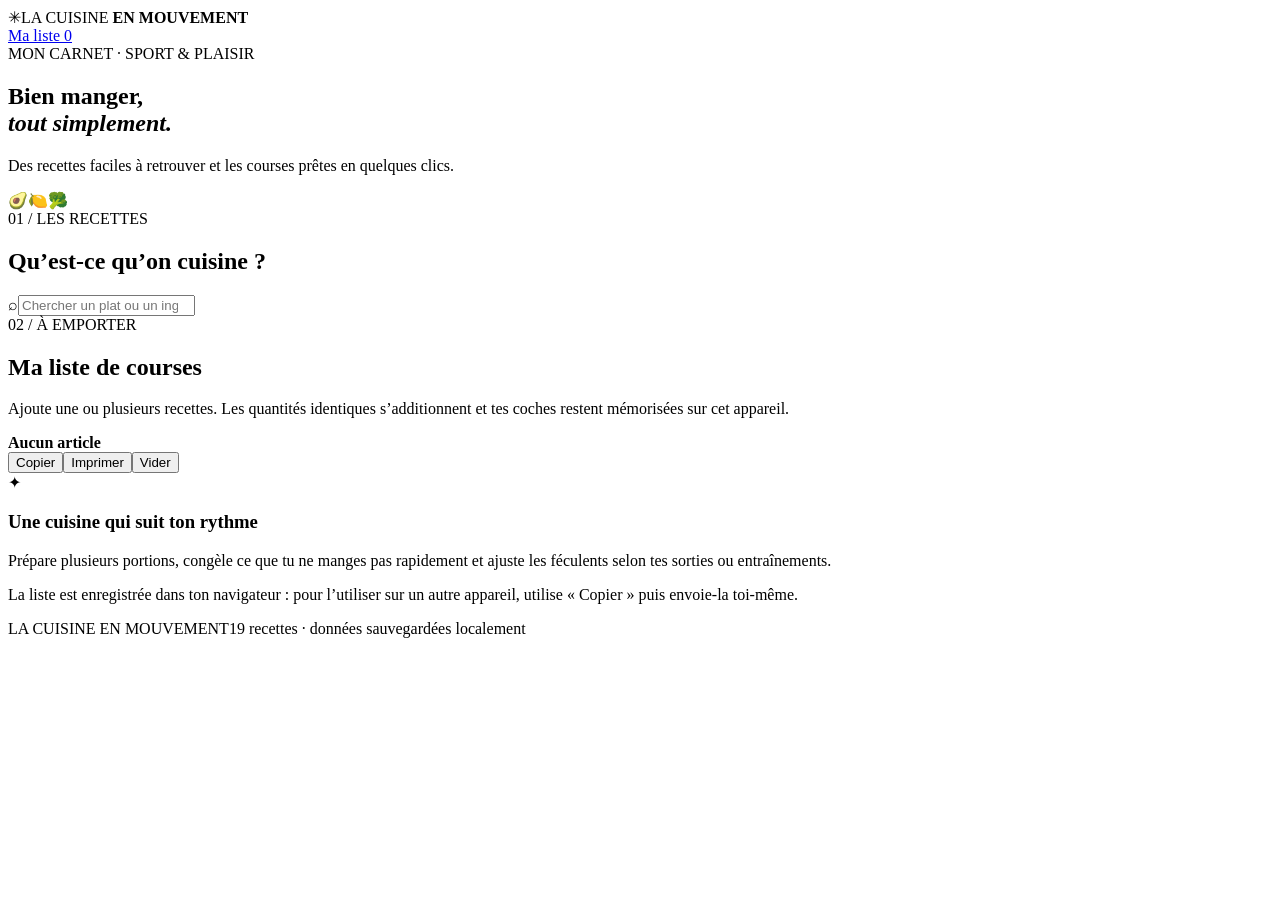
==== recettes/index.html @ ae348496 "Ajouter carnet de recettes sportives : recettes/index.html" ====
<!doctype html>
<html lang="fr">
<head>
  <meta charset="utf-8">
  <meta name="viewport" content="width=device-width, initial-scale=1">
  <meta name="theme-color" content="#f5f1e9">
  <meta name="description" content="Carnet de recettes sportives et liste de courses personnelle">
  <title>Mon carnet de recettes</title>
  <link rel="stylesheet" href="style.css">
  <script defer src="recipes.js"></script>
  <script defer src="script.js"></script>
</head>
<body>
  <header class="top"><div class="wrap top-inner"><div class="brand"><span class="brand-mark">✳</span><span>LA CUISINE <strong>EN MOUVEMENT</strong></span></div><a href="#courses" class="top-cart">Ma liste <span id="cart-count">0</span></a></div></header>
  <main class="wrap">
    <section class="hero"><div><span class="eyebrow">MON CARNET · SPORT & PLAISIR</span><h1>Bien manger,<br><em>tout simplement.</em></h1><p>Des recettes faciles à retrouver et les courses prêtes en quelques clics.</p></div><div class="hero-art" aria-hidden="true"><span>🥑</span><span>🍋</span><span>🥦</span></div></section>
    <section id="recettes" aria-label="Recettes"><div class="section-heading"><div><span class="eyebrow">01 / LES RECETTES</span><h2>Qu’est-ce qu’on cuisine ?</h2></div><span id="result-count" class="muted"></span></div><div class="controls"><label class="search"><span>⌕</span><input id="search" type="search" placeholder="Chercher un plat ou un ingrédient…" aria-label="Chercher une recette"></label><div id="filters" class="filters" role="group" aria-label="Filtrer par catégorie"></div></div><div id="cards" class="cards"></div></section>
    <section id="courses" class="shopping"><div class="section-heading"><div><span class="eyebrow">02 / À EMPORTER</span><h2>Ma liste de courses</h2></div></div><p class="muted shopping-intro">Ajoute une ou plusieurs recettes. Les quantités identiques s’additionnent et tes coches restent mémorisées sur cet appareil.</p><div class="shopping-layout"><div class="basket"><div class="basket-head"><strong id="shopping-status">Aucun article</strong><div class="basket-actions"><button id="copy" class="text-btn" type="button">Copier</button><button id="print" class="text-btn" type="button">Imprimer</button><button id="clear" class="text-btn danger" type="button">Vider</button></div></div><div id="shopping-list"></div></div><aside class="tip"><span class="tip-icon">✦</span><h3>Une cuisine qui suit ton rythme</h3><p>Prépare plusieurs portions, congèle ce que tu ne manges pas rapidement et ajuste les féculents selon tes sorties ou entraînements.</p><p>La liste est enregistrée dans ton navigateur : pour l’utiliser sur un autre appareil, utilise « Copier » puis envoie-la toi-même.</p></aside></div></section>
  </main>
  <footer class="wrap foot"><span>LA CUISINE EN MOUVEMENT</span><span>19 recettes · données sauvegardées localement</span></footer>
  <dialog id="recipe-dialog"><div class="dialog-shell"><button id="close-dialog" class="close" type="button" aria-label="Fermer">×</button><div id="recipe-content"></div></div></dialog>
  <div id="toast" class="toast" role="status" aria-live="polite"></div>
</body>
</html>
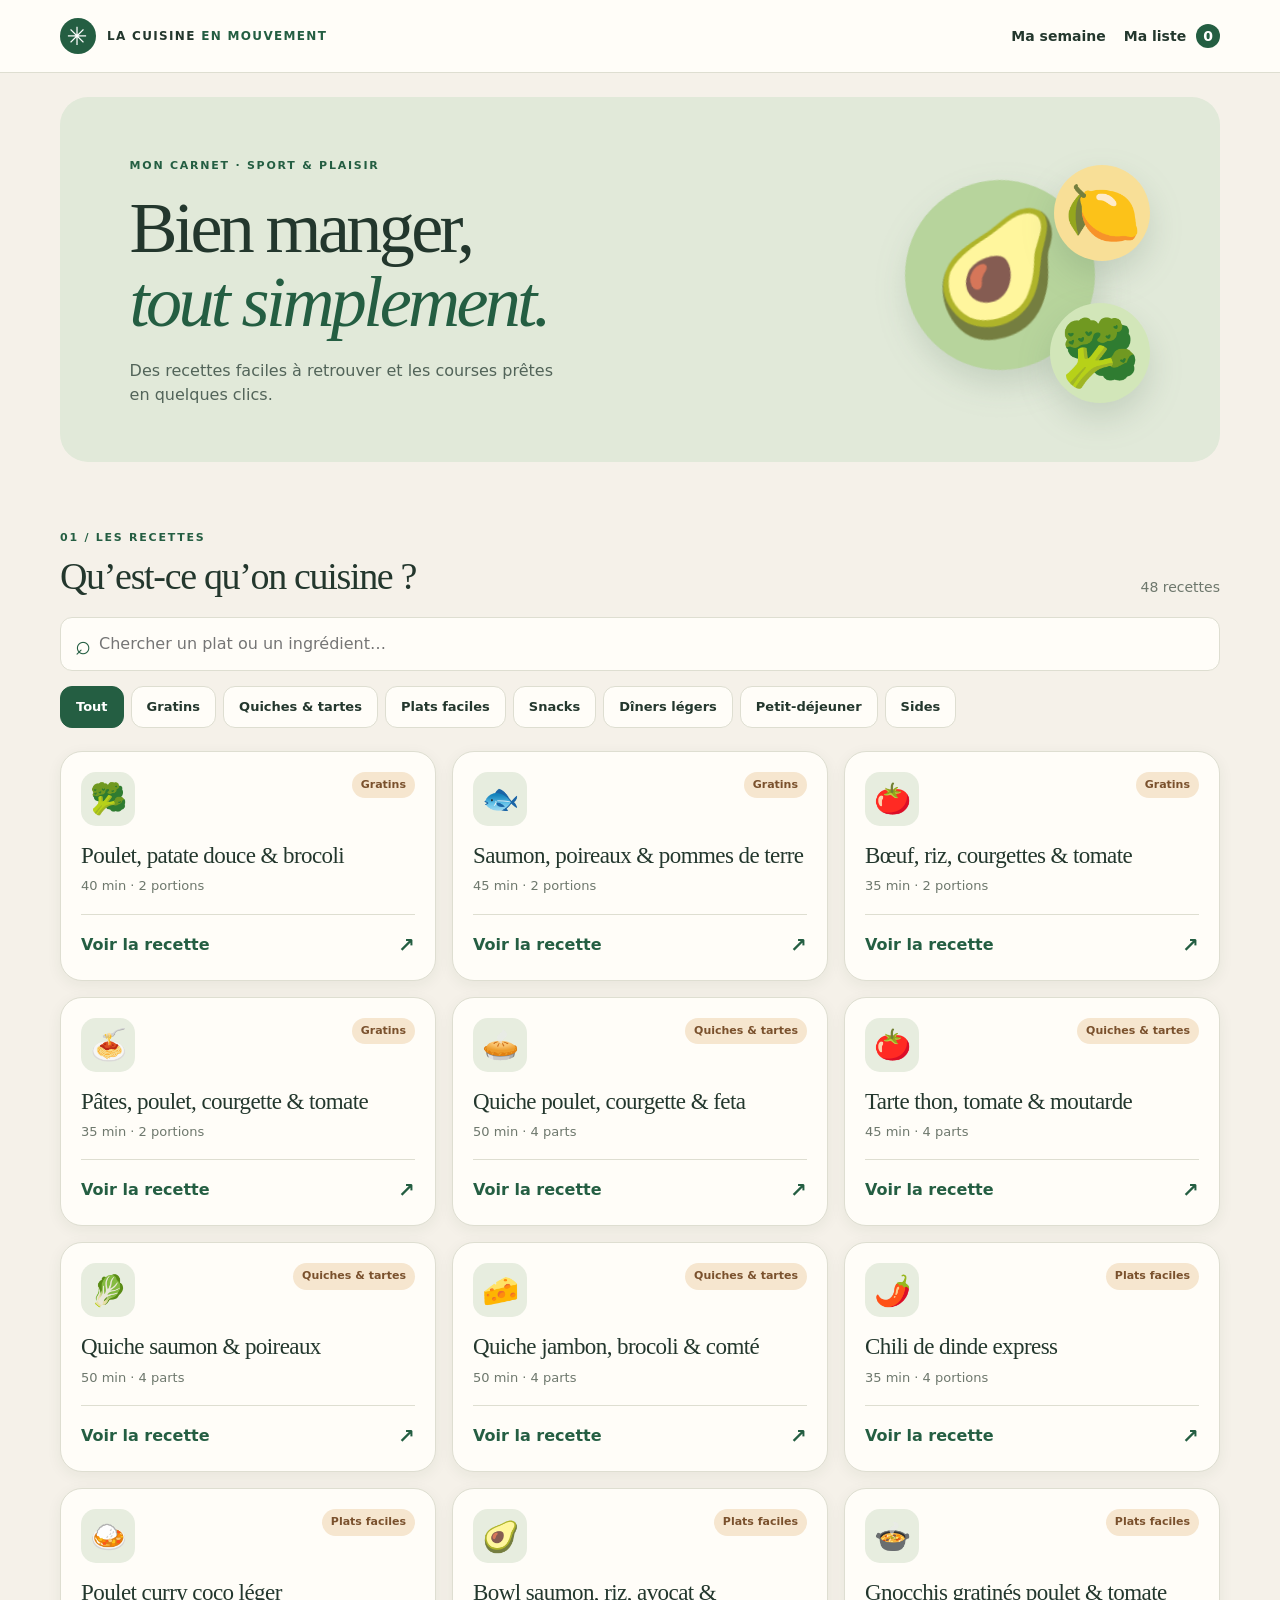
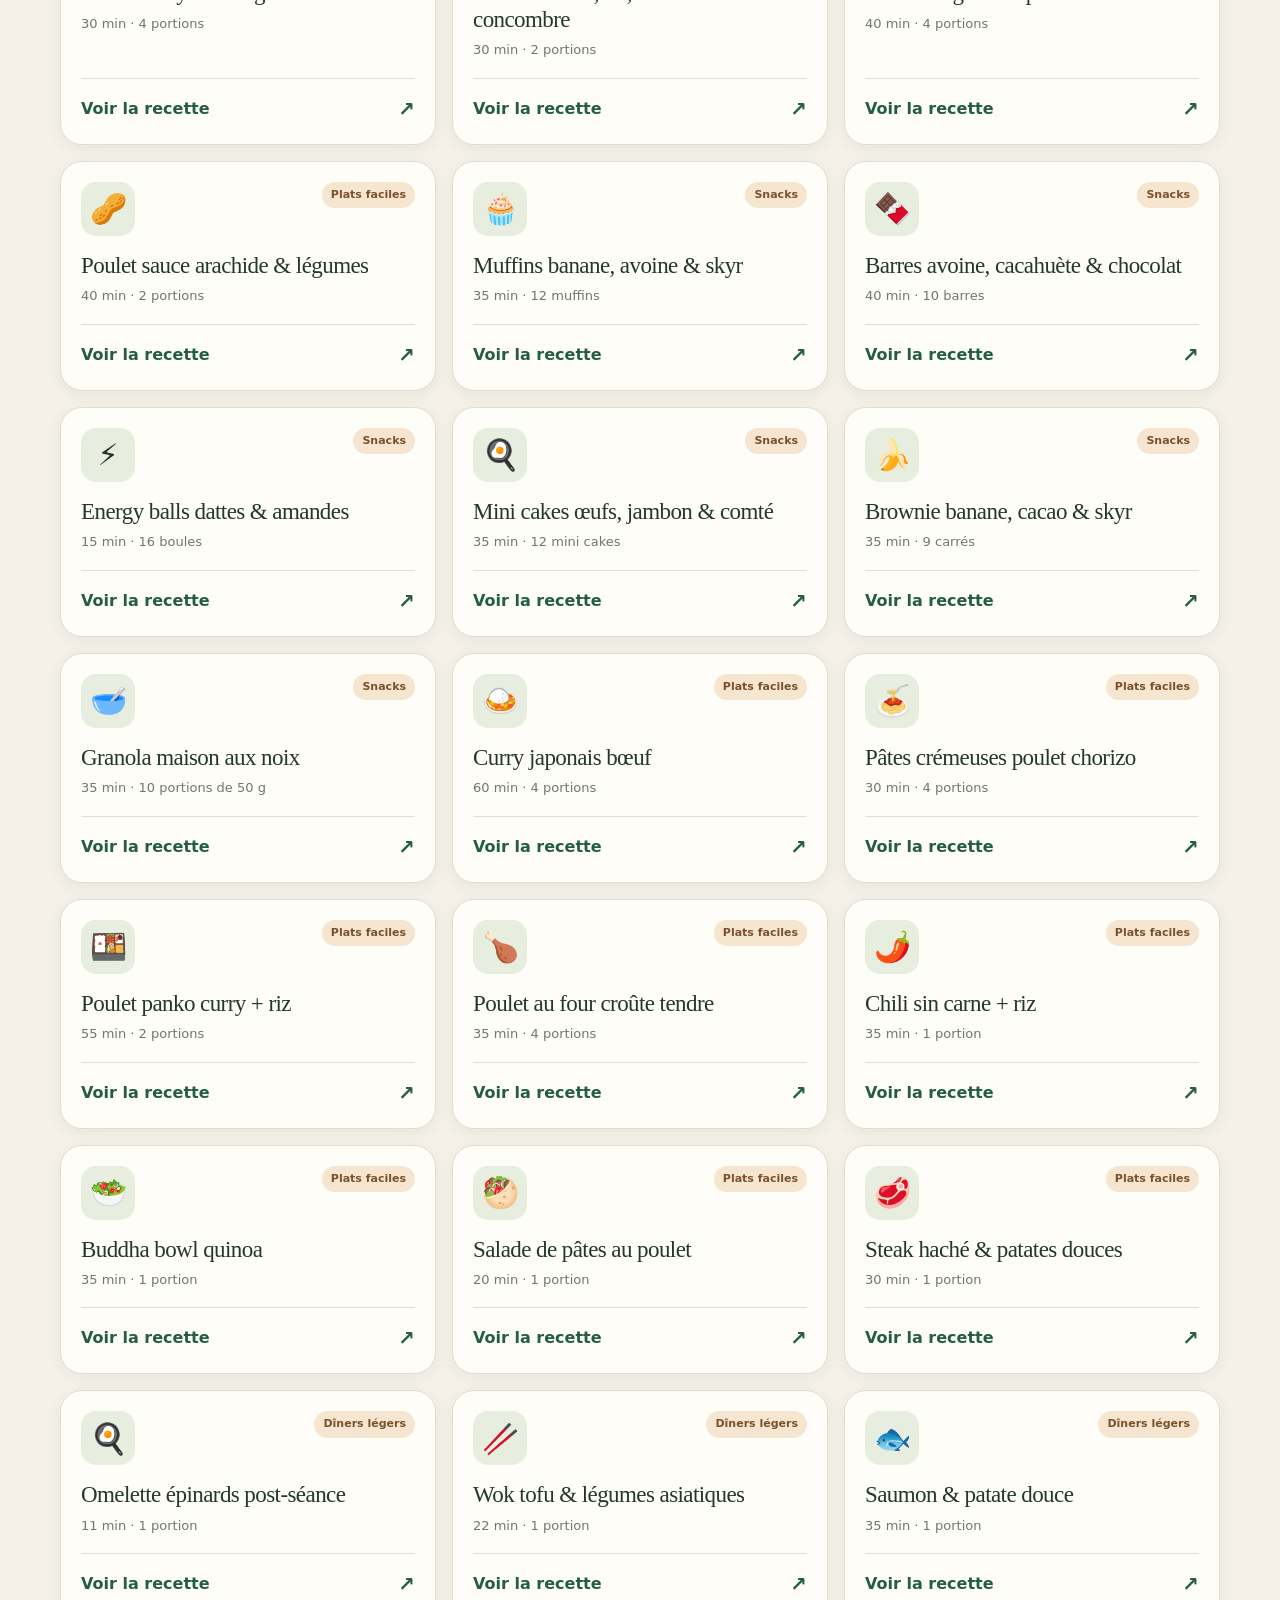
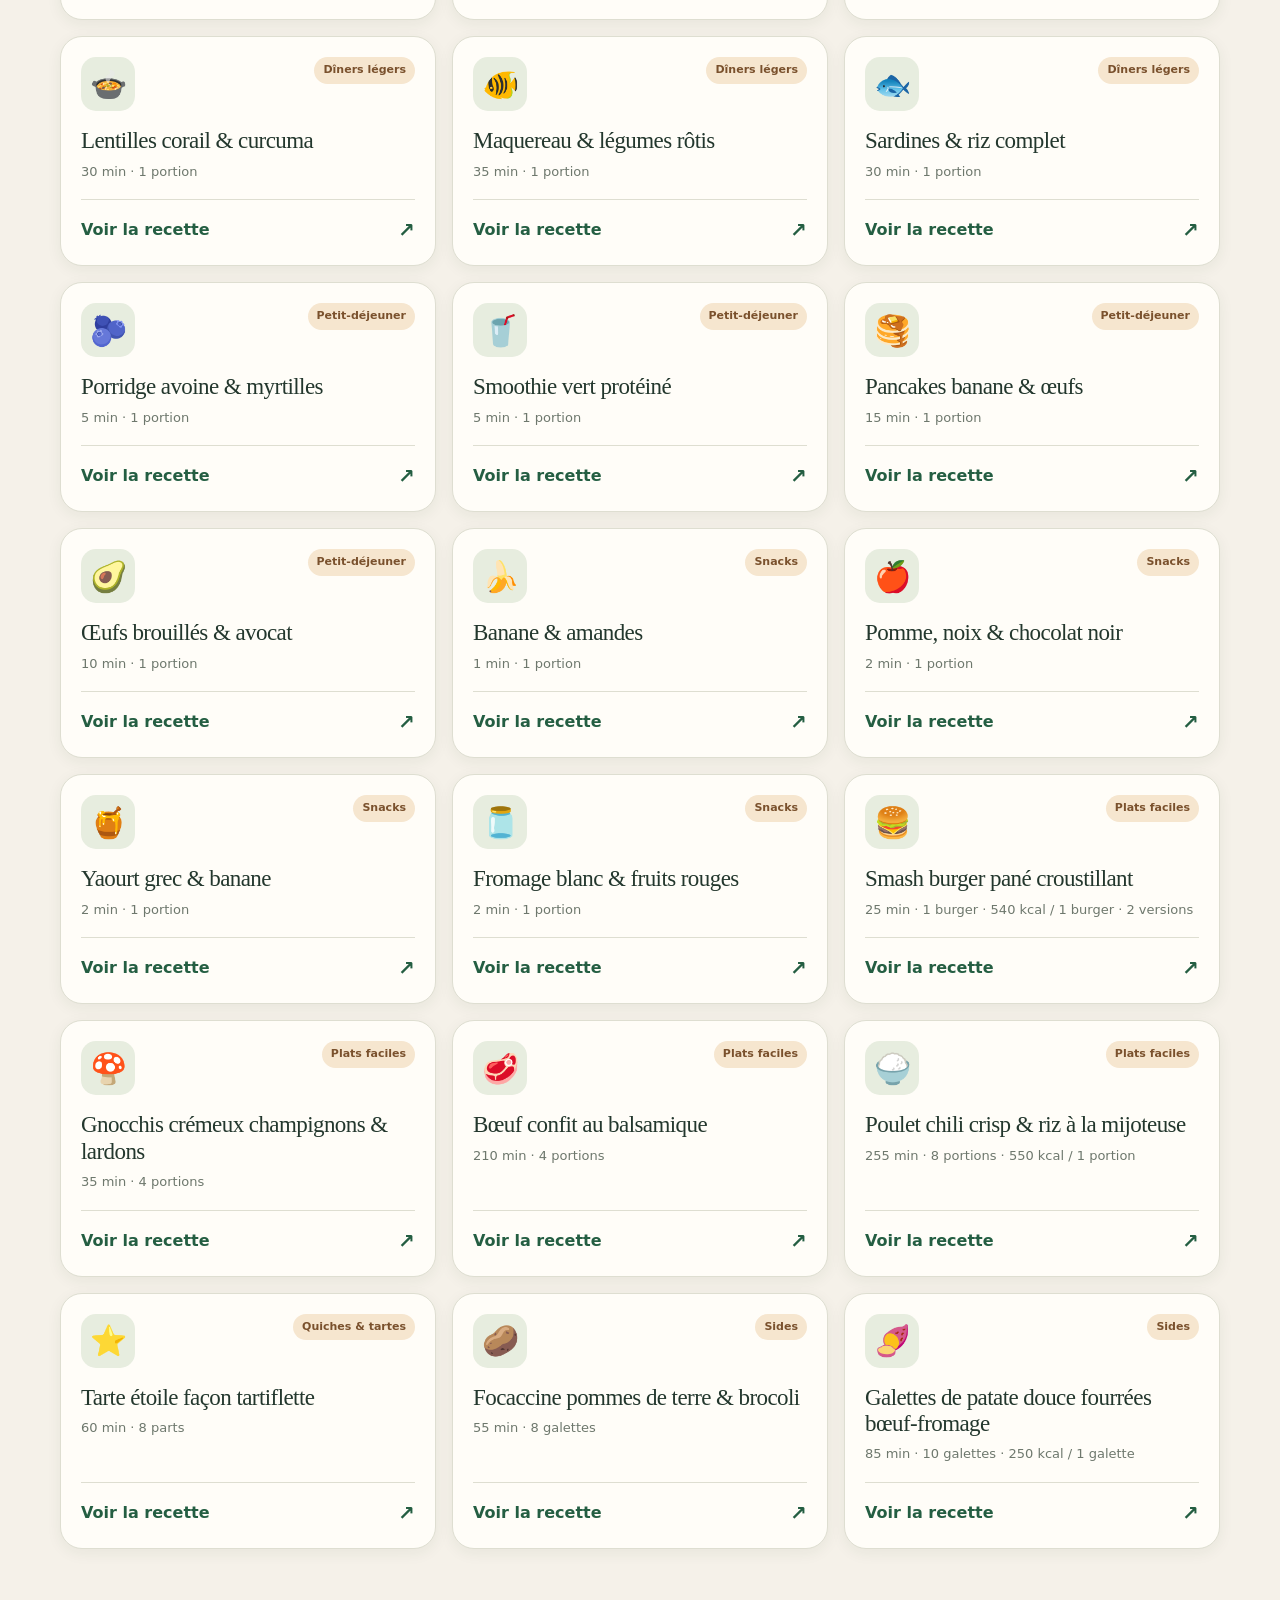
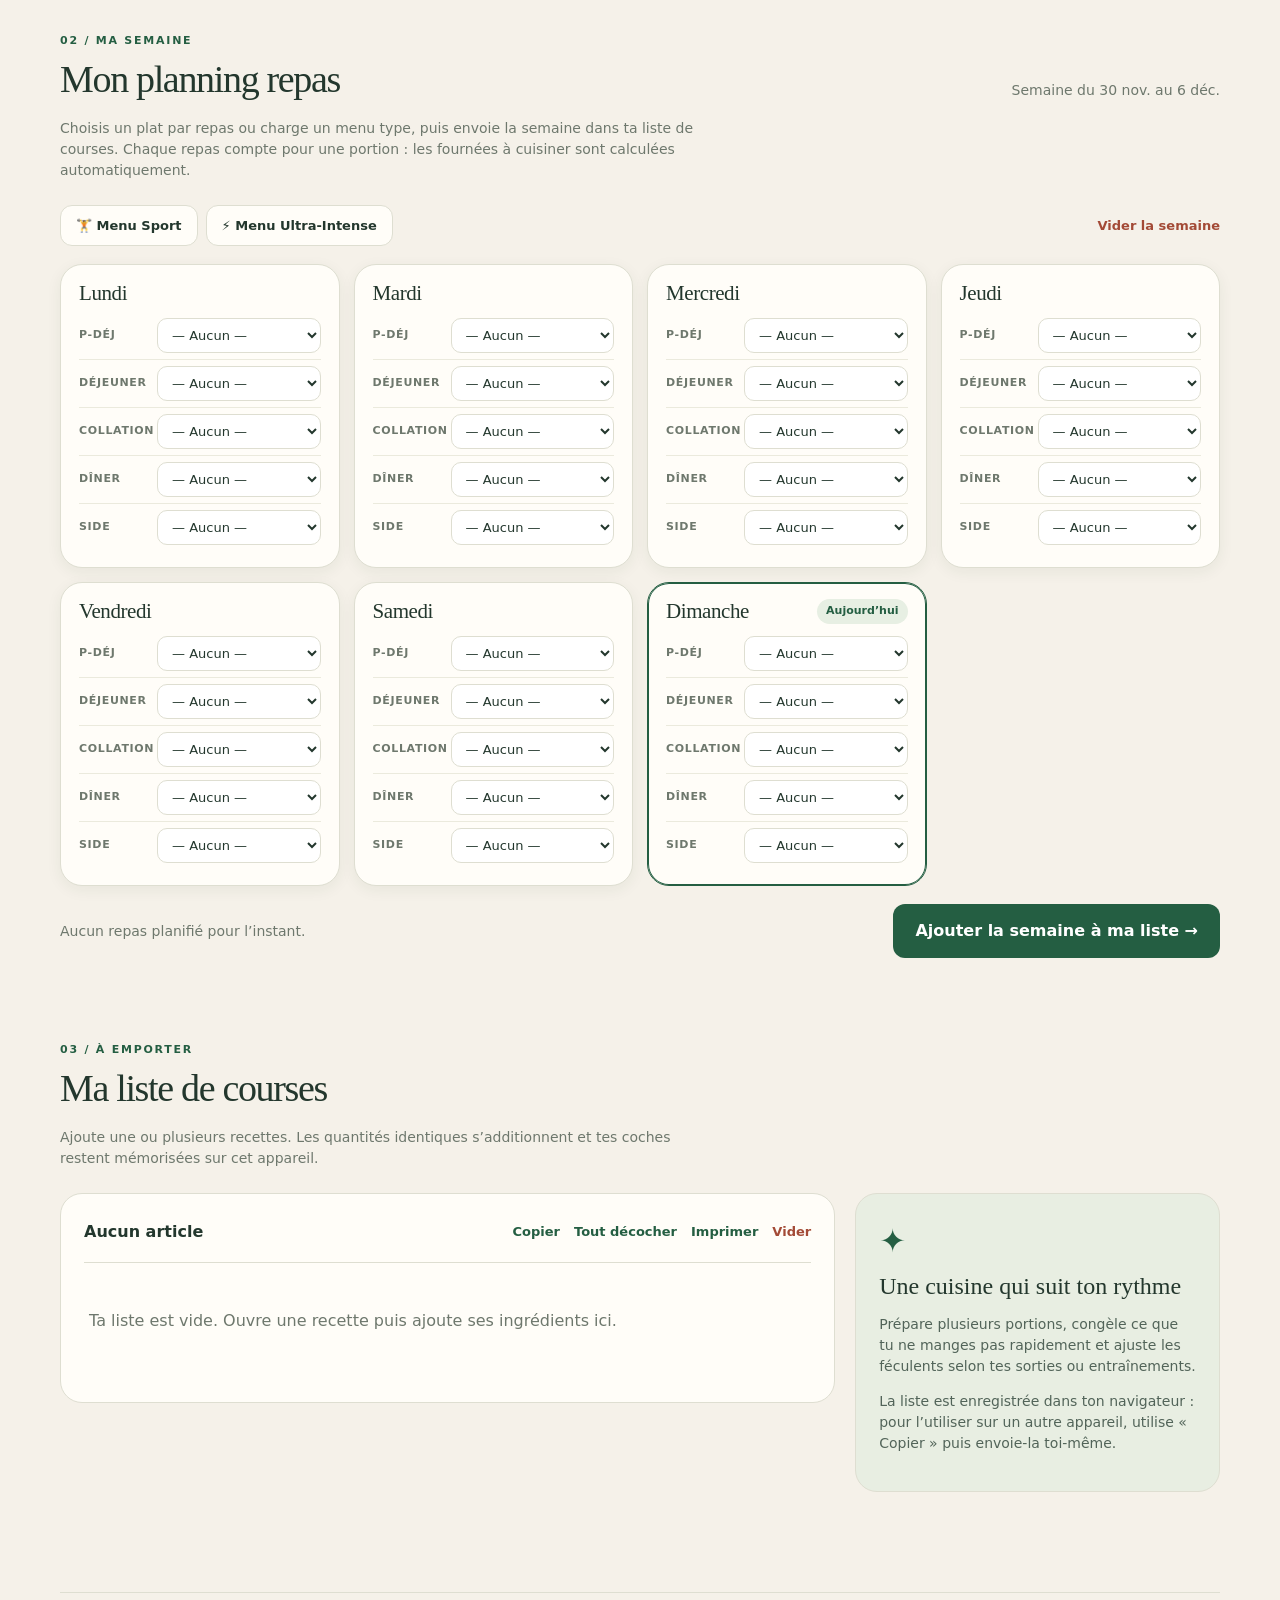
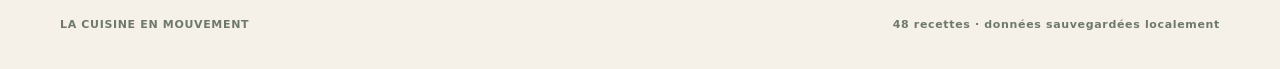
==== commit 6d608d08: "Fusionner l'ancienne version dans le carnet et ajouter 7 recettes - Reprise des 22 recettes de l'anc" ====
--- a/recettes/index.html
+++ b/recettes/index.html
@@ -11,13 +11,14 @@
   <script defer src="script.js"></script>
 </head>
 <body>
-  <header class="top"><div class="wrap top-inner"><div class="brand"><span class="brand-mark">✳</span><span>LA CUISINE <strong>EN MOUVEMENT</strong></span></div><a href="#courses" class="top-cart">Ma liste <span id="cart-count">0</span></a></div></header>
+  <header class="top"><div class="wrap top-inner"><div class="brand"><span class="brand-mark">✳</span><span>LA CUISINE <strong>EN MOUVEMENT</strong></span></div><nav class="top-links"><a href="#semaine" class="top-week">Ma semaine</a><a href="#courses" class="top-cart">Ma liste <span id="cart-count">0</span></a></nav></div></header>
   <main class="wrap">
     <section class="hero"><div><span class="eyebrow">MON CARNET · SPORT & PLAISIR</span><h1>Bien manger,<br><em>tout simplement.</em></h1><p>Des recettes faciles à retrouver et les courses prêtes en quelques clics.</p></div><div class="hero-art" aria-hidden="true"><span>🥑</span><span>🍋</span><span>🥦</span></div></section>
     <section id="recettes" aria-label="Recettes"><div class="section-heading"><div><span class="eyebrow">01 / LES RECETTES</span><h2>Qu’est-ce qu’on cuisine ?</h2></div><span id="result-count" class="muted"></span></div><div class="controls"><label class="search"><span>⌕</span><input id="search" type="search" placeholder="Chercher un plat ou un ingrédient…" aria-label="Chercher une recette"></label><div id="filters" class="filters" role="group" aria-label="Filtrer par catégorie"></div></div><div id="cards" class="cards"></div></section>
-    <section id="courses" class="shopping"><div class="section-heading"><div><span class="eyebrow">02 / À EMPORTER</span><h2>Ma liste de courses</h2></div></div><p class="muted shopping-intro">Ajoute une ou plusieurs recettes. Les quantités identiques s’additionnent et tes coches restent mémorisées sur cet appareil.</p><div class="shopping-layout"><div class="basket"><div class="basket-head"><strong id="shopping-status">Aucun article</strong><div class="basket-actions"><button id="copy" class="text-btn" type="button">Copier</button><button id="print" class="text-btn" type="button">Imprimer</button><button id="clear" class="text-btn danger" type="button">Vider</button></div></div><div id="shopping-list"></div></div><aside class="tip"><span class="tip-icon">✦</span><h3>Une cuisine qui suit ton rythme</h3><p>Prépare plusieurs portions, congèle ce que tu ne manges pas rapidement et ajuste les féculents selon tes sorties ou entraînements.</p><p>La liste est enregistrée dans ton navigateur : pour l’utiliser sur un autre appareil, utilise « Copier » puis envoie-la toi-même.</p></aside></div></section>
+    <section id="semaine" class="week-section" aria-label="Planning de la semaine"><div class="section-heading"><div><span class="eyebrow">02 / MA SEMAINE</span><h2>Mon planning repas</h2></div><span id="week-label" class="muted"></span></div><p class="muted shopping-intro">Choisis un plat par repas ou charge un menu type, puis envoie la semaine dans ta liste de courses. Chaque repas compte pour une portion : les fournées à cuisiner sont calculées automatiquement.</p><div class="week-tools"><button type="button" class="filter" data-tpl="sport">🏋️ Menu Sport</button><button type="button" class="filter" data-tpl="ultra">⚡ Menu Ultra-Intense</button><button id="clear-week" class="text-btn danger" type="button">Vider la semaine</button></div><div id="week" class="week"></div><div class="week-foot"><div id="week-summary" class="muted"></div><button id="week-to-list" class="add" type="button">Ajouter la semaine à ma liste →</button></div></section>
+    <section id="courses" class="shopping"><div class="section-heading"><div><span class="eyebrow">03 / À EMPORTER</span><h2>Ma liste de courses</h2></div></div><p class="muted shopping-intro">Ajoute une ou plusieurs recettes. Les quantités identiques s’additionnent et tes coches restent mémorisées sur cet appareil.</p><div class="shopping-layout"><div class="basket"><div class="basket-head"><strong id="shopping-status">Aucun article</strong><div class="basket-actions"><button id="copy" class="text-btn" type="button">Copier</button><button id="uncheck" class="text-btn" type="button">Tout décocher</button><button id="print" class="text-btn" type="button">Imprimer</button><button id="clear" class="text-btn danger" type="button">Vider</button></div></div><div id="shopping-list"></div></div><aside class="tip"><span class="tip-icon">✦</span><h3>Une cuisine qui suit ton rythme</h3><p>Prépare plusieurs portions, congèle ce que tu ne manges pas rapidement et ajuste les féculents selon tes sorties ou entraînements.</p><p>La liste est enregistrée dans ton navigateur : pour l’utiliser sur un autre appareil, utilise « Copier » puis envoie-la toi-même.</p></aside></div></section>
   </main>
-  <footer class="wrap foot"><span>LA CUISINE EN MOUVEMENT</span><span>19 recettes · données sauvegardées localement</span></footer>
+  <footer class="wrap foot"><span>LA CUISINE EN MOUVEMENT</span><span id="foot-count">19 recettes · données sauvegardées localement</span></footer>
   <dialog id="recipe-dialog"><div class="dialog-shell"><button id="close-dialog" class="close" type="button" aria-label="Fermer">×</button><div id="recipe-content"></div></div></dialog>
   <div id="toast" class="toast" role="status" aria-live="polite"></div>
 </body>
--- a/recettes/style.css
+++ b/recettes/style.css
@@ -0,0 +1,6 @@
+:root{--bg:#f5f1e9;--paper:#fffdf8;--ink:#23372d;--muted:#6e786d;--green:#245e42;--light:#e7efe3;--line:#deded1;--orange:#eead6b;--radius:22px}*{box-sizing:border-box}html{scroll-behavior:smooth}body{margin:0;background:var(--bg);color:var(--ink);font:16px/1.5 system-ui,-apple-system,'Segoe UI',sans-serif}button,input,select{font:inherit}button{cursor:pointer}button:focus-visible,input:focus-visible,select:focus-visible,a:focus-visible{outline:3px solid #d17d2e;outline-offset:3px}.wrap{width:min(1160px,calc(100% - 40px));margin:auto}.top{background:var(--paper);border-bottom:1px solid var(--line)}.top-inner{display:flex;align-items:center;justify-content:space-between;min-height:72px}.brand{display:flex;align-items:center;gap:11px;font-size:12px;letter-spacing:.11em;font-weight:750}.brand strong{color:var(--green)}.brand-mark{display:grid;place-items:center;width:36px;height:36px;border-radius:50%;background:var(--green);color:#fff;font-size:25px}.top-cart{color:var(--ink);text-decoration:none;font-weight:700;font-size:14px}.top-cart span{display:inline-grid;place-items:center;background:var(--green);color:white;border-radius:50%;height:24px;min-width:24px;margin-left:5px}.hero{margin:24px 0 62px;background:#e1e9d9;min-height:330px;border-radius:28px;padding:55px 6%;display:flex;justify-content:space-between;align-items:center;overflow:hidden;position:relative}.eyebrow{color:var(--green);font-size:11px;font-weight:800;letter-spacing:.16em}.hero h1{font:clamp(40px,6vw,72px)/1.03 Georgia,serif;letter-spacing:-.05em;margin:15px 0 20px}.hero h1 em{font-weight:400;color:var(--green)}.hero p{max-width:440px;margin:0;color:#526459}.hero-art{position:relative;min-width:270px;height:230px}.hero-art span{position:absolute;display:grid;place-items:center;border-radius:50%;filter:drop-shadow(0 15px 16px #56755c33)}.hero-art span:first-child{background:#b7d49c;width:190px;height:190px;font-size:112px;right:55px;top:15px;transform:rotate(-12deg)}.hero-art span:nth-child(2){background:#f8df97;width:96px;height:96px;font-size:62px;right:0;top:0}.hero-art span:nth-child(3){background:#d2e6b9;width:100px;height:100px;font-size:64px;right:0;bottom:-8px}.section-heading{display:flex;align-items:end;justify-content:space-between;gap:15px;margin-bottom:19px}.section-heading h2{font:clamp(27px,3vw,38px)/1.1 Georgia,serif;margin:8px 0 0;letter-spacing:-.035em}.muted{color:var(--muted);font-size:14px}.controls{display:flex;justify-content:space-between;gap:15px;flex-wrap:wrap;margin-bottom:23px}.search{flex:1;min-width:250px;display:flex;align-items:center;gap:8px;background:var(--paper);border:1px solid var(--line);border-radius:12px;padding:0 14px}.search span{font-size:27px;color:var(--green);line-height:1}.search input{border:0;background:transparent;width:100%;padding:14px 0;outline:none;color:var(--ink)}.filters{display:flex;gap:7px;flex-wrap:wrap}.filter{border:1px solid var(--line);background:var(--paper);border-radius:12px;padding:10px 15px;color:var(--ink);font-size:13px;font-weight:700}.filter.active{background:var(--green);color:white;border-color:var(--green)}.cards{display:grid;grid-template-columns:repeat(3,minmax(0,1fr));gap:16px}.card{background:var(--paper);border:1px solid var(--line);border-radius:var(--radius);padding:20px;display:flex;flex-direction:column;min-height:216px;box-shadow:0 4px 15px #1d3c2510}.card-top{display:flex;justify-content:space-between;align-items:start}.card-icon{width:54px;height:54px;display:grid;place-items:center;background:#e7eddf;border-radius:15px;font-size:30px}.tag{font-size:11px;font-weight:800;background:#f6e6cf;color:#7a512d;padding:5px 9px;border-radius:99px}.card h3{font:23px/1.15 Georgia,serif;letter-spacing:-.025em;margin:17px 0 7px}.meta{font-size:13px;color:var(--muted);margin:0 0 18px}.card-open{margin-top:auto;display:flex;justify-content:space-between;align-items:center;width:100%;border:0;background:none;border-top:1px solid var(--line);padding:15px 0 0;color:var(--green);font-weight:800;text-align:left}.card-open span:last-child{font-size:20px}.shopping{padding:78px 0 100px}.shopping-intro{margin:-2px 0 24px;max-width:650px}.shopping-layout{display:grid;grid-template-columns:minmax(0,1.7fr) minmax(220px,.8fr);gap:20px;align-items:start}.basket,.tip{background:var(--paper);border:1px solid var(--line);border-radius:var(--radius);padding:23px}.basket-head{display:flex;justify-content:space-between;align-items:center;gap:12px;flex-wrap:wrap;border-bottom:1px solid var(--line);padding-bottom:15px}.basket-actions{display:flex;gap:14px}.text-btn{background:none;border:0;padding:5px 0;color:var(--green);font-size:13px;font-weight:800}.danger{color:#a34a36}.item{display:flex;align-items:center;gap:12px;border-bottom:1px solid #ebeadd;padding:12px 0}.item:last-child{border:0}.item input{accent-color:var(--green);width:19px;height:19px;margin:0}.item label{flex:1;cursor:pointer}.item.done label{text-decoration:line-through;color:var(--muted)}.item-qty{color:var(--green);font-weight:800;white-space:nowrap;font-size:13px}.empty{padding:30px 5px;color:var(--muted)}.selected{border-top:1px solid var(--line);padding-top:15px;margin-top:8px}.selected h3{font-size:13px;margin:0 0 9px}.selected-row{display:flex;justify-content:space-between;gap:8px;padding:5px 0;font-size:13px}.selected-row button{border:0;background:none;color:#a34a36;text-decoration:underline}.tip{background:#e8eee2}.tip-icon{font-size:32px;color:var(--green)}.tip h3{font:24px Georgia,serif;margin:8px 0}.tip p{font-size:14px;color:#526459}.foot{display:flex;justify-content:space-between;gap:15px;border-top:1px solid var(--line);padding:24px 0 35px;color:var(--muted);font-size:11px;font-weight:750;letter-spacing:.06em}dialog{border:0;border-radius:24px;width:min(660px,calc(100% - 22px));max-height:min(92vh,950px);padding:0;background:var(--paper);color:var(--ink);box-shadow:0 25px 90px #102d1b55}dialog::backdrop{background:#102d1b99}.dialog-shell{padding:30px;position:relative}.close{position:absolute;right:16px;top:12px;border:0;background:#eef0e8;border-radius:50%;width:36px;height:36px;font-size:24px}.dialog-icon{font-size:40px}.dialog-shell h2{font:37px/1.07 Georgia,serif;margin:10px 30px 10px 0;letter-spacing:-.04em}.dialog-meta{color:var(--muted);font-size:13px}.dialog-shell h3{font:22px Georgia,serif;margin:27px 0 12px}.scale{display:flex;align-items:center;gap:12px;margin-top:20px;background:var(--light);padding:11px 14px;border-radius:12px;font-size:14px}.scale button{border:1px solid #c7d5c5;border-radius:8px;background:white;width:32px;height:32px;font-weight:800}.scale strong{min-width:25px;text-align:center}.ingredients{display:grid;grid-template-columns:1fr 1fr;gap:0 20px;list-style:none;padding:0;margin:0}.ingredients li{display:flex;justify-content:space-between;gap:10px;border-bottom:1px solid var(--line);padding:9px 0;font-size:14px}.ingredients strong{white-space:nowrap;color:var(--green)}.steps{padding-left:23px}.steps li{padding:0 0 12px 5px}.note{background:#faf0dc;padding:13px 15px;border-radius:10px;font-size:13px;margin-top:16px}.add{background:var(--green);color:#fff;border:0;border-radius:12px;width:100%;padding:15px;font-weight:800;margin-top:22px}.toast{position:fixed;bottom:25px;left:50%;transform:translate(-50%,15px);background:var(--ink);color:white;padding:10px 17px;border-radius:10px;opacity:0;pointer-events:none;transition:.2s;z-index:10}.toast.visible{opacity:1;transform:translate(-50%,0)}@media(max-width:860px){.cards{grid-template-columns:repeat(2,minmax(0,1fr))}.hero-art{min-width:180px}.shopping-layout{grid-template-columns:1fr}}@media(max-width:590px){.wrap{width:calc(100% - 28px)}.hero{min-height:auto;margin:14px 0 45px;padding:35px 24px 80px}.hero p{max-width:265px}.hero-art{position:absolute;right:-55px;bottom:-85px;transform:scale(.6);pointer-events:none}.cards{grid-template-columns:1fr;gap:10px}.card{min-height:175px}.controls{gap:12px}.filters{overflow:auto;flex-wrap:nowrap;width:100%;padding-bottom:4px}.filter{white-space:nowrap}.ingredients{grid-template-columns:1fr}.dialog-shell{padding:22px}.dialog-shell h2{font-size:31px}.foot{flex-direction:column}.shopping{padding:55px 0}}@media print{body{background:white}.top,.hero,#recettes,#semaine,.tip,.basket-actions,.foot,dialog,.selected,.shopping-intro{display:none!important}.shopping{padding:0}.shopping-layout{display:block}.basket{border:0;padding:0}.item{break-inside:avoid}}
+/* Planning de la semaine (repris de l'ancienne version) */
+.top-links{display:flex;align-items:center;gap:18px}.top-week{color:var(--ink);text-decoration:none;font-weight:700;font-size:14px}.week-section{padding:78px 0 0}.week-tools{display:flex;gap:8px;flex-wrap:wrap;align-items:center;margin-bottom:18px}.week-tools .text-btn{margin-left:auto}.week{display:grid;grid-template-columns:repeat(auto-fill,minmax(250px,1fr));gap:14px}.day{background:var(--paper);border:1px solid var(--line);border-radius:var(--radius);padding:16px 18px;box-shadow:0 4px 15px #1d3c2510}.day.today{border-color:var(--green);box-shadow:inset 0 0 0 1px var(--green)}.day-head{display:flex;justify-content:space-between;align-items:center;margin-bottom:6px}.day h3{font:21px Georgia,serif;letter-spacing:-.02em;margin:0}.today-badge{font-size:11px;font-weight:800;background:var(--light);color:var(--green);padding:4px 9px;border-radius:99px}.meal{display:grid;grid-template-columns:70px minmax(0,1fr);align-items:center;gap:8px;padding:6px 0;border-bottom:1px solid #ebeadd}.meal:last-child{border:0}.meal label{font-size:11px;font-weight:800;letter-spacing:.06em;text-transform:uppercase;color:var(--muted)}.meal select{width:100%;min-width:0;border:1px solid var(--line);background:#fff;border-radius:10px;padding:8px 10px;font-size:13px;color:var(--ink)}.week-foot{display:grid;grid-template-columns:minmax(0,1fr) auto;gap:16px;align-items:center;margin-top:18px}.week-foot .add{width:auto;margin:0;padding:15px 22px}.needs{display:flex;flex-wrap:wrap;gap:6px;margin-top:8px}.need{background:var(--paper);border:1px solid var(--line);border-radius:99px;padding:4px 11px;font-size:12px;color:var(--ink)}.need em{color:var(--muted);font-style:normal}.dialog-desc{color:#526459;font-style:italic;margin:0 0 6px}
+@media(max-width:590px){.week-section{padding:55px 0 0}.week-foot{grid-template-columns:1fr}.week-foot .add{width:100%}.top-links{gap:12px}}@media(max-width:420px){.brand>span:last-child{display:none}}
+/* Variantes, macros et sous-titres d'ingrédients */
+.variants{display:flex;gap:7px;flex-wrap:wrap;margin-top:18px}.macros{display:flex;flex-wrap:wrap;align-items:baseline;gap:6px 14px;margin-top:14px;padding:11px 14px;border:1px solid var(--line);border-radius:12px;font-size:13px;color:var(--muted)}.macros strong{color:var(--green);font-size:16px}.macros small{flex-basis:100%;font-size:12px}.ingredients .ing-head{grid-column:1/-1;display:block;border:0;padding:16px 0 2px;font-size:11px;font-weight:800;letter-spacing:.12em;text-transform:uppercase;color:var(--green)}
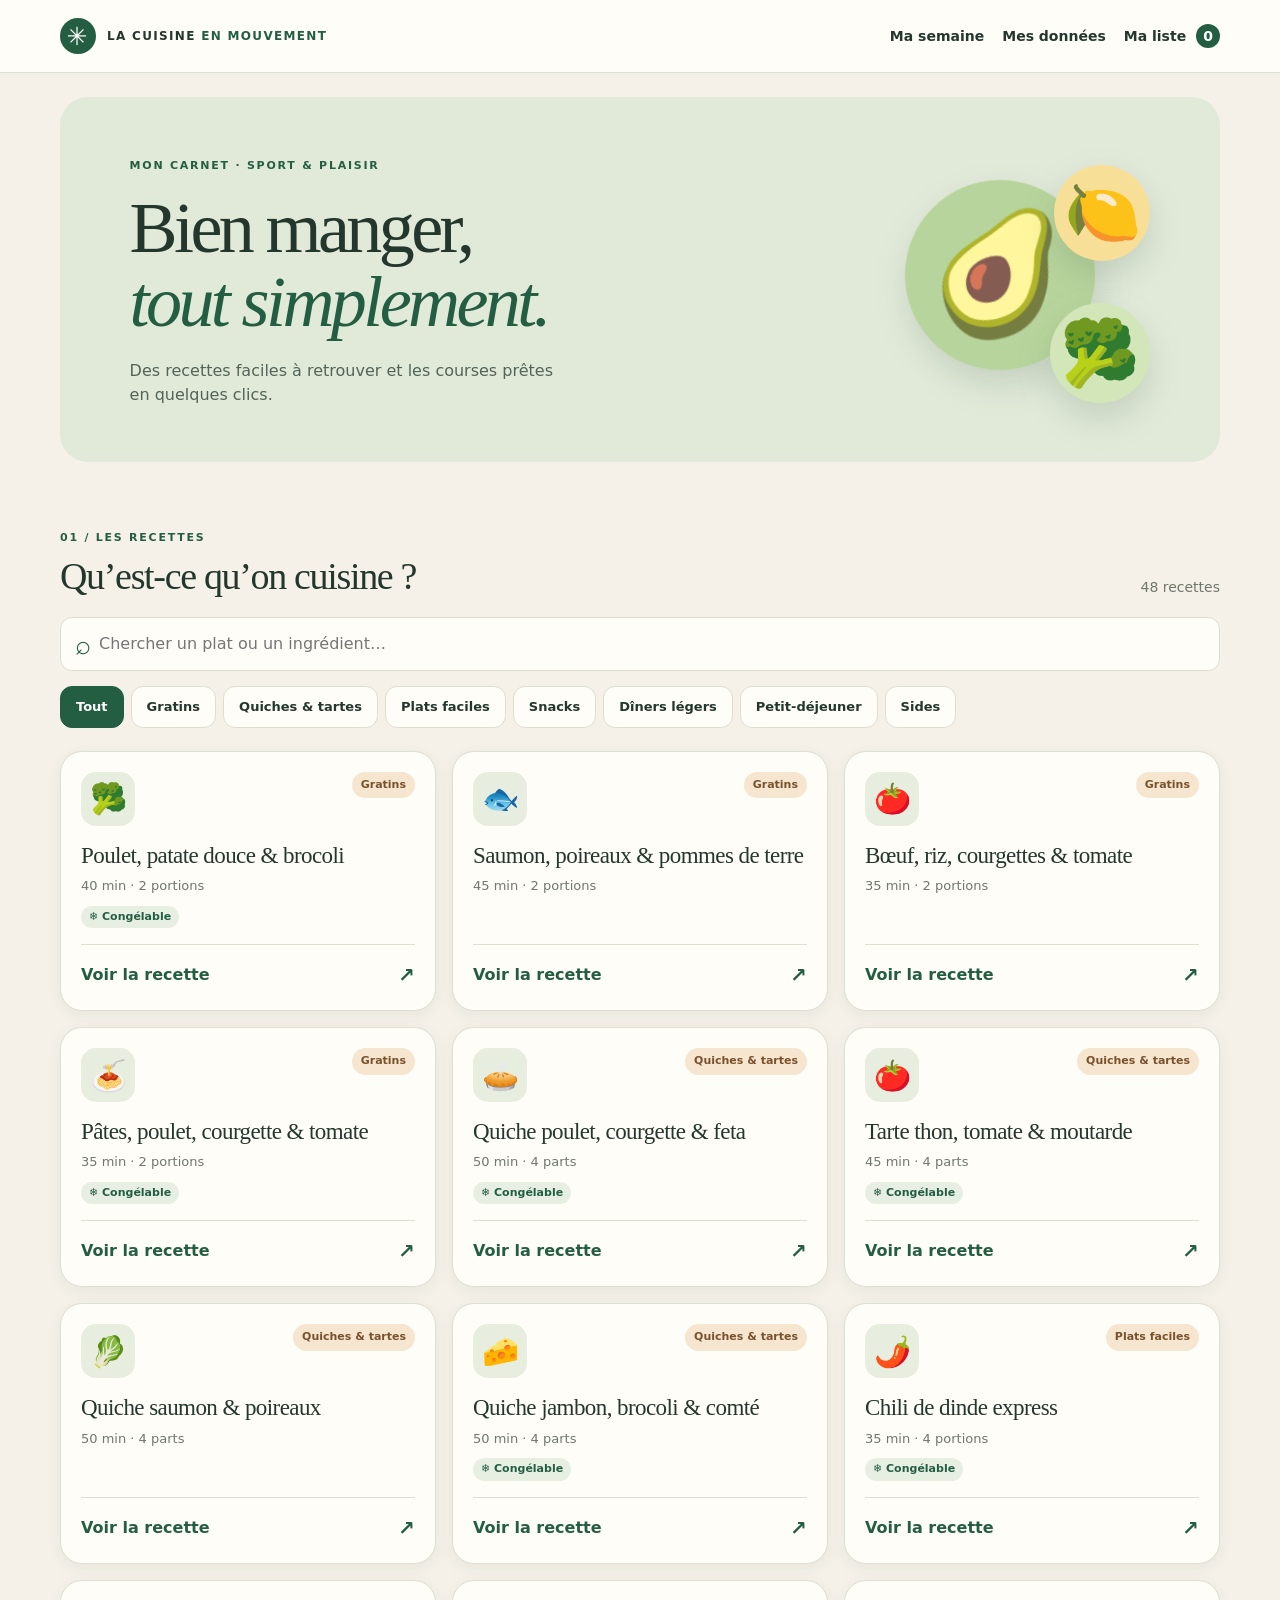
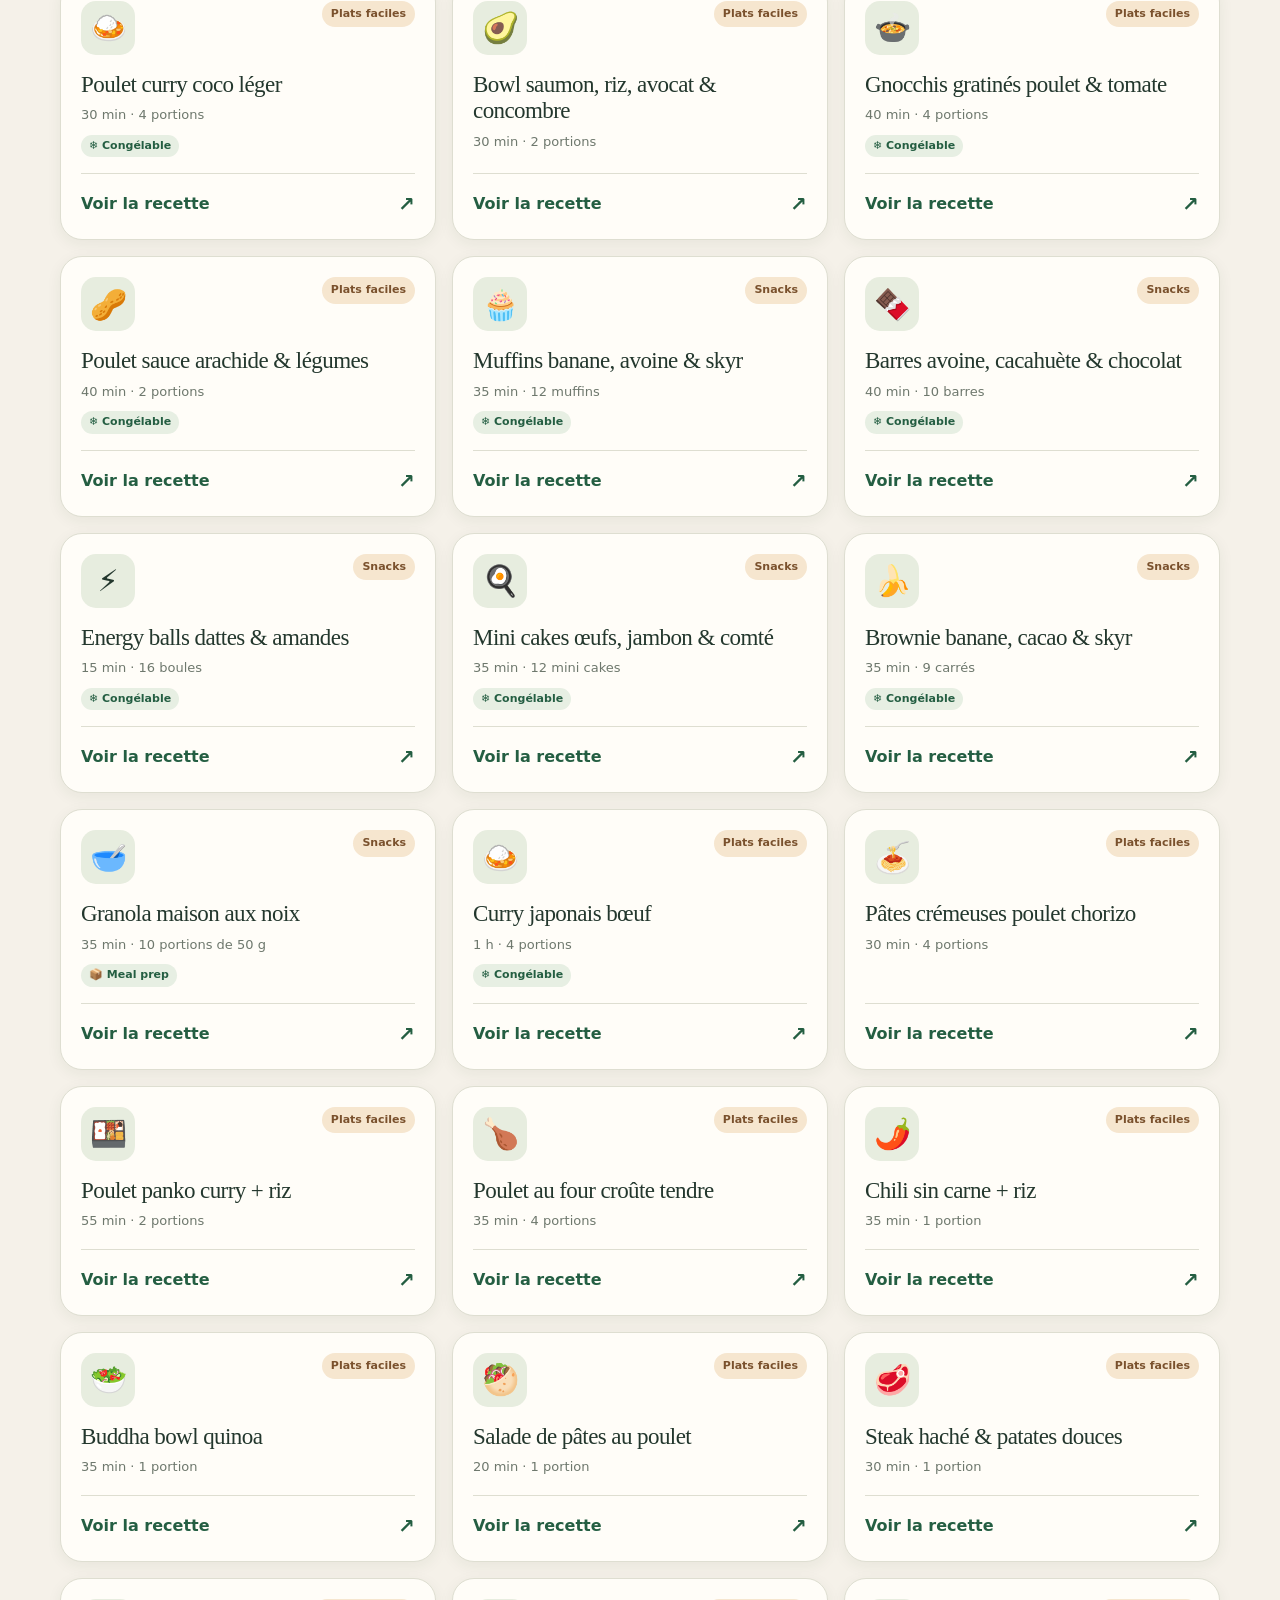
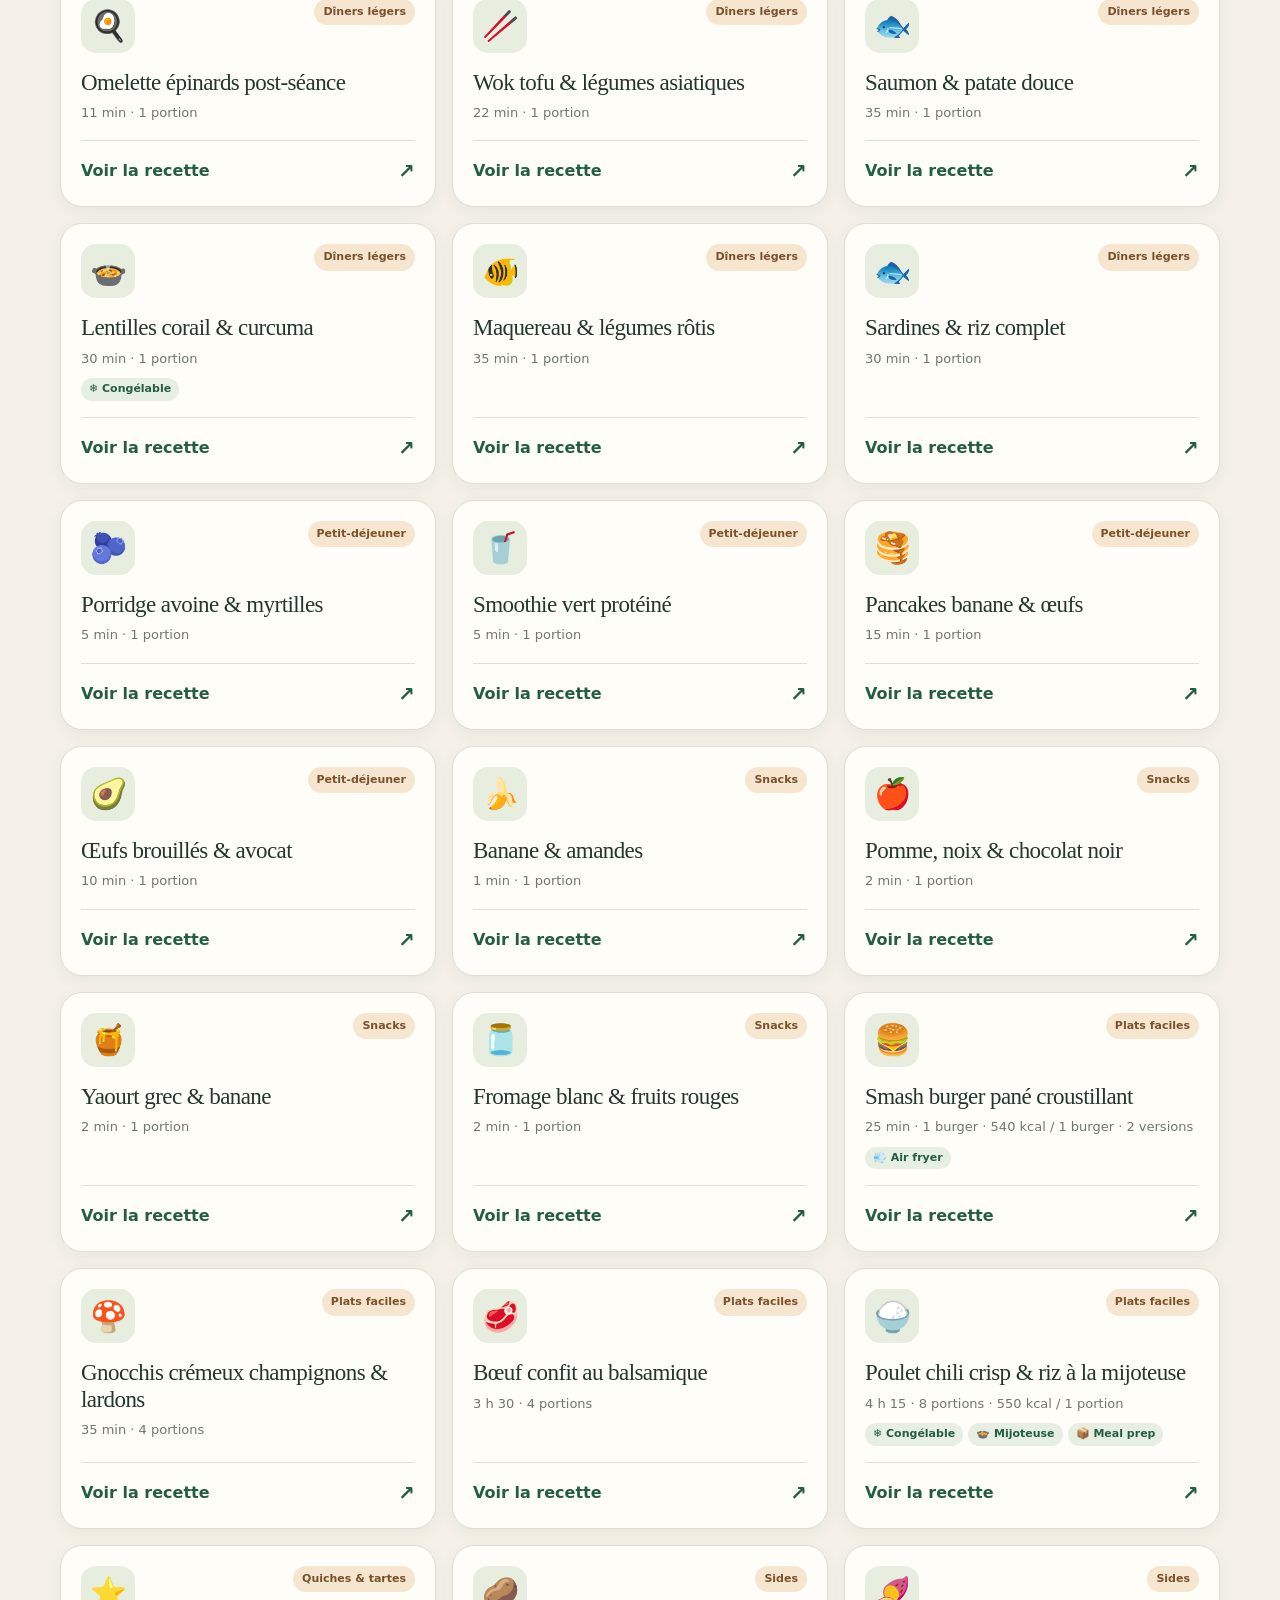
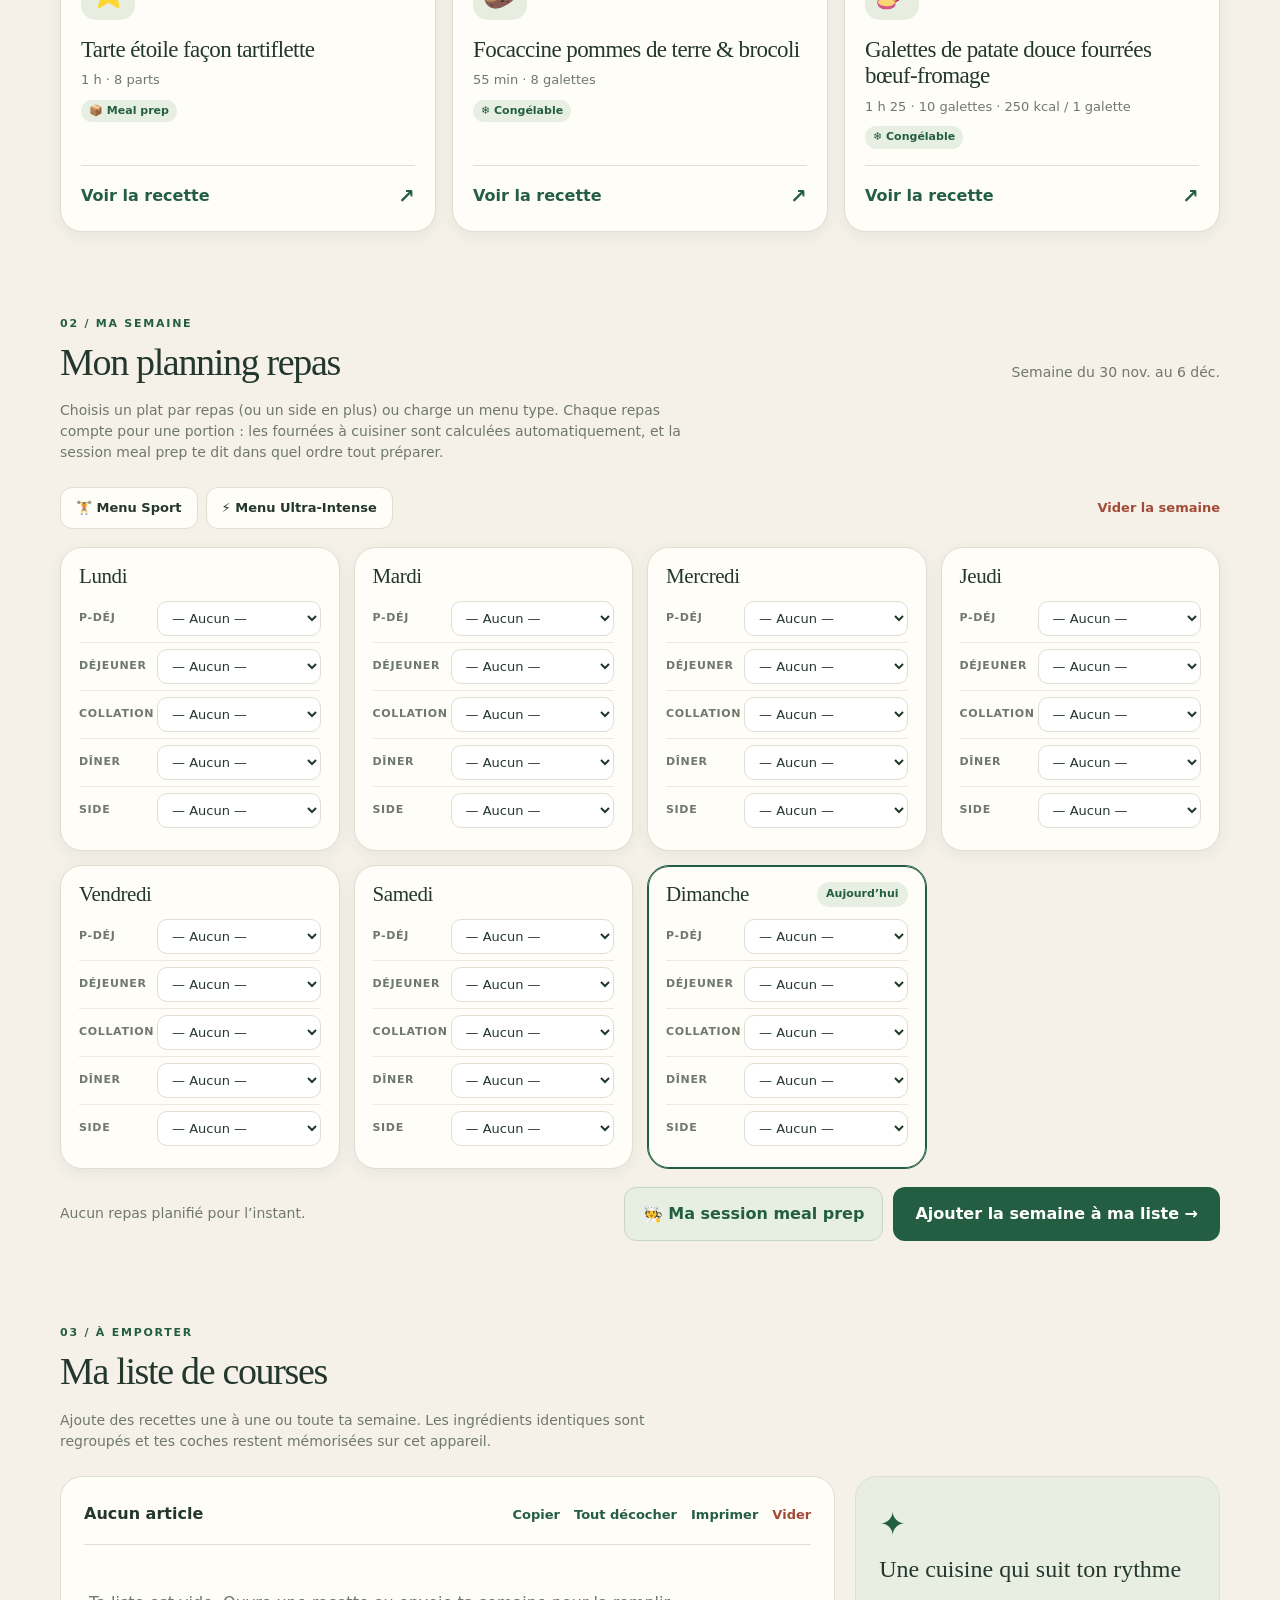
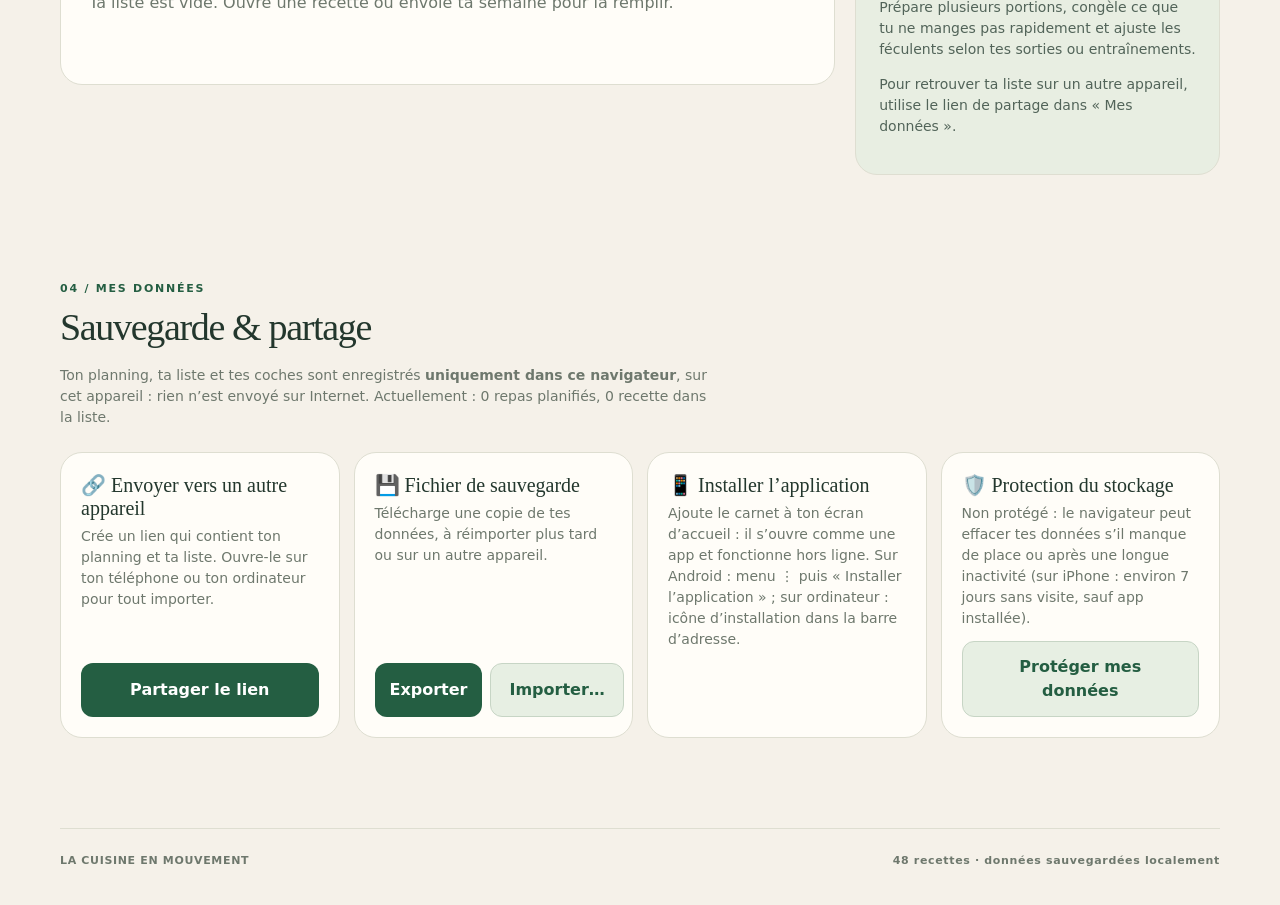
==== commit 718eaf59: "Mode cuisine, session meal prep, sauvegarde et app installable - Liste : la semaine remplace sa prop" ====
--- a/recettes/index.html
+++ b/recettes/index.html
@@ -2,24 +2,35 @@
 <html lang="fr">
 <head>
   <meta charset="utf-8">
-  <meta name="viewport" content="width=device-width, initial-scale=1">
+  <meta name="viewport" content="width=device-width, initial-scale=1, viewport-fit=cover">
   <meta name="theme-color" content="#f5f1e9">
   <meta name="description" content="Carnet de recettes sportives et liste de courses personnelle">
   <title>Mon carnet de recettes</title>
+  <link rel="manifest" href="manifest.webmanifest">
+  <link rel="icon" href="icons/icon-192.png" type="image/png">
+  <link rel="apple-touch-icon" href="icons/apple-touch-icon.png">
+  <meta name="apple-mobile-web-app-capable" content="yes">
+  <meta name="mobile-web-app-capable" content="yes">
+  <meta name="apple-mobile-web-app-title" content="Carnet">
   <link rel="stylesheet" href="style.css">
   <script defer src="recipes.js"></script>
   <script defer src="script.js"></script>
 </head>
 <body>
-  <header class="top"><div class="wrap top-inner"><div class="brand"><span class="brand-mark">✳</span><span>LA CUISINE <strong>EN MOUVEMENT</strong></span></div><nav class="top-links"><a href="#semaine" class="top-week">Ma semaine</a><a href="#courses" class="top-cart">Ma liste <span id="cart-count">0</span></a></nav></div></header>
+  <header class="top"><div class="wrap top-inner"><div class="brand"><span class="brand-mark">✳</span><span>LA CUISINE <strong>EN MOUVEMENT</strong></span></div><nav class="top-links"><a href="#semaine" class="top-week">Ma semaine</a><a href="#donnees" class="top-week">Mes données</a><a href="#courses" class="top-cart">Ma liste <span id="cart-count">0</span></a></nav></div></header>
   <main class="wrap">
     <section class="hero"><div><span class="eyebrow">MON CARNET · SPORT & PLAISIR</span><h1>Bien manger,<br><em>tout simplement.</em></h1><p>Des recettes faciles à retrouver et les courses prêtes en quelques clics.</p></div><div class="hero-art" aria-hidden="true"><span>🥑</span><span>🍋</span><span>🥦</span></div></section>
     <section id="recettes" aria-label="Recettes"><div class="section-heading"><div><span class="eyebrow">01 / LES RECETTES</span><h2>Qu’est-ce qu’on cuisine ?</h2></div><span id="result-count" class="muted"></span></div><div class="controls"><label class="search"><span>⌕</span><input id="search" type="search" placeholder="Chercher un plat ou un ingrédient…" aria-label="Chercher une recette"></label><div id="filters" class="filters" role="group" aria-label="Filtrer par catégorie"></div></div><div id="cards" class="cards"></div></section>
-    <section id="semaine" class="week-section" aria-label="Planning de la semaine"><div class="section-heading"><div><span class="eyebrow">02 / MA SEMAINE</span><h2>Mon planning repas</h2></div><span id="week-label" class="muted"></span></div><p class="muted shopping-intro">Choisis un plat par repas ou charge un menu type, puis envoie la semaine dans ta liste de courses. Chaque repas compte pour une portion : les fournées à cuisiner sont calculées automatiquement.</p><div class="week-tools"><button type="button" class="filter" data-tpl="sport">🏋️ Menu Sport</button><button type="button" class="filter" data-tpl="ultra">⚡ Menu Ultra-Intense</button><button id="clear-week" class="text-btn danger" type="button">Vider la semaine</button></div><div id="week" class="week"></div><div class="week-foot"><div id="week-summary" class="muted"></div><button id="week-to-list" class="add" type="button">Ajouter la semaine à ma liste →</button></div></section>
-    <section id="courses" class="shopping"><div class="section-heading"><div><span class="eyebrow">03 / À EMPORTER</span><h2>Ma liste de courses</h2></div></div><p class="muted shopping-intro">Ajoute une ou plusieurs recettes. Les quantités identiques s’additionnent et tes coches restent mémorisées sur cet appareil.</p><div class="shopping-layout"><div class="basket"><div class="basket-head"><strong id="shopping-status">Aucun article</strong><div class="basket-actions"><button id="copy" class="text-btn" type="button">Copier</button><button id="uncheck" class="text-btn" type="button">Tout décocher</button><button id="print" class="text-btn" type="button">Imprimer</button><button id="clear" class="text-btn danger" type="button">Vider</button></div></div><div id="shopping-list"></div></div><aside class="tip"><span class="tip-icon">✦</span><h3>Une cuisine qui suit ton rythme</h3><p>Prépare plusieurs portions, congèle ce que tu ne manges pas rapidement et ajuste les féculents selon tes sorties ou entraînements.</p><p>La liste est enregistrée dans ton navigateur : pour l’utiliser sur un autre appareil, utilise « Copier » puis envoie-la toi-même.</p></aside></div></section>
+    <section id="semaine" class="week-section" aria-label="Planning de la semaine"><div class="section-heading"><div><span class="eyebrow">02 / MA SEMAINE</span><h2>Mon planning repas</h2></div><span id="week-label" class="muted"></span></div><p class="muted shopping-intro">Choisis un plat par repas (ou un side en plus) ou charge un menu type. Chaque repas compte pour une portion : les fournées à cuisiner sont calculées automatiquement, et la session meal prep te dit dans quel ordre tout préparer.</p><div class="week-tools"><button type="button" class="filter" data-tpl="sport">🏋️ Menu Sport</button><button type="button" class="filter" data-tpl="ultra">⚡ Menu Ultra-Intense</button><button id="clear-week" class="text-btn danger" type="button">Vider la semaine</button></div><div id="week" class="week"></div><div class="week-foot"><div id="week-summary" class="muted"></div><div class="week-actions"><button id="open-prep" class="btn-secondary" type="button">🧑‍🍳 Ma session meal prep</button><button id="week-to-list" class="add" type="button">Ajouter la semaine à ma liste →</button></div></div></section>
+    <section id="courses" class="shopping"><div class="section-heading"><div><span class="eyebrow">03 / À EMPORTER</span><h2>Ma liste de courses</h2></div></div><p class="muted shopping-intro">Ajoute des recettes une à une ou toute ta semaine. Les ingrédients identiques sont regroupés et tes coches restent mémorisées sur cet appareil.</p><div class="shopping-layout"><div class="basket"><div class="basket-head"><strong id="shopping-status">Aucun article</strong><div class="basket-actions"><button id="copy" class="text-btn" type="button">Copier</button><button id="uncheck" class="text-btn" type="button">Tout décocher</button><button id="print" class="text-btn" type="button">Imprimer</button><button id="clear" class="text-btn danger" type="button">Vider</button></div></div><div id="shopping-list"></div></div><aside class="tip"><span class="tip-icon">✦</span><h3>Une cuisine qui suit ton rythme</h3><p>Prépare plusieurs portions, congèle ce que tu ne manges pas rapidement et ajuste les féculents selon tes sorties ou entraînements.</p><p>Pour retrouver ta liste sur un autre appareil, utilise le lien de partage dans « Mes données ».</p></aside></div></section>
+    <section id="donnees" class="data-section" aria-label="Mes données"><div class="section-heading"><div><span class="eyebrow">04 / MES DONNÉES</span><h2>Sauvegarde & partage</h2></div></div><p class="muted shopping-intro">Ton planning, ta liste et tes coches sont enregistrés <strong>uniquement dans ce navigateur</strong>, sur cet appareil : rien n’est envoyé sur Internet. <span id="data-status"></span></p><div class="data-grid"><article class="data-card"><h3>🔗 Envoyer vers un autre appareil</h3><p>Crée un lien qui contient ton planning et ta liste. Ouvre-le sur ton téléphone ou ton ordinateur pour tout importer.</p><button id="share" class="add" type="button">Partager le lien</button></article><article class="data-card"><h3>💾 Fichier de sauvegarde</h3><p>Télécharge une copie de tes données, à réimporter plus tard ou sur un autre appareil.</p><div class="data-actions"><button id="export" class="add" type="button">Exporter</button><button id="import" class="btn-secondary" type="button">Importer…</button></div><input id="import-file" type="file" accept="application/json,.json" hidden></article><article class="data-card"><h3>📱 Installer l’application</h3><p id="install-help">Ajoute le carnet à ton écran d’accueil : il s’ouvre comme une app et fonctionne hors ligne, même au magasin.</p><button id="install" class="add" type="button" hidden>Installer</button></article><article class="data-card"><h3>🛡️ Protection du stockage</h3><p id="storage-status">Vérification…</p><button id="persist" class="btn-secondary" type="button" hidden>Protéger mes données</button></article></div></section>
   </main>
   <footer class="wrap foot"><span>LA CUISINE EN MOUVEMENT</span><span id="foot-count">19 recettes · données sauvegardées localement</span></footer>
+  <nav class="tabbar" aria-label="Navigation"><a href="#recettes" data-tab="recettes"><span class="ti" aria-hidden="true">📖</span>Recettes</a><a href="#semaine" data-tab="semaine"><span class="ti" aria-hidden="true">📅</span>Semaine</a><a href="#courses" data-tab="courses"><span class="ti" aria-hidden="true">🛒</span>Liste<span id="tab-count" class="tab-badge" hidden>0</span></a><a href="#donnees" data-tab="donnees"><span class="ti" aria-hidden="true">💾</span>Données</a></nav>
+  <div id="timers" class="timers-slot floating-timers" aria-live="polite"></div>
   <dialog id="recipe-dialog"><div class="dialog-shell"><button id="close-dialog" class="close" type="button" aria-label="Fermer">×</button><div id="recipe-content"></div></div></dialog>
-  <div id="toast" class="toast" role="status" aria-live="polite"></div>
+  <dialog id="cook-dialog" class="cook-dialog" aria-label="Mode cuisine"><div id="cook-content" class="cook"></div></dialog>
+  <dialog id="prep-dialog" aria-label="Session meal prep"><div class="dialog-shell"><button class="close" type="button" data-close-prep aria-label="Fermer">×</button><div id="prep-content"></div></div></dialog>
+  <div id="toast" class="toast" role="status" aria-live="polite" popover="manual"></div>
 </body>
 </html>
--- a/recettes/style.css
+++ b/recettes/style.css
@@ -1,6 +1,70 @@
-:root{--bg:#f5f1e9;--paper:#fffdf8;--ink:#23372d;--muted:#6e786d;--green:#245e42;--light:#e7efe3;--line:#deded1;--orange:#eead6b;--radius:22px}*{box-sizing:border-box}html{scroll-behavior:smooth}body{margin:0;background:var(--bg);color:var(--ink);font:16px/1.5 system-ui,-apple-system,'Segoe UI',sans-serif}button,input,select{font:inherit}button{cursor:pointer}button:focus-visible,input:focus-visible,select:focus-visible,a:focus-visible{outline:3px solid #d17d2e;outline-offset:3px}.wrap{width:min(1160px,calc(100% - 40px));margin:auto}.top{background:var(--paper);border-bottom:1px solid var(--line)}.top-inner{display:flex;align-items:center;justify-content:space-between;min-height:72px}.brand{display:flex;align-items:center;gap:11px;font-size:12px;letter-spacing:.11em;font-weight:750}.brand strong{color:var(--green)}.brand-mark{display:grid;place-items:center;width:36px;height:36px;border-radius:50%;background:var(--green);color:#fff;font-size:25px}.top-cart{color:var(--ink);text-decoration:none;font-weight:700;font-size:14px}.top-cart span{display:inline-grid;place-items:center;background:var(--green);color:white;border-radius:50%;height:24px;min-width:24px;margin-left:5px}.hero{margin:24px 0 62px;background:#e1e9d9;min-height:330px;border-radius:28px;padding:55px 6%;display:flex;justify-content:space-between;align-items:center;overflow:hidden;position:relative}.eyebrow{color:var(--green);font-size:11px;font-weight:800;letter-spacing:.16em}.hero h1{font:clamp(40px,6vw,72px)/1.03 Georgia,serif;letter-spacing:-.05em;margin:15px 0 20px}.hero h1 em{font-weight:400;color:var(--green)}.hero p{max-width:440px;margin:0;color:#526459}.hero-art{position:relative;min-width:270px;height:230px}.hero-art span{position:absolute;display:grid;place-items:center;border-radius:50%;filter:drop-shadow(0 15px 16px #56755c33)}.hero-art span:first-child{background:#b7d49c;width:190px;height:190px;font-size:112px;right:55px;top:15px;transform:rotate(-12deg)}.hero-art span:nth-child(2){background:#f8df97;width:96px;height:96px;font-size:62px;right:0;top:0}.hero-art span:nth-child(3){background:#d2e6b9;width:100px;height:100px;font-size:64px;right:0;bottom:-8px}.section-heading{display:flex;align-items:end;justify-content:space-between;gap:15px;margin-bottom:19px}.section-heading h2{font:clamp(27px,3vw,38px)/1.1 Georgia,serif;margin:8px 0 0;letter-spacing:-.035em}.muted{color:var(--muted);font-size:14px}.controls{display:flex;justify-content:space-between;gap:15px;flex-wrap:wrap;margin-bottom:23px}.search{flex:1;min-width:250px;display:flex;align-items:center;gap:8px;background:var(--paper);border:1px solid var(--line);border-radius:12px;padding:0 14px}.search span{font-size:27px;color:var(--green);line-height:1}.search input{border:0;background:transparent;width:100%;padding:14px 0;outline:none;color:var(--ink)}.filters{display:flex;gap:7px;flex-wrap:wrap}.filter{border:1px solid var(--line);background:var(--paper);border-radius:12px;padding:10px 15px;color:var(--ink);font-size:13px;font-weight:700}.filter.active{background:var(--green);color:white;border-color:var(--green)}.cards{display:grid;grid-template-columns:repeat(3,minmax(0,1fr));gap:16px}.card{background:var(--paper);border:1px solid var(--line);border-radius:var(--radius);padding:20px;display:flex;flex-direction:column;min-height:216px;box-shadow:0 4px 15px #1d3c2510}.card-top{display:flex;justify-content:space-between;align-items:start}.card-icon{width:54px;height:54px;display:grid;place-items:center;background:#e7eddf;border-radius:15px;font-size:30px}.tag{font-size:11px;font-weight:800;background:#f6e6cf;color:#7a512d;padding:5px 9px;border-radius:99px}.card h3{font:23px/1.15 Georgia,serif;letter-spacing:-.025em;margin:17px 0 7px}.meta{font-size:13px;color:var(--muted);margin:0 0 18px}.card-open{margin-top:auto;display:flex;justify-content:space-between;align-items:center;width:100%;border:0;background:none;border-top:1px solid var(--line);padding:15px 0 0;color:var(--green);font-weight:800;text-align:left}.card-open span:last-child{font-size:20px}.shopping{padding:78px 0 100px}.shopping-intro{margin:-2px 0 24px;max-width:650px}.shopping-layout{display:grid;grid-template-columns:minmax(0,1.7fr) minmax(220px,.8fr);gap:20px;align-items:start}.basket,.tip{background:var(--paper);border:1px solid var(--line);border-radius:var(--radius);padding:23px}.basket-head{display:flex;justify-content:space-between;align-items:center;gap:12px;flex-wrap:wrap;border-bottom:1px solid var(--line);padding-bottom:15px}.basket-actions{display:flex;gap:14px}.text-btn{background:none;border:0;padding:5px 0;color:var(--green);font-size:13px;font-weight:800}.danger{color:#a34a36}.item{display:flex;align-items:center;gap:12px;border-bottom:1px solid #ebeadd;padding:12px 0}.item:last-child{border:0}.item input{accent-color:var(--green);width:19px;height:19px;margin:0}.item label{flex:1;cursor:pointer}.item.done label{text-decoration:line-through;color:var(--muted)}.item-qty{color:var(--green);font-weight:800;white-space:nowrap;font-size:13px}.empty{padding:30px 5px;color:var(--muted)}.selected{border-top:1px solid var(--line);padding-top:15px;margin-top:8px}.selected h3{font-size:13px;margin:0 0 9px}.selected-row{display:flex;justify-content:space-between;gap:8px;padding:5px 0;font-size:13px}.selected-row button{border:0;background:none;color:#a34a36;text-decoration:underline}.tip{background:#e8eee2}.tip-icon{font-size:32px;color:var(--green)}.tip h3{font:24px Georgia,serif;margin:8px 0}.tip p{font-size:14px;color:#526459}.foot{display:flex;justify-content:space-between;gap:15px;border-top:1px solid var(--line);padding:24px 0 35px;color:var(--muted);font-size:11px;font-weight:750;letter-spacing:.06em}dialog{border:0;border-radius:24px;width:min(660px,calc(100% - 22px));max-height:min(92vh,950px);padding:0;background:var(--paper);color:var(--ink);box-shadow:0 25px 90px #102d1b55}dialog::backdrop{background:#102d1b99}.dialog-shell{padding:30px;position:relative}.close{position:absolute;right:16px;top:12px;border:0;background:#eef0e8;border-radius:50%;width:36px;height:36px;font-size:24px}.dialog-icon{font-size:40px}.dialog-shell h2{font:37px/1.07 Georgia,serif;margin:10px 30px 10px 0;letter-spacing:-.04em}.dialog-meta{color:var(--muted);font-size:13px}.dialog-shell h3{font:22px Georgia,serif;margin:27px 0 12px}.scale{display:flex;align-items:center;gap:12px;margin-top:20px;background:var(--light);padding:11px 14px;border-radius:12px;font-size:14px}.scale button{border:1px solid #c7d5c5;border-radius:8px;background:white;width:32px;height:32px;font-weight:800}.scale strong{min-width:25px;text-align:center}.ingredients{display:grid;grid-template-columns:1fr 1fr;gap:0 20px;list-style:none;padding:0;margin:0}.ingredients li{display:flex;justify-content:space-between;gap:10px;border-bottom:1px solid var(--line);padding:9px 0;font-size:14px}.ingredients strong{white-space:nowrap;color:var(--green)}.steps{padding-left:23px}.steps li{padding:0 0 12px 5px}.note{background:#faf0dc;padding:13px 15px;border-radius:10px;font-size:13px;margin-top:16px}.add{background:var(--green);color:#fff;border:0;border-radius:12px;width:100%;padding:15px;font-weight:800;margin-top:22px}.toast{position:fixed;bottom:25px;left:50%;transform:translate(-50%,15px);background:var(--ink);color:white;padding:10px 17px;border-radius:10px;opacity:0;pointer-events:none;transition:.2s;z-index:10}.toast.visible{opacity:1;transform:translate(-50%,0)}@media(max-width:860px){.cards{grid-template-columns:repeat(2,minmax(0,1fr))}.hero-art{min-width:180px}.shopping-layout{grid-template-columns:1fr}}@media(max-width:590px){.wrap{width:calc(100% - 28px)}.hero{min-height:auto;margin:14px 0 45px;padding:35px 24px 80px}.hero p{max-width:265px}.hero-art{position:absolute;right:-55px;bottom:-85px;transform:scale(.6);pointer-events:none}.cards{grid-template-columns:1fr;gap:10px}.card{min-height:175px}.controls{gap:12px}.filters{overflow:auto;flex-wrap:nowrap;width:100%;padding-bottom:4px}.filter{white-space:nowrap}.ingredients{grid-template-columns:1fr}.dialog-shell{padding:22px}.dialog-shell h2{font-size:31px}.foot{flex-direction:column}.shopping{padding:55px 0}}@media print{body{background:white}.top,.hero,#recettes,#semaine,.tip,.basket-actions,.foot,dialog,.selected,.shopping-intro{display:none!important}.shopping{padding:0}.shopping-layout{display:block}.basket{border:0;padding:0}.item{break-inside:avoid}}
+:root{--bg:#f5f1e9;--paper:#fffdf8;--ink:#23372d;--muted:#6e786d;--green:#245e42;--light:#e7efe3;--line:#deded1;--orange:#eead6b;--radius:22px}*{box-sizing:border-box}html{scroll-behavior:smooth}body{margin:0;background:var(--bg);color:var(--ink);font:16px/1.5 system-ui,-apple-system,'Segoe UI',sans-serif}button,input,select{font:inherit}button{cursor:pointer}button:focus-visible,input:focus-visible,select:focus-visible,a:focus-visible{outline:3px solid #d17d2e;outline-offset:3px}.wrap{width:min(1160px,calc(100% - 40px));margin:auto}.top{background:var(--paper);border-bottom:1px solid var(--line)}.top-inner{display:flex;align-items:center;justify-content:space-between;min-height:72px}.brand{display:flex;align-items:center;gap:11px;font-size:12px;letter-spacing:.11em;font-weight:750}.brand strong{color:var(--green)}.brand-mark{display:grid;place-items:center;width:36px;height:36px;border-radius:50%;background:var(--green);color:#fff;font-size:25px}.top-cart{color:var(--ink);text-decoration:none;font-weight:700;font-size:14px}.top-cart span{display:inline-grid;place-items:center;background:var(--green);color:white;border-radius:50%;height:24px;min-width:24px;margin-left:5px}.hero{margin:24px 0 62px;background:#e1e9d9;min-height:330px;border-radius:28px;padding:55px 6%;display:flex;justify-content:space-between;align-items:center;overflow:hidden;position:relative}.eyebrow{color:var(--green);font-size:11px;font-weight:800;letter-spacing:.16em}.hero h1{font:clamp(40px,6vw,72px)/1.03 Georgia,serif;letter-spacing:-.05em;margin:15px 0 20px}.hero h1 em{font-weight:400;color:var(--green)}.hero p{max-width:440px;margin:0;color:#526459}.hero-art{position:relative;min-width:270px;height:230px}.hero-art span{position:absolute;display:grid;place-items:center;border-radius:50%;filter:drop-shadow(0 15px 16px #56755c33)}.hero-art span:first-child{background:#b7d49c;width:190px;height:190px;font-size:112px;right:55px;top:15px;transform:rotate(-12deg)}.hero-art span:nth-child(2){background:#f8df97;width:96px;height:96px;font-size:62px;right:0;top:0}.hero-art span:nth-child(3){background:#d2e6b9;width:100px;height:100px;font-size:64px;right:0;bottom:-8px}.section-heading{display:flex;align-items:end;justify-content:space-between;gap:15px;margin-bottom:19px}.section-heading h2{font:clamp(27px,3vw,38px)/1.1 Georgia,serif;margin:8px 0 0;letter-spacing:-.035em}.muted{color:var(--muted);font-size:14px}.controls{display:flex;justify-content:space-between;gap:15px;flex-wrap:wrap;margin-bottom:23px}.search{flex:1;min-width:250px;display:flex;align-items:center;gap:8px;background:var(--paper);border:1px solid var(--line);border-radius:12px;padding:0 14px}.search span{font-size:27px;color:var(--green);line-height:1}.search input{border:0;background:transparent;width:100%;padding:14px 0;outline:none;color:var(--ink)}.filters{display:flex;gap:7px;flex-wrap:wrap}.filter{border:1px solid var(--line);background:var(--paper);border-radius:12px;padding:10px 15px;color:var(--ink);font-size:13px;font-weight:700}.filter.active{background:var(--green);color:white;border-color:var(--green)}.cards{display:grid;grid-template-columns:repeat(3,minmax(0,1fr));gap:16px}.card{background:var(--paper);border:1px solid var(--line);border-radius:var(--radius);padding:20px;display:flex;flex-direction:column;min-height:216px;box-shadow:0 4px 15px #1d3c2510}.card-top{display:flex;justify-content:space-between;align-items:start}.card-icon{width:54px;height:54px;display:grid;place-items:center;background:#e7eddf;border-radius:15px;font-size:30px}.tag{font-size:11px;font-weight:800;background:#f6e6cf;color:#7a512d;padding:5px 9px;border-radius:99px}.card h3{font:23px/1.15 Georgia,serif;letter-spacing:-.025em;margin:17px 0 7px}.meta{font-size:13px;color:var(--muted);margin:0 0 18px}.card-open{margin-top:auto;display:flex;justify-content:space-between;align-items:center;width:100%;border:0;background:none;border-top:1px solid var(--line);padding:15px 0 0;color:var(--green);font-weight:800;text-align:left}.card-open span:last-child{font-size:20px}.shopping{padding:78px 0 100px}.shopping-intro{margin:-2px 0 24px;max-width:650px}.shopping-layout{display:grid;grid-template-columns:minmax(0,1.7fr) minmax(220px,.8fr);gap:20px;align-items:start}.basket,.tip{background:var(--paper);border:1px solid var(--line);border-radius:var(--radius);padding:23px}.basket-head{display:flex;justify-content:space-between;align-items:center;gap:12px;flex-wrap:wrap;border-bottom:1px solid var(--line);padding-bottom:15px}.basket-actions{display:flex;gap:14px}.text-btn{background:none;border:0;padding:5px 0;color:var(--green);font-size:13px;font-weight:800}.danger{color:#a34a36}.item{display:flex;align-items:center;gap:12px;border-bottom:1px solid #ebeadd;padding:12px 0}.item:last-child{border:0}.item input{accent-color:var(--green);width:19px;height:19px;margin:0}.item label{flex:1;cursor:pointer}.item.done label{text-decoration:line-through;color:var(--muted)}.item-qty{color:var(--green);font-weight:800;white-space:nowrap;font-size:13px}.empty{padding:30px 5px;color:var(--muted)}.selected{border-top:1px solid var(--line);padding-top:15px;margin-top:8px}.selected h3{font-size:13px;margin:0 0 9px}.selected-row{display:flex;justify-content:space-between;gap:8px;padding:5px 0;font-size:13px}.selected-row button{border:0;background:none;color:#a34a36;text-decoration:underline}.tip{background:#e8eee2}.tip-icon{font-size:32px;color:var(--green)}.tip h3{font:24px Georgia,serif;margin:8px 0}.tip p{font-size:14px;color:#526459}.foot{display:flex;justify-content:space-between;gap:15px;border-top:1px solid var(--line);padding:24px 0 35px;color:var(--muted);font-size:11px;font-weight:750;letter-spacing:.06em}dialog{border:0;border-radius:24px;width:min(660px,calc(100% - 22px));max-height:min(92vh,950px);padding:0;background:var(--paper);color:var(--ink);box-shadow:0 25px 90px #102d1b55}dialog::backdrop{background:#102d1b99}.dialog-shell{padding:30px;position:relative}.close{position:absolute;right:16px;top:12px;border:0;background:#eef0e8;border-radius:50%;width:36px;height:36px;font-size:24px}.dialog-icon{font-size:40px}.dialog-shell h2{font:37px/1.07 Georgia,serif;margin:10px 30px 10px 0;letter-spacing:-.04em}.dialog-meta{color:var(--muted);font-size:13px}.dialog-shell h3{font:22px Georgia,serif;margin:27px 0 12px}.scale{display:flex;align-items:center;gap:12px;margin-top:20px;background:var(--light);padding:11px 14px;border-radius:12px;font-size:14px}.scale button{border:1px solid #c7d5c5;border-radius:8px;background:white;width:32px;height:32px;font-weight:800}.scale strong{min-width:25px;text-align:center}.ingredients{display:grid;grid-template-columns:1fr 1fr;gap:0 20px;list-style:none;padding:0;margin:0}.ingredients li{display:flex;justify-content:space-between;gap:10px;border-bottom:1px solid var(--line);padding:9px 0;font-size:14px}.ingredients strong{white-space:nowrap;color:var(--green)}.steps{padding-left:23px}.steps li{padding:0 0 12px 5px}.note{background:#faf0dc;padding:13px 15px;border-radius:10px;font-size:13px;margin-top:16px}.add{background:var(--green);color:#fff;border:0;border-radius:12px;width:100%;padding:15px;font-weight:800;margin-top:22px}.toast{position:fixed;bottom:25px;left:50%;transform:translate(-50%,15px);background:var(--ink);color:white;padding:10px 17px;border-radius:10px;opacity:0;pointer-events:none;transition:.2s;z-index:10}.toast.visible{opacity:1;transform:translate(-50%,0)}@media(max-width:860px){.cards{grid-template-columns:repeat(2,minmax(0,1fr))}.hero-art{min-width:180px}.shopping-layout{grid-template-columns:1fr}}@media(max-width:590px){.wrap{width:calc(100% - 28px)}.hero{min-height:auto;margin:14px 0 45px;padding:35px 24px 80px}.hero p{max-width:265px}.hero-art{position:absolute;right:-55px;bottom:-85px;transform:scale(.6);pointer-events:none}.cards{grid-template-columns:1fr;gap:10px}.card{min-height:175px}.controls{gap:12px}.filters{overflow:auto;flex-wrap:nowrap;width:100%;padding-bottom:4px}.filter{white-space:nowrap}.ingredients{grid-template-columns:1fr}.dialog-shell{padding:22px}.dialog-shell h2{font-size:31px}.foot{flex-direction:column}.shopping{padding:55px 0}}@media print{body{background:white}.top,.hero,#recettes,#semaine,#donnees,.tabbar,.floating-timers,.tip,.basket-actions,.foot,dialog,.selected,.shopping-intro{display:none!important}.shopping{padding:0}.shopping-layout{display:block}.basket{border:0;padding:0}.item{break-inside:avoid}}
 /* Planning de la semaine (repris de l'ancienne version) */
 .top-links{display:flex;align-items:center;gap:18px}.top-week{color:var(--ink);text-decoration:none;font-weight:700;font-size:14px}.week-section{padding:78px 0 0}.week-tools{display:flex;gap:8px;flex-wrap:wrap;align-items:center;margin-bottom:18px}.week-tools .text-btn{margin-left:auto}.week{display:grid;grid-template-columns:repeat(auto-fill,minmax(250px,1fr));gap:14px}.day{background:var(--paper);border:1px solid var(--line);border-radius:var(--radius);padding:16px 18px;box-shadow:0 4px 15px #1d3c2510}.day.today{border-color:var(--green);box-shadow:inset 0 0 0 1px var(--green)}.day-head{display:flex;justify-content:space-between;align-items:center;margin-bottom:6px}.day h3{font:21px Georgia,serif;letter-spacing:-.02em;margin:0}.today-badge{font-size:11px;font-weight:800;background:var(--light);color:var(--green);padding:4px 9px;border-radius:99px}.meal{display:grid;grid-template-columns:70px minmax(0,1fr);align-items:center;gap:8px;padding:6px 0;border-bottom:1px solid #ebeadd}.meal:last-child{border:0}.meal label{font-size:11px;font-weight:800;letter-spacing:.06em;text-transform:uppercase;color:var(--muted)}.meal select{width:100%;min-width:0;border:1px solid var(--line);background:#fff;border-radius:10px;padding:8px 10px;font-size:13px;color:var(--ink)}.week-foot{display:grid;grid-template-columns:minmax(0,1fr) auto;gap:16px;align-items:center;margin-top:18px}.week-foot .add{width:auto;margin:0;padding:15px 22px}.needs{display:flex;flex-wrap:wrap;gap:6px;margin-top:8px}.need{background:var(--paper);border:1px solid var(--line);border-radius:99px;padding:4px 11px;font-size:12px;color:var(--ink)}.need em{color:var(--muted);font-style:normal}.dialog-desc{color:#526459;font-style:italic;margin:0 0 6px}
 @media(max-width:590px){.week-section{padding:55px 0 0}.week-foot{grid-template-columns:1fr}.week-foot .add{width:100%}.top-links{gap:12px}}@media(max-width:420px){.brand>span:last-child{display:none}}
 /* Variantes, macros et sous-titres d'ingrédients */
 .variants{display:flex;gap:7px;flex-wrap:wrap;margin-top:18px}.macros{display:flex;flex-wrap:wrap;align-items:baseline;gap:6px 14px;margin-top:14px;padding:11px 14px;border:1px solid var(--line);border-radius:12px;font-size:13px;color:var(--muted)}.macros strong{color:var(--green);font-size:16px}.macros small{flex-basis:100%;font-size:12px}.ingredients .ing-head{grid-column:1/-1;display:block;border:0;padding:16px 0 2px;font-size:11px;font-weight:800;letter-spacing:.12em;text-transform:uppercase;color:var(--green)}
+/* ── Améliorations UX : boutons, badges, liste, dialogues ── */
+section[id]{scroll-margin-top:14px}
+.btn-secondary{background:var(--light);color:var(--green);border:1px solid #c7d5c5;border-radius:12px;padding:13px 18px;font-weight:800}
+.btn-secondary:disabled{opacity:.4;cursor:default}
+.badges{display:flex;flex-wrap:wrap;gap:5px;margin:-8px 0 16px}.badges span{font-size:11px;font-weight:700;background:var(--light);color:var(--green);padding:3px 8px;border-radius:99px}
+.week-actions{display:flex;gap:10px;flex-wrap:wrap;justify-content:flex-end}.week-actions .add{width:auto;margin:0;padding:15px 22px}
+.stale{color:#a34a36;font-weight:700;margin:8px 0 0}
+.selected h3{display:flex;justify-content:space-between;align-items:center;gap:8px;margin-top:10px}.selected h3 button{border:0;background:none;color:#a34a36;text-decoration:underline;font-size:13px;font-weight:400}
+.scale-hint{background:var(--light);border-radius:10px;padding:9px 12px;font-size:13px;color:#526459;margin:0 0 10px}
+.cook-start{display:flex;flex-direction:column;align-items:flex-start;gap:2px;width:100%;margin-top:18px;border:0;border-radius:14px;background:var(--green);color:#fff;padding:14px 18px;font-weight:800;font-size:16px;text-align:left}.cook-start small{font-weight:500;opacity:.85;font-size:12px}
+.plan-add{display:flex;flex-wrap:wrap;align-items:center;gap:8px;margin-top:14px;font-size:13px;color:var(--muted)}.plan-add select{border:1px solid var(--line);background:#fff;border-radius:10px;padding:9px 10px;font-size:13px;color:var(--ink)}.plan-add .btn-secondary{padding:9px 14px}
+/* Mode cuisine */
+.cook-dialog{width:min(760px,calc(100% - 22px));height:min(92vh,900px)}
+.cook{display:flex;flex-direction:column;height:100%;padding:18px 22px calc(18px + env(safe-area-inset-bottom))}
+.cook-head{display:flex;justify-content:space-between;align-items:center;gap:12px}.cook-head .close{position:static;flex-shrink:0}.cook-head strong{font-size:15px}
+.cook-progress{display:flex;gap:4px;margin:14px 0 6px}.cook-progress span{flex:1;height:5px;border-radius:3px;background:var(--line)}.cook-progress span.on{background:var(--green)}
+.cook-body{flex:1;overflow:auto;padding:18px 2px}
+.cook-title{font:clamp(28px,5vw,38px)/1.1 Georgia,serif;margin:8px 0 14px;letter-spacing:-.03em}
+.cook-step{font:clamp(23px,4.6vw,32px)/1.4 Georgia,serif;margin:14px 0 18px;letter-spacing:-.01em}
+.cook-ings{list-style:none;padding:0;margin:0 0 12px;display:grid;gap:6px}.cook-ings .ing-head{font-size:11px;font-weight:800;letter-spacing:.12em;text-transform:uppercase;color:var(--green);padding:10px 0 0}
+.cook-ings button{display:flex;align-items:center;gap:12px;width:100%;text-align:left;border:1px solid var(--line);background:#fff;border-radius:12px;padding:12px 14px;font-size:16px;color:var(--ink)}.cook-ings button span:nth-child(2){flex:1}.cook-ings button strong{color:var(--green);white-space:nowrap}
+.cook-ings .tick{display:grid;place-items:center;width:26px;height:26px;border-radius:50%;border:2px solid var(--line);color:#fff;font-weight:800;flex-shrink:0}.cook-ings .got{background:var(--light)}.cook-ings .got .tick{background:var(--green);border-color:var(--green)}.cook-ings .got span:nth-child(2){text-decoration:line-through;color:var(--muted)}
+.timer-btns{display:flex;flex-wrap:wrap;gap:8px}.timer-btn{border:1px solid var(--green);background:var(--light);color:var(--green);border-radius:99px;padding:10px 16px;font-weight:800;font-size:15px}
+.cook-foot{display:grid;grid-template-columns:1fr 2fr;gap:10px;padding-top:10px}.cook-foot .add,.cook-foot .btn-secondary{margin:0;padding:16px;font-size:16px}
+/* Minuteurs */
+.timers-slot{display:flex;flex-direction:column;gap:6px}.timers-slot:empty{display:none}
+.floating-timers{position:fixed;right:14px;bottom:20px;z-index:15;max-width:calc(100% - 28px)}
+.cook-timers{margin:4px 0}
+.timer{display:flex;align-items:center;gap:10px;background:var(--ink);color:#fff;border-radius:14px;padding:8px 8px 8px 14px;box-shadow:0 8px 24px #102d1b33}.timer strong{font-variant-numeric:tabular-nums;font-size:17px}.timer small{flex:1;opacity:.8;font-size:12px;min-width:0;overflow:hidden;text-overflow:ellipsis;white-space:nowrap}.timer button{border:0;background:#ffffff26;color:#fff;border-radius:50%;width:30px;height:30px;font-size:18px;flex-shrink:0}
+.timer.done{background:#c0632a;animation:ring 1s ease-in-out infinite}@keyframes ring{50%{transform:scale(1.03)}}
+@media(prefers-reduced-motion:reduce){.timer.done{animation:none}}
+/* Session meal prep */
+.prep-block{border-top:1px solid var(--line);padding:14px 0 4px}.prep-block h3{font:21px Georgia,serif;margin:0 0 8px}.prep-block h4{font-size:13px;margin:12px 0 4px;color:var(--green)}.prep-block ul{list-style:none;padding:0;margin:0}.prep-block p{margin:0 0 6px;font-size:13px}
+.prep-item{display:flex;align-items:flex-start;gap:10px;padding:8px 0;border-bottom:1px solid #ebeadd;font-size:14px}.prep-item:last-child{border:0}.prep-item input{accent-color:var(--green);width:19px;height:19px;margin:2px 0 0;flex-shrink:0}.prep-item label{flex:1;cursor:pointer}.prep-item label span{display:block;color:var(--muted);font-size:13px}.prep-item em{color:var(--muted);font-style:normal}.prep-item input:checked+label{text-decoration:line-through;color:var(--muted)}
+.prep-links{display:flex;flex-direction:column;align-items:flex-end;gap:0}.prep-links .text-btn{padding:2px 0;white-space:nowrap}
+/* Mes données */
+.data-section{padding:0 0 90px}.data-grid{display:grid;grid-template-columns:repeat(auto-fit,minmax(240px,1fr));gap:14px}.data-card{background:var(--paper);border:1px solid var(--line);border-radius:var(--radius);padding:20px;display:flex;flex-direction:column}.data-card h3{font:20px Georgia,serif;margin:0 0 6px}.data-card p{font-size:14px;color:var(--muted);margin:0 0 12px;flex:1}.data-card .add,.data-card .btn-secondary{margin:0}.data-actions{display:grid;grid-template-columns:1fr 1fr;gap:8px}
+/* Toast affiché au-dessus des fenêtres (popover) */
+.toast[popover]{inset:auto auto 25px 50%;margin:0;border:0;overflow:visible}
+/* Barre d'onglets mobile */
+.tabbar{display:none}
+@media(max-width:760px){
+  .tabbar{display:flex;position:fixed;left:0;right:0;bottom:0;z-index:20;background:var(--paper);border-top:1px solid var(--line);padding:6px 4px calc(6px + env(safe-area-inset-bottom));box-shadow:0 -4px 16px #1d3c2512}
+  .tabbar a{flex:1;display:flex;flex-direction:column;align-items:center;gap:1px;font-size:11px;font-weight:750;color:var(--muted);text-decoration:none;padding:3px 0;position:relative;border-radius:10px}
+  .tabbar a.active{color:var(--green);background:var(--light)}.tabbar .ti{font-size:20px;line-height:1.2}
+  .tab-badge{position:absolute;top:0;left:calc(50% + 7px);background:var(--green);color:#fff;font-size:10px;min-width:17px;height:17px;border-radius:9px;display:grid;place-items:center;padding:0 4px}
+  .top-links{display:none}
+  body{padding-bottom:calc(68px + env(safe-area-inset-bottom))}
+  .toast,.toast[popover]{bottom:calc(84px + env(safe-area-inset-bottom))}
+  .floating-timers{bottom:calc(80px + env(safe-area-inset-bottom))}
+  .data-section{padding-bottom:30px}
+}
+/* Accueil compact sur téléphone */
+@media(max-width:590px){
+  .hero{min-height:auto;padding:24px 22px;margin:12px 0 30px;border-radius:22px}
+  .hero h1{font-size:34px;margin:8px 0}
+  .hero p{max-width:none;font-size:14px}
+  .hero-art{display:none}
+  .week-actions{justify-content:stretch}.week-actions>*{flex:1 1 100%}.week-actions .add{width:100%}
+  .cook-dialog{width:100%;max-width:100%;height:100%;max-height:100%;border-radius:0;margin:0}
+  .cook{padding:14px 16px calc(14px + env(safe-area-inset-bottom))}
+  .prep-item{flex-wrap:wrap}.prep-links{flex-direction:row;gap:14px;width:100%;padding-left:29px}
+  .data-actions{grid-template-columns:1fr}
+}
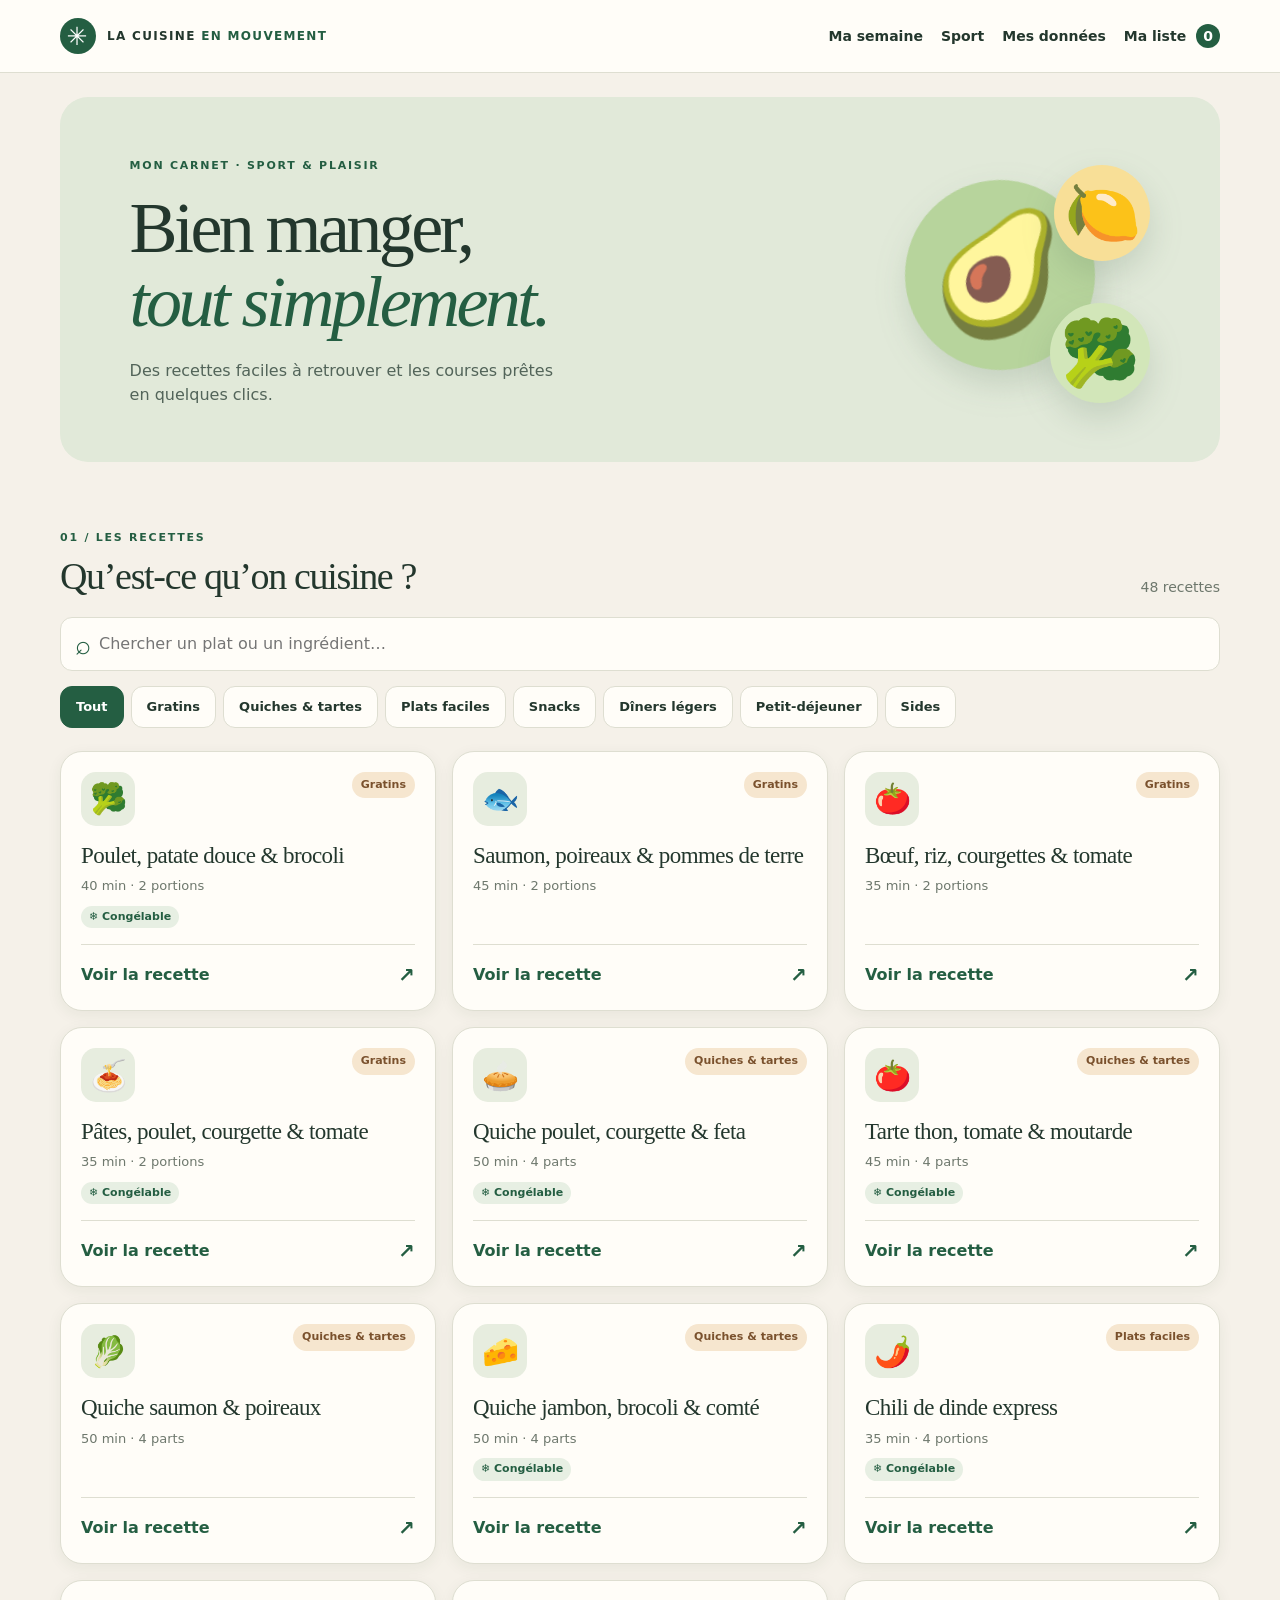
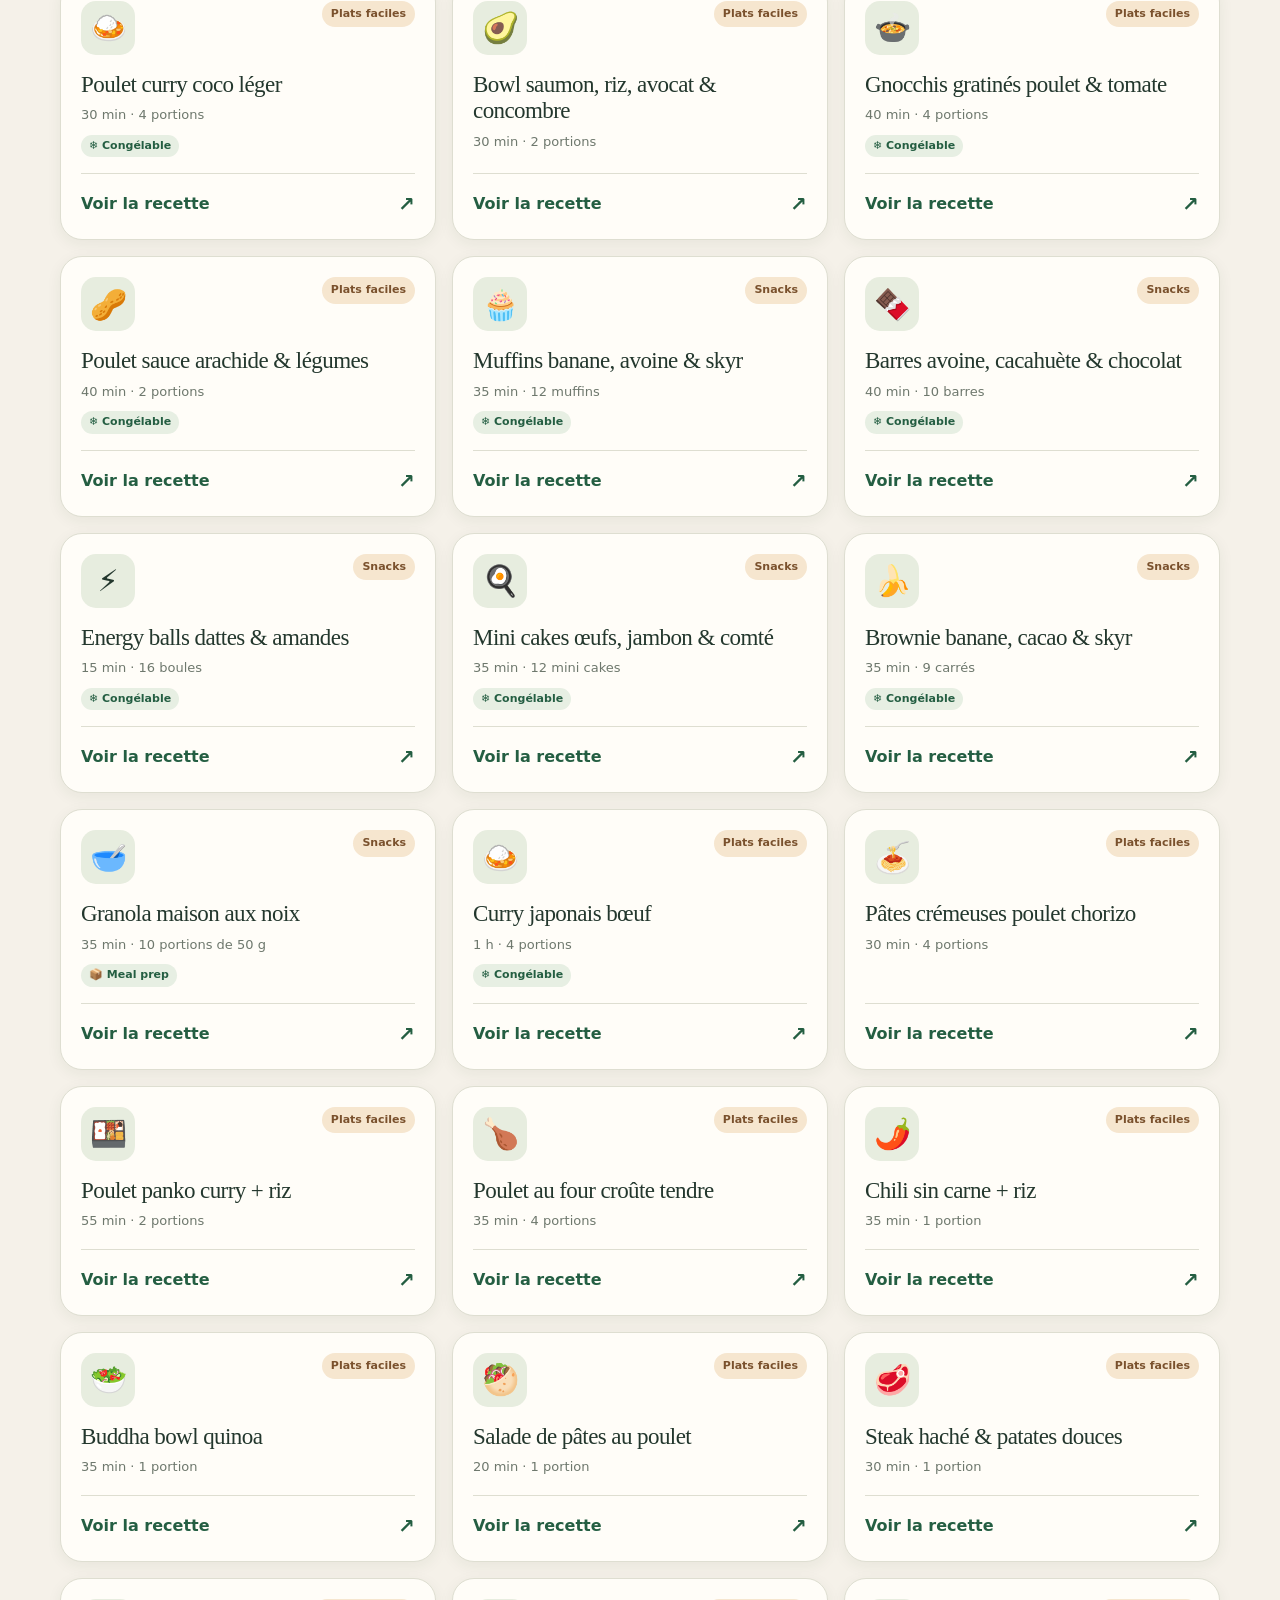
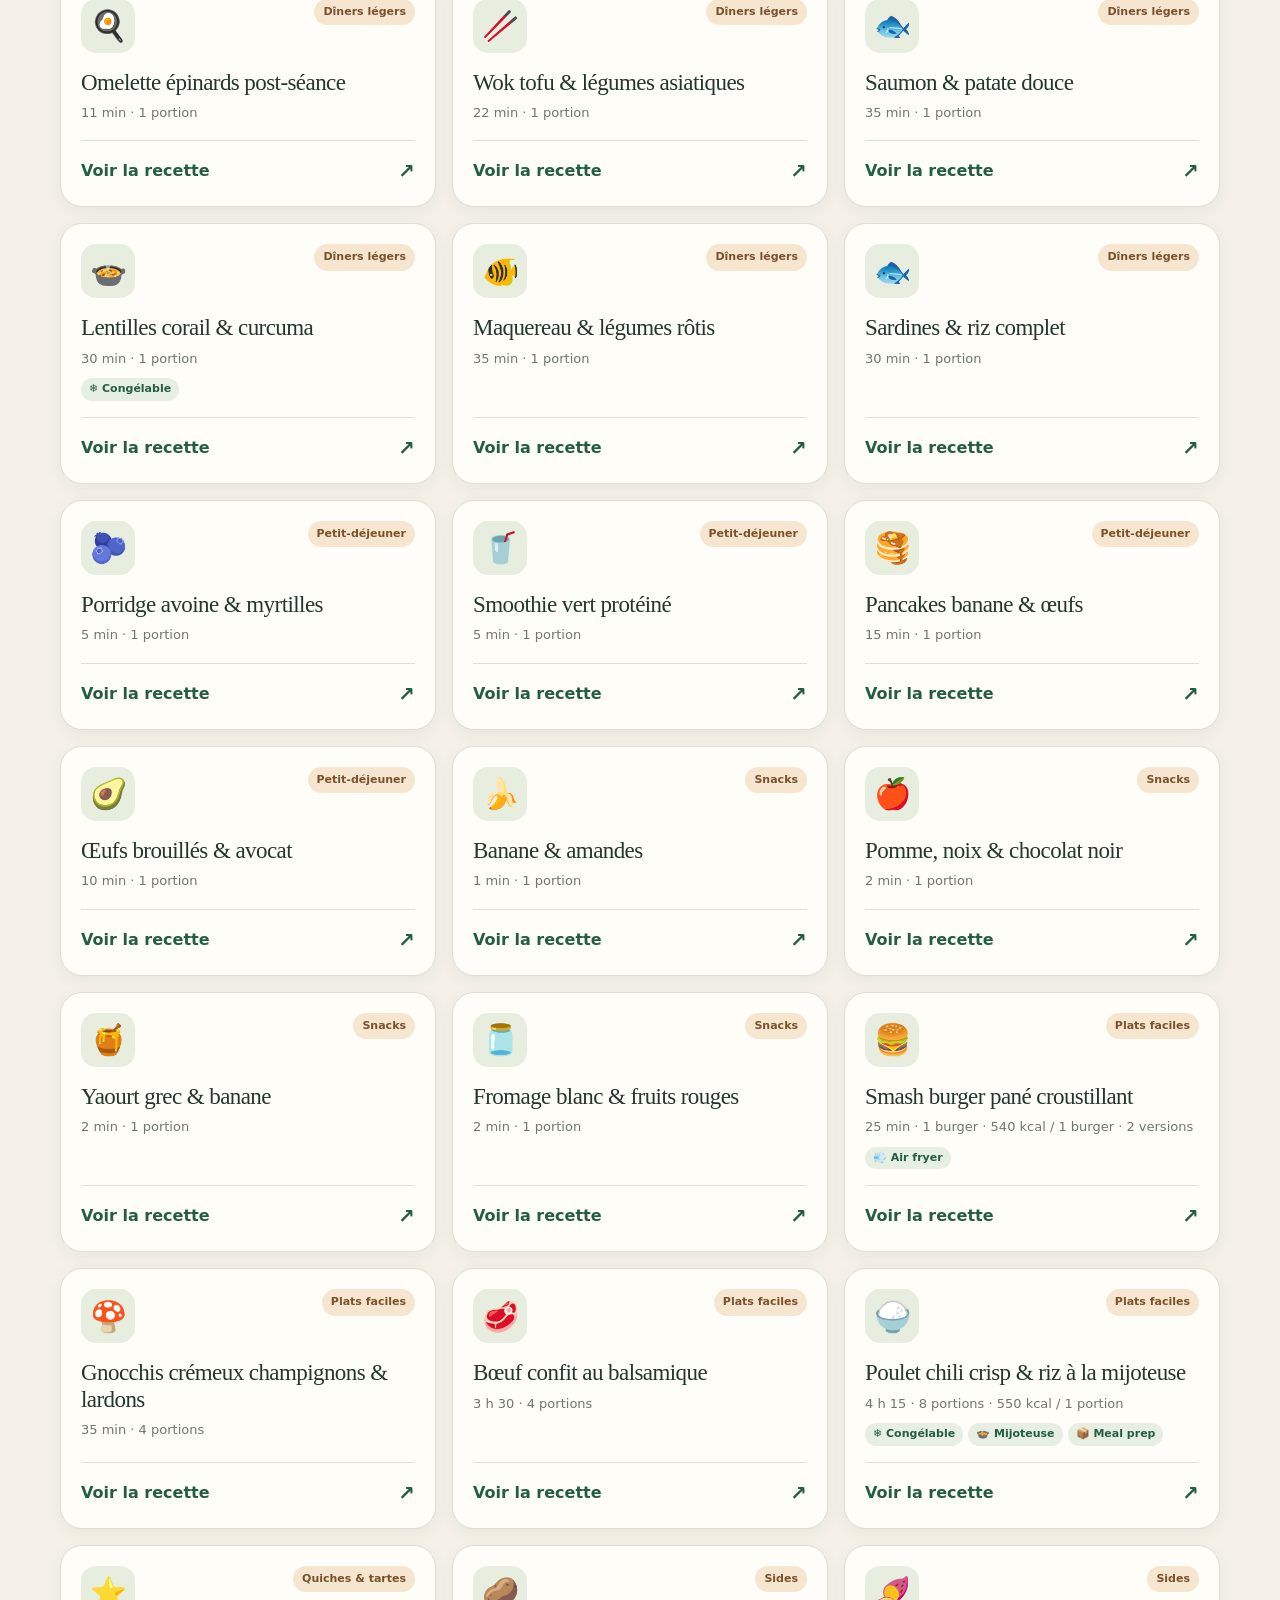
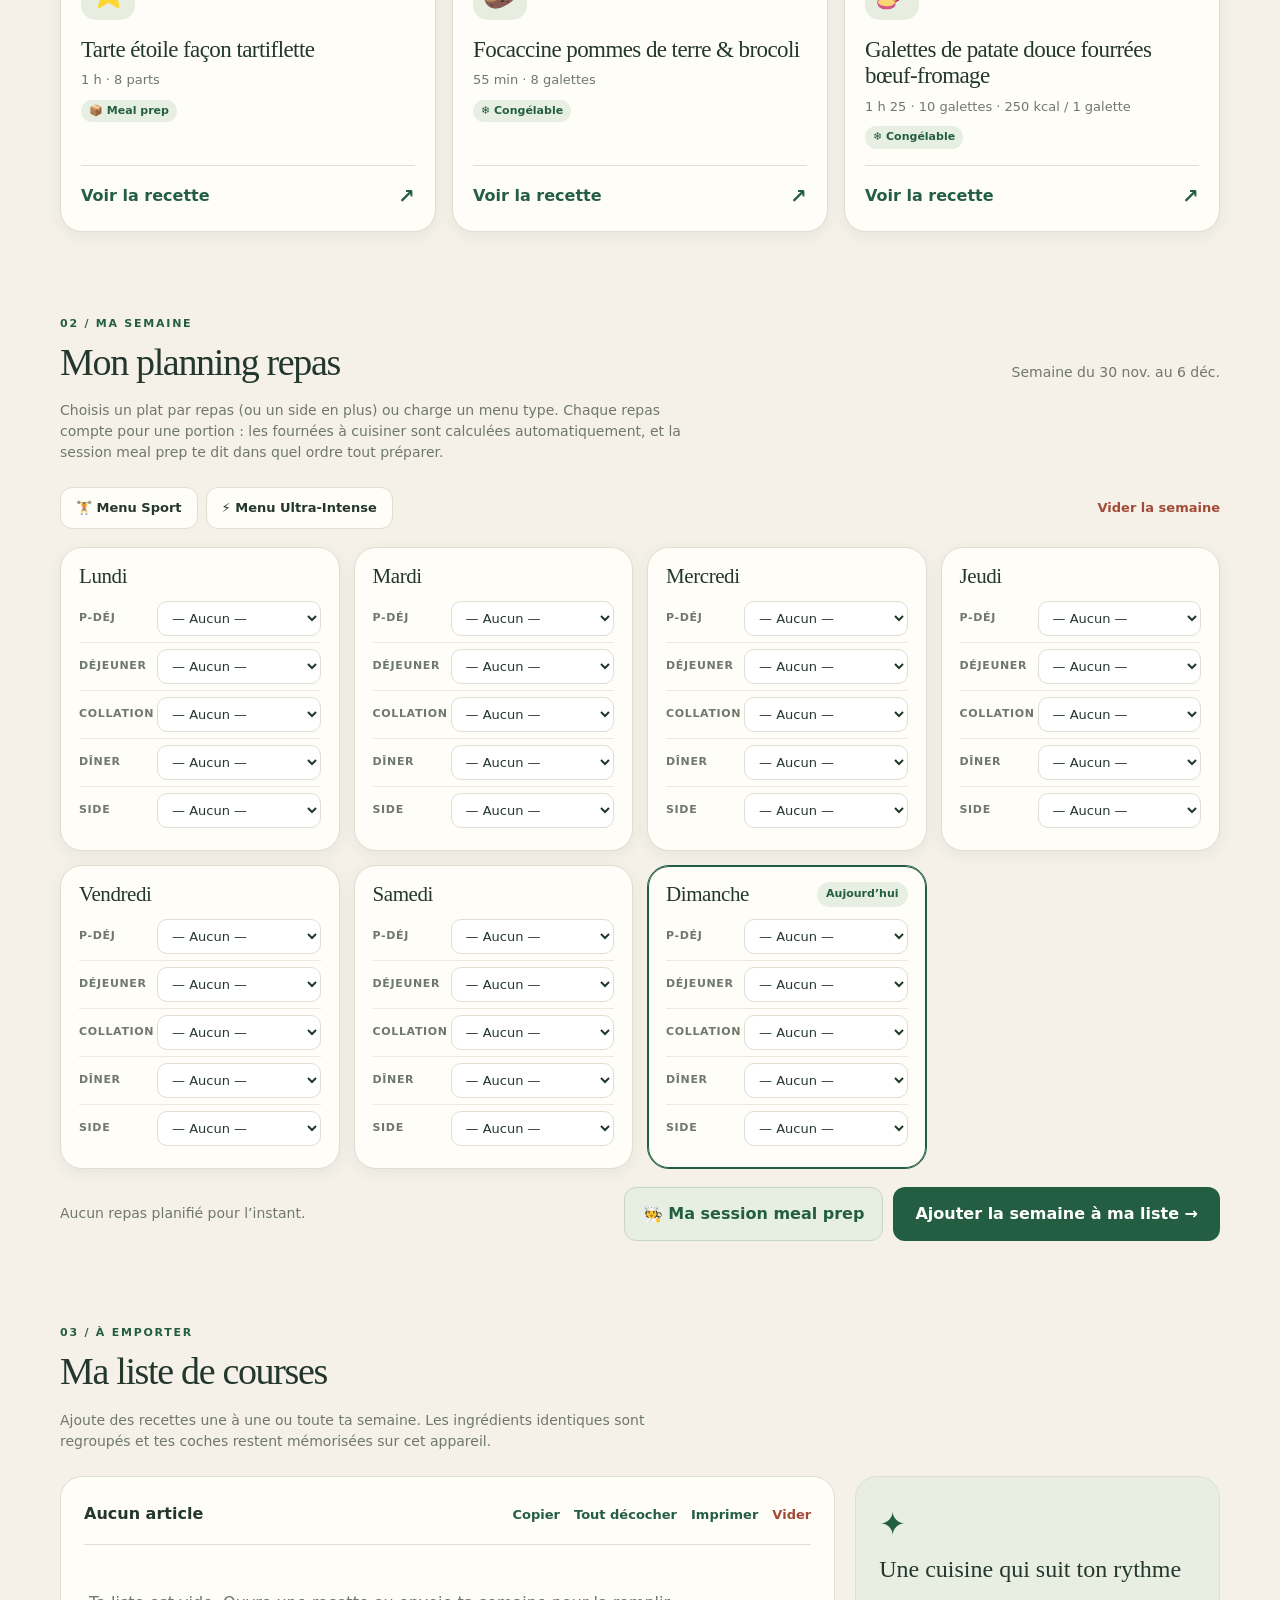
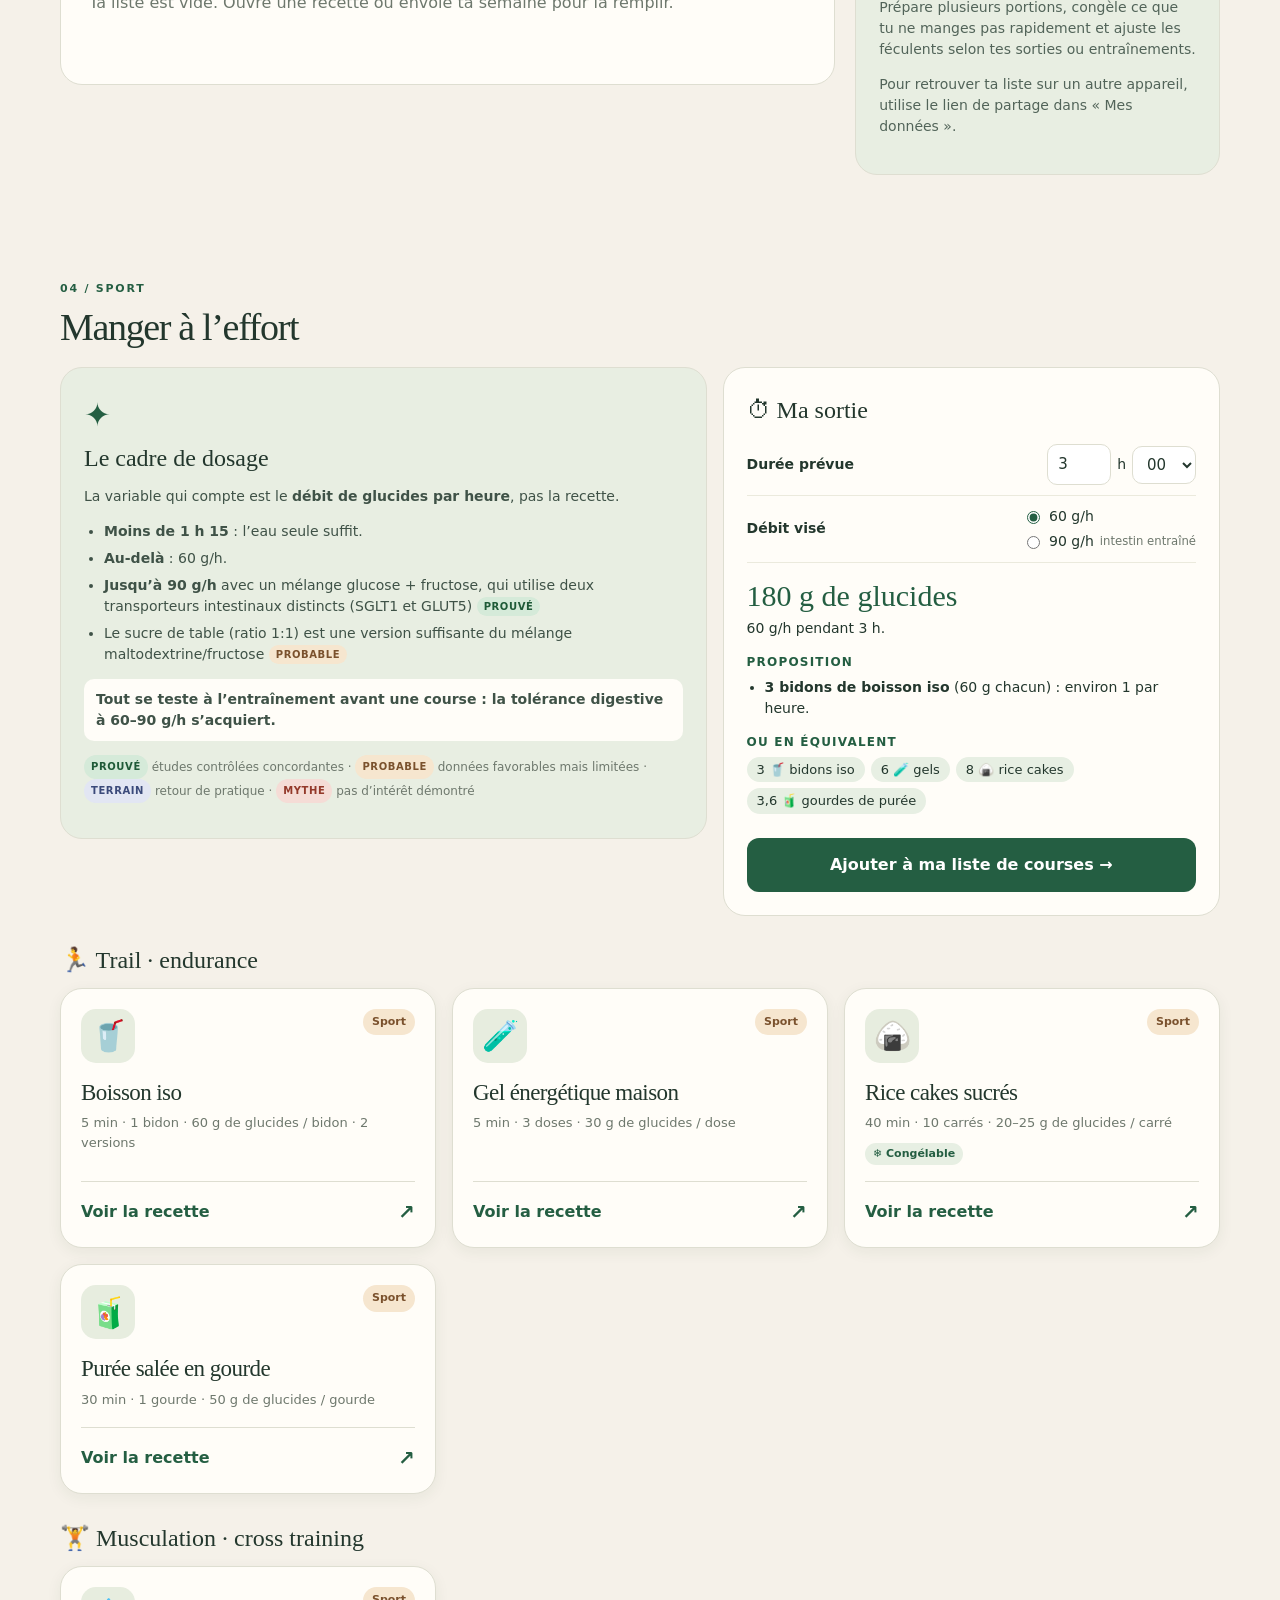
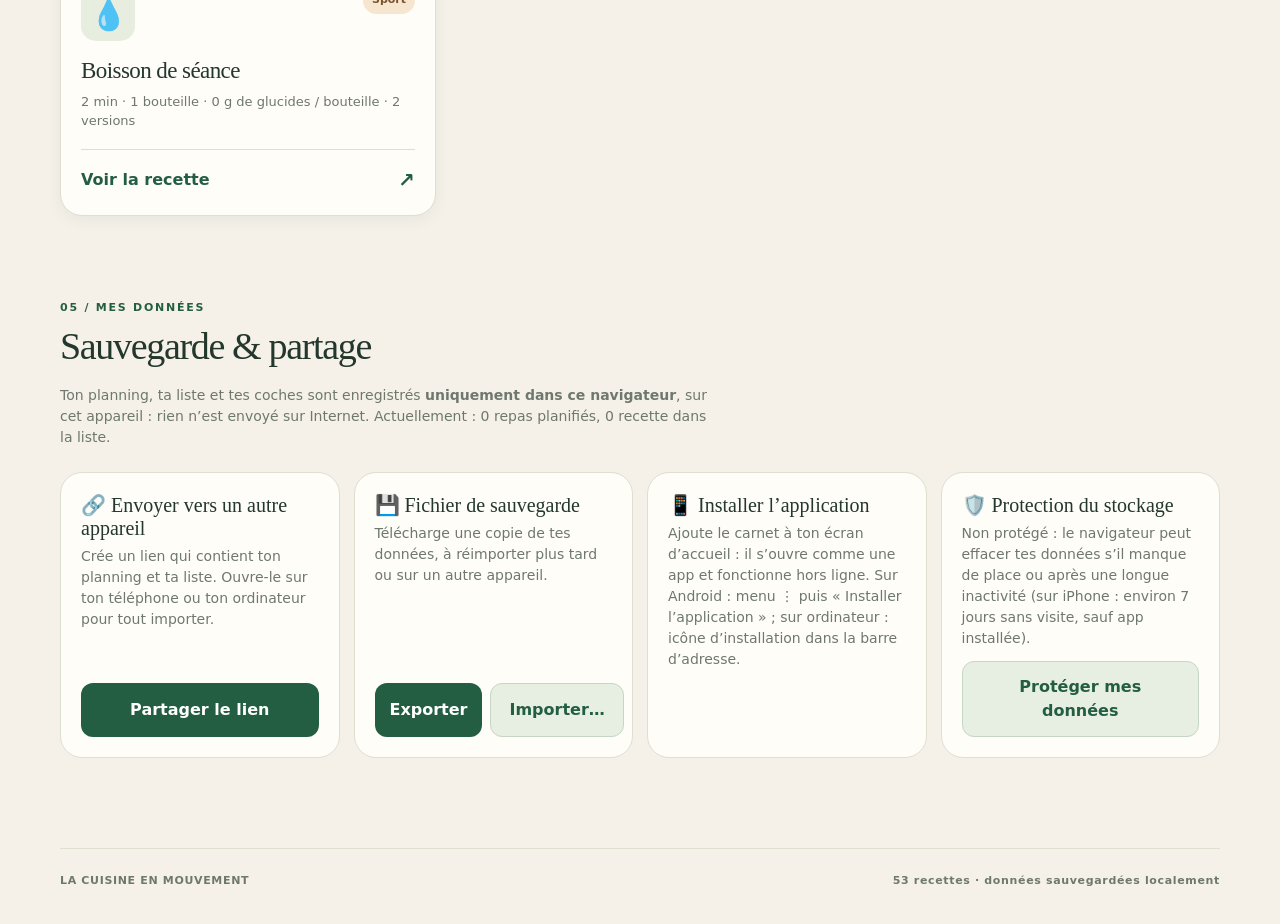
==== commit 1d911f76: "Onglet Sport : cadre de dosage, calculateur de glucides et 5 recettes d'effort - Boisson iso (malto " ====
--- a/recettes/index.html
+++ b/recettes/index.html
@@ -17,16 +17,20 @@
   <script defer src="script.js"></script>
 </head>
 <body>
-  <header class="top"><div class="wrap top-inner"><div class="brand"><span class="brand-mark">✳</span><span>LA CUISINE <strong>EN MOUVEMENT</strong></span></div><nav class="top-links"><a href="#semaine" class="top-week">Ma semaine</a><a href="#donnees" class="top-week">Mes données</a><a href="#courses" class="top-cart">Ma liste <span id="cart-count">0</span></a></nav></div></header>
+  <header class="top"><div class="wrap top-inner"><div class="brand"><span class="brand-mark">✳</span><span>LA CUISINE <strong>EN MOUVEMENT</strong></span></div><nav class="top-links"><a href="#semaine" class="top-week">Ma semaine</a><a href="#sport" class="top-week">Sport</a><a href="#donnees" class="top-week">Mes données</a><a href="#courses" class="top-cart">Ma liste <span id="cart-count">0</span></a></nav></div></header>
   <main class="wrap">
     <section class="hero"><div><span class="eyebrow">MON CARNET · SPORT & PLAISIR</span><h1>Bien manger,<br><em>tout simplement.</em></h1><p>Des recettes faciles à retrouver et les courses prêtes en quelques clics.</p></div><div class="hero-art" aria-hidden="true"><span>🥑</span><span>🍋</span><span>🥦</span></div></section>
     <section id="recettes" aria-label="Recettes"><div class="section-heading"><div><span class="eyebrow">01 / LES RECETTES</span><h2>Qu’est-ce qu’on cuisine ?</h2></div><span id="result-count" class="muted"></span></div><div class="controls"><label class="search"><span>⌕</span><input id="search" type="search" placeholder="Chercher un plat ou un ingrédient…" aria-label="Chercher une recette"></label><div id="filters" class="filters" role="group" aria-label="Filtrer par catégorie"></div></div><div id="cards" class="cards"></div></section>
     <section id="semaine" class="week-section" aria-label="Planning de la semaine"><div class="section-heading"><div><span class="eyebrow">02 / MA SEMAINE</span><h2>Mon planning repas</h2></div><span id="week-label" class="muted"></span></div><p class="muted shopping-intro">Choisis un plat par repas (ou un side en plus) ou charge un menu type. Chaque repas compte pour une portion : les fournées à cuisiner sont calculées automatiquement, et la session meal prep te dit dans quel ordre tout préparer.</p><div class="week-tools"><button type="button" class="filter" data-tpl="sport">🏋️ Menu Sport</button><button type="button" class="filter" data-tpl="ultra">⚡ Menu Ultra-Intense</button><button id="clear-week" class="text-btn danger" type="button">Vider la semaine</button></div><div id="week" class="week"></div><div class="week-foot"><div id="week-summary" class="muted"></div><div class="week-actions"><button id="open-prep" class="btn-secondary" type="button">🧑‍🍳 Ma session meal prep</button><button id="week-to-list" class="add" type="button">Ajouter la semaine à ma liste →</button></div></div></section>
     <section id="courses" class="shopping"><div class="section-heading"><div><span class="eyebrow">03 / À EMPORTER</span><h2>Ma liste de courses</h2></div></div><p class="muted shopping-intro">Ajoute des recettes une à une ou toute ta semaine. Les ingrédients identiques sont regroupés et tes coches restent mémorisées sur cet appareil.</p><div class="shopping-layout"><div class="basket"><div class="basket-head"><strong id="shopping-status">Aucun article</strong><div class="basket-actions"><button id="copy" class="text-btn" type="button">Copier</button><button id="uncheck" class="text-btn" type="button">Tout décocher</button><button id="print" class="text-btn" type="button">Imprimer</button><button id="clear" class="text-btn danger" type="button">Vider</button></div></div><div id="shopping-list"></div></div><aside class="tip"><span class="tip-icon">✦</span><h3>Une cuisine qui suit ton rythme</h3><p>Prépare plusieurs portions, congèle ce que tu ne manges pas rapidement et ajuste les féculents selon tes sorties ou entraînements.</p><p>Pour retrouver ta liste sur un autre appareil, utilise le lien de partage dans « Mes données ».</p></aside></div></section>
-    <section id="donnees" class="data-section" aria-label="Mes données"><div class="section-heading"><div><span class="eyebrow">04 / MES DONNÉES</span><h2>Sauvegarde & partage</h2></div></div><p class="muted shopping-intro">Ton planning, ta liste et tes coches sont enregistrés <strong>uniquement dans ce navigateur</strong>, sur cet appareil : rien n’est envoyé sur Internet. <span id="data-status"></span></p><div class="data-grid"><article class="data-card"><h3>🔗 Envoyer vers un autre appareil</h3><p>Crée un lien qui contient ton planning et ta liste. Ouvre-le sur ton téléphone ou ton ordinateur pour tout importer.</p><button id="share" class="add" type="button">Partager le lien</button></article><article class="data-card"><h3>💾 Fichier de sauvegarde</h3><p>Télécharge une copie de tes données, à réimporter plus tard ou sur un autre appareil.</p><div class="data-actions"><button id="export" class="add" type="button">Exporter</button><button id="import" class="btn-secondary" type="button">Importer…</button></div><input id="import-file" type="file" accept="application/json,.json" hidden></article><article class="data-card"><h3>📱 Installer l’application</h3><p id="install-help">Ajoute le carnet à ton écran d’accueil : il s’ouvre comme une app et fonctionne hors ligne, même au magasin.</p><button id="install" class="add" type="button" hidden>Installer</button></article><article class="data-card"><h3>🛡️ Protection du stockage</h3><p id="storage-status">Vérification…</p><button id="persist" class="btn-secondary" type="button" hidden>Protéger mes données</button></article></div></section>
+    <section id="sport" class="sport-section" aria-label="Nutrition sportive"><div class="section-heading"><div><span class="eyebrow">04 / SPORT</span><h2>Manger à l’effort</h2></div></div>
+      <div class="sport-top"><article class="dose-card"><span class="tip-icon">✦</span><h3>Le cadre de dosage</h3><p>La variable qui compte est le <strong>débit de glucides par heure</strong>, pas la recette.</p><ul><li><strong>Moins de 1 h 15</strong> : l’eau seule suffit.</li><li><strong>Au-delà</strong> : 60 g/h.</li><li><strong>Jusqu’à 90 g/h</strong> avec un mélange glucose + fructose, qui utilise deux transporteurs intestinaux distincts (SGLT1 et GLUT5) <span class="ev ev-prouve">PROUVÉ</span></li><li>Le sucre de table (ratio 1:1) est une version suffisante du mélange maltodextrine/fructose <span class="ev ev-probable">PROBABLE</span></li></ul><p class="dose-warn">Tout se teste à l’entraînement avant une course : la tolérance digestive à 60–90 g/h s’acquiert.</p><p class="ev-legend"><span class="ev ev-prouve">PROUVÉ</span> études contrôlées concordantes · <span class="ev ev-probable">PROBABLE</span> données favorables mais limitées · <span class="ev ev-terrain">TERRAIN</span> retour de pratique · <span class="ev ev-mythe">MYTHE</span> pas d’intérêt démontré</p></article>
+      <form id="sport-calc" class="calc" onsubmit="return false"><h3>⏱ Ma sortie</h3><div class="calc-row"><label>Durée prévue</label><span class="calc-dur"><input id="sp-h" type="number" min="0" max="30" value="3" inputmode="numeric" aria-label="Heures"> h <select id="sp-m" aria-label="Minutes"><option value="0">00</option><option value="15">15</option><option value="30">30</option><option value="45">45</option></select></span></div><div class="calc-row"><label>Débit visé</label><span class="calc-rate"><label><input type="radio" name="sp-rate" value="60" checked> 60 g/h</label><label><input type="radio" name="sp-rate" value="90"> 90 g/h <small>intestin entraîné</small></label></span></div><div id="sp-result" class="calc-result" aria-live="polite"></div><button id="sp-add" class="add" type="button">Ajouter à ma liste de courses →</button></form></div>
+      <div id="sport-cards"></div></section>
+    <section id="donnees" class="data-section" aria-label="Mes données"><div class="section-heading"><div><span class="eyebrow">05 / MES DONNÉES</span><h2>Sauvegarde & partage</h2></div></div><p class="muted shopping-intro">Ton planning, ta liste et tes coches sont enregistrés <strong>uniquement dans ce navigateur</strong>, sur cet appareil : rien n’est envoyé sur Internet. <span id="data-status"></span></p><div class="data-grid"><article class="data-card"><h3>🔗 Envoyer vers un autre appareil</h3><p>Crée un lien qui contient ton planning et ta liste. Ouvre-le sur ton téléphone ou ton ordinateur pour tout importer.</p><button id="share" class="add" type="button">Partager le lien</button></article><article class="data-card"><h3>💾 Fichier de sauvegarde</h3><p>Télécharge une copie de tes données, à réimporter plus tard ou sur un autre appareil.</p><div class="data-actions"><button id="export" class="add" type="button">Exporter</button><button id="import" class="btn-secondary" type="button">Importer…</button></div><input id="import-file" type="file" accept="application/json,.json" hidden></article><article class="data-card"><h3>📱 Installer l’application</h3><p id="install-help">Ajoute le carnet à ton écran d’accueil : il s’ouvre comme une app et fonctionne hors ligne, même au magasin.</p><button id="install" class="add" type="button" hidden>Installer</button></article><article class="data-card"><h3>🛡️ Protection du stockage</h3><p id="storage-status">Vérification…</p><button id="persist" class="btn-secondary" type="button" hidden>Protéger mes données</button></article></div></section>
   </main>
   <footer class="wrap foot"><span>LA CUISINE EN MOUVEMENT</span><span id="foot-count">19 recettes · données sauvegardées localement</span></footer>
-  <nav class="tabbar" aria-label="Navigation"><a href="#recettes" data-tab="recettes"><span class="ti" aria-hidden="true">📖</span>Recettes</a><a href="#semaine" data-tab="semaine"><span class="ti" aria-hidden="true">📅</span>Semaine</a><a href="#courses" data-tab="courses"><span class="ti" aria-hidden="true">🛒</span>Liste<span id="tab-count" class="tab-badge" hidden>0</span></a><a href="#donnees" data-tab="donnees"><span class="ti" aria-hidden="true">💾</span>Données</a></nav>
+  <nav class="tabbar" aria-label="Navigation"><a href="#recettes" data-tab="recettes"><span class="ti" aria-hidden="true">📖</span>Recettes</a><a href="#semaine" data-tab="semaine"><span class="ti" aria-hidden="true">📅</span>Semaine</a><a href="#courses" data-tab="courses"><span class="ti" aria-hidden="true">🛒</span>Liste<span id="tab-count" class="tab-badge" hidden>0</span></a><a href="#sport" data-tab="sport"><span class="ti" aria-hidden="true">🏃</span>Sport</a><a href="#donnees" data-tab="donnees"><span class="ti" aria-hidden="true">💾</span>Données</a></nav>
   <div id="timers" class="timers-slot floating-timers" aria-live="polite"></div>
   <dialog id="recipe-dialog"><div class="dialog-shell"><button id="close-dialog" class="close" type="button" aria-label="Fermer">×</button><div id="recipe-content"></div></div></dialog>
   <dialog id="cook-dialog" class="cook-dialog" aria-label="Mode cuisine"><div id="cook-content" class="cook"></div></dialog>
--- a/recettes/style.css
+++ b/recettes/style.css
@@ -68,3 +68,18 @@
   .prep-item{flex-wrap:wrap}.prep-links{flex-direction:row;gap:14px;width:100%;padding-left:29px}
   .data-actions{grid-template-columns:1fr}
 }
+/* Onglet Sport */
+.sport-section{padding:0 0 78px}.sport-top{display:grid;grid-template-columns:minmax(0,1.3fr) minmax(0,1fr);gap:16px;align-items:start;margin-bottom:10px}
+.dose-card,.calc{background:var(--paper);border:1px solid var(--line);border-radius:var(--radius);padding:23px}.dose-card{background:#e8eee2}.dose-card h3,.calc h3{font:24px Georgia,serif;margin:6px 0 10px}.dose-card p,.dose-card li{font-size:14px;color:#3f5247}.dose-card ul{padding-left:20px;margin:8px 0 12px}.dose-card li{margin-bottom:6px}
+.dose-warn{background:var(--paper);border-radius:10px;padding:10px 12px;font-weight:700}.ev-legend{font-size:12px!important;line-height:2;color:var(--muted)!important}
+.ev{display:inline-block;font-size:10px;font-weight:800;letter-spacing:.06em;padding:2px 7px;border-radius:99px;vertical-align:1px;white-space:nowrap}.ev-prouve{background:#d5ead9;color:#1e5a37}.ev-probable{background:#f6e6cf;color:#7a512d}.ev-terrain{background:#e2e6f3;color:#3b4a7a}.ev-mythe{background:#f5dcd6;color:#93392a}
+.calc-row{display:flex;justify-content:space-between;align-items:center;gap:10px;flex-wrap:wrap;padding:10px 0;border-bottom:1px solid #ebeadd;font-size:14px}.calc-row>label{font-weight:750}
+.calc-dur{display:flex;align-items:center;gap:6px}.calc-dur input,.calc-dur select{width:64px;border:1px solid var(--line);background:#fff;border-radius:10px;padding:8px 10px;font-size:15px;color:var(--ink)}
+.calc-rate{display:flex;flex-direction:column;gap:4px}.calc-rate label{display:flex;align-items:center;gap:6px;cursor:pointer}.calc-rate input{accent-color:var(--green)}.calc-rate small{color:var(--muted)}
+.calc-result{padding:12px 0 4px;font-size:14px}.calc-result p{margin:0 0 6px}.calc-result h4{font-size:12px;letter-spacing:.1em;text-transform:uppercase;color:var(--green);margin:14px 0 6px}.calc-result ul{padding-left:18px;margin:0}.calc-result li{margin-bottom:5px}
+.sp-big{font:30px/1.1 Georgia,serif!important;color:var(--green);margin:4px 0 6px!important}.sp-eq{display:flex;flex-wrap:wrap;gap:6px}.sp-eq span{background:var(--light);border-radius:99px;padding:3px 10px;font-size:13px}
+.calc .add{margin-top:14px}.sport-group{font:24px Georgia,serif;margin:30px 0 14px}
+.tips{padding-left:20px;margin:0}.tips li{padding:0 0 9px 4px;font-size:14px}
+@media(max-width:860px){.sport-top{grid-template-columns:1fr}}
+@media(max-width:590px){.sport-section{padding-bottom:50px}.dose-card,.calc{padding:19px}}
+@media print{#sport{display:none!important}}
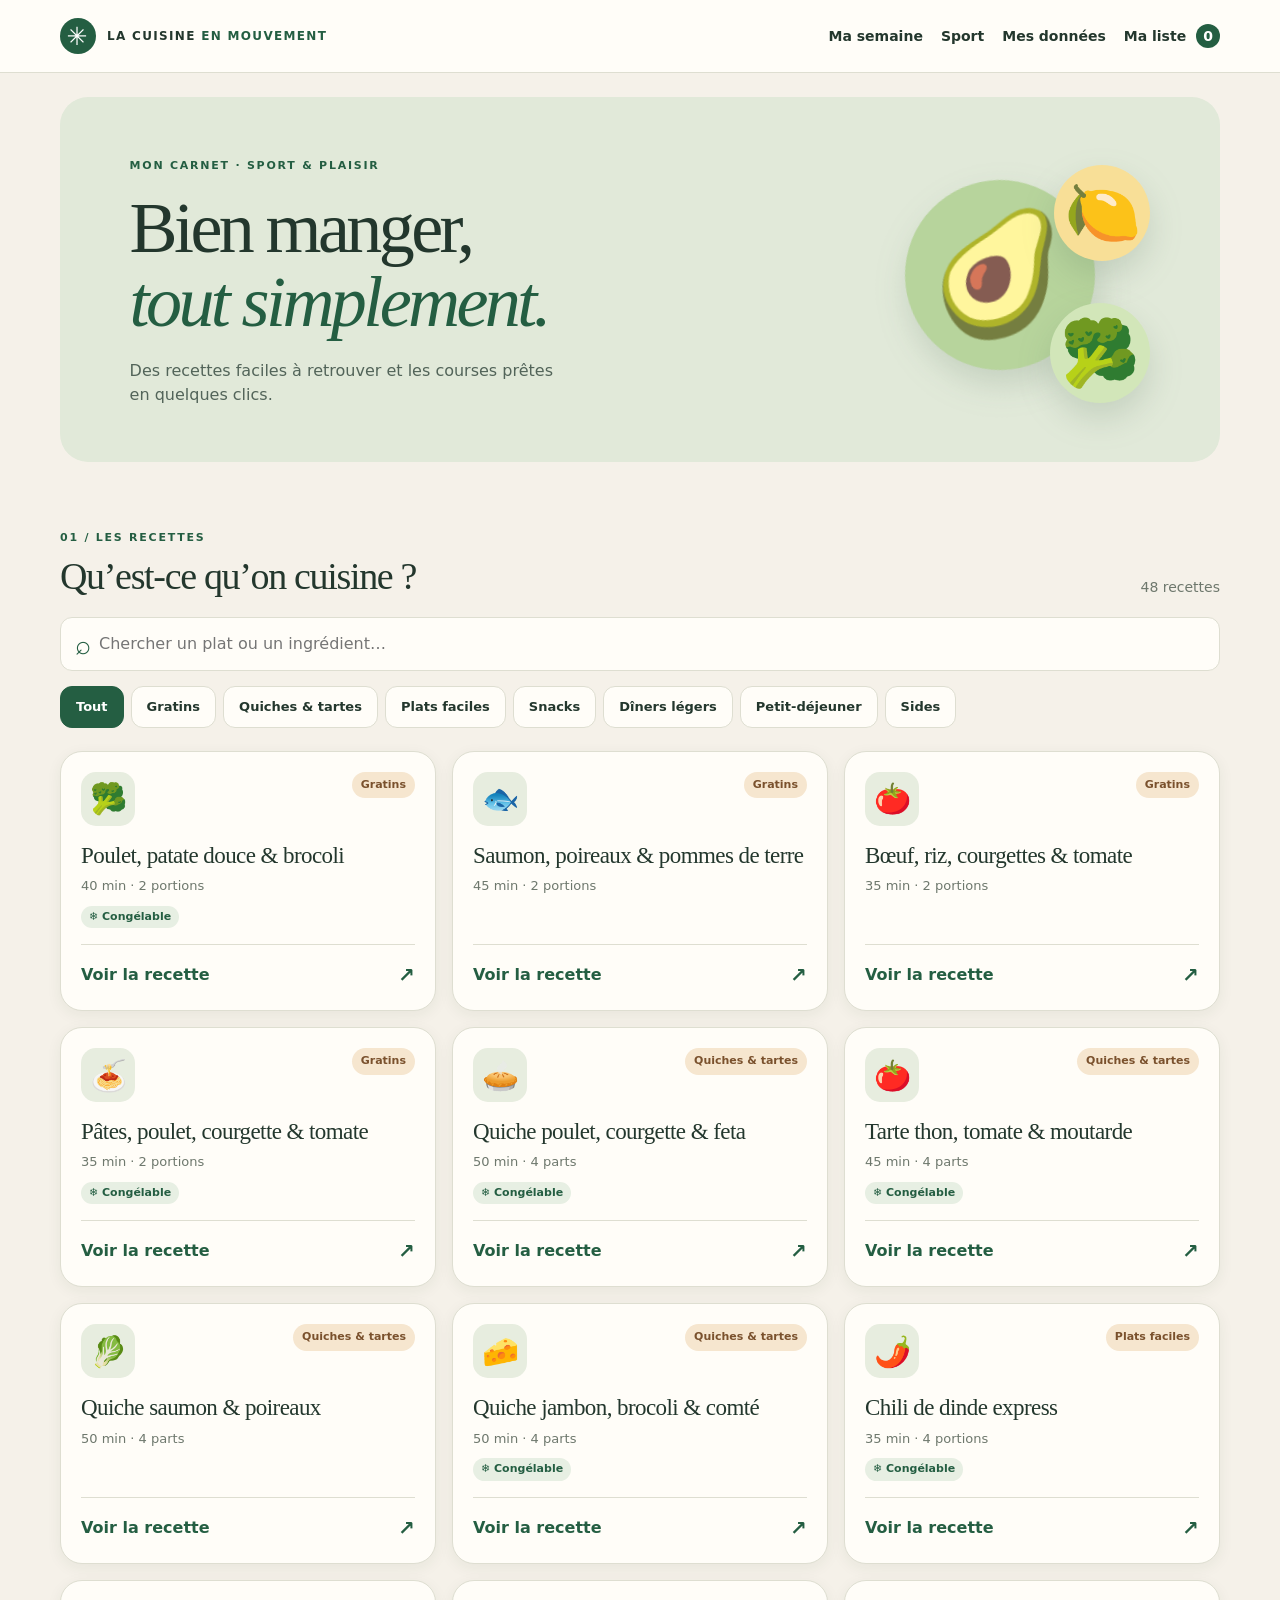
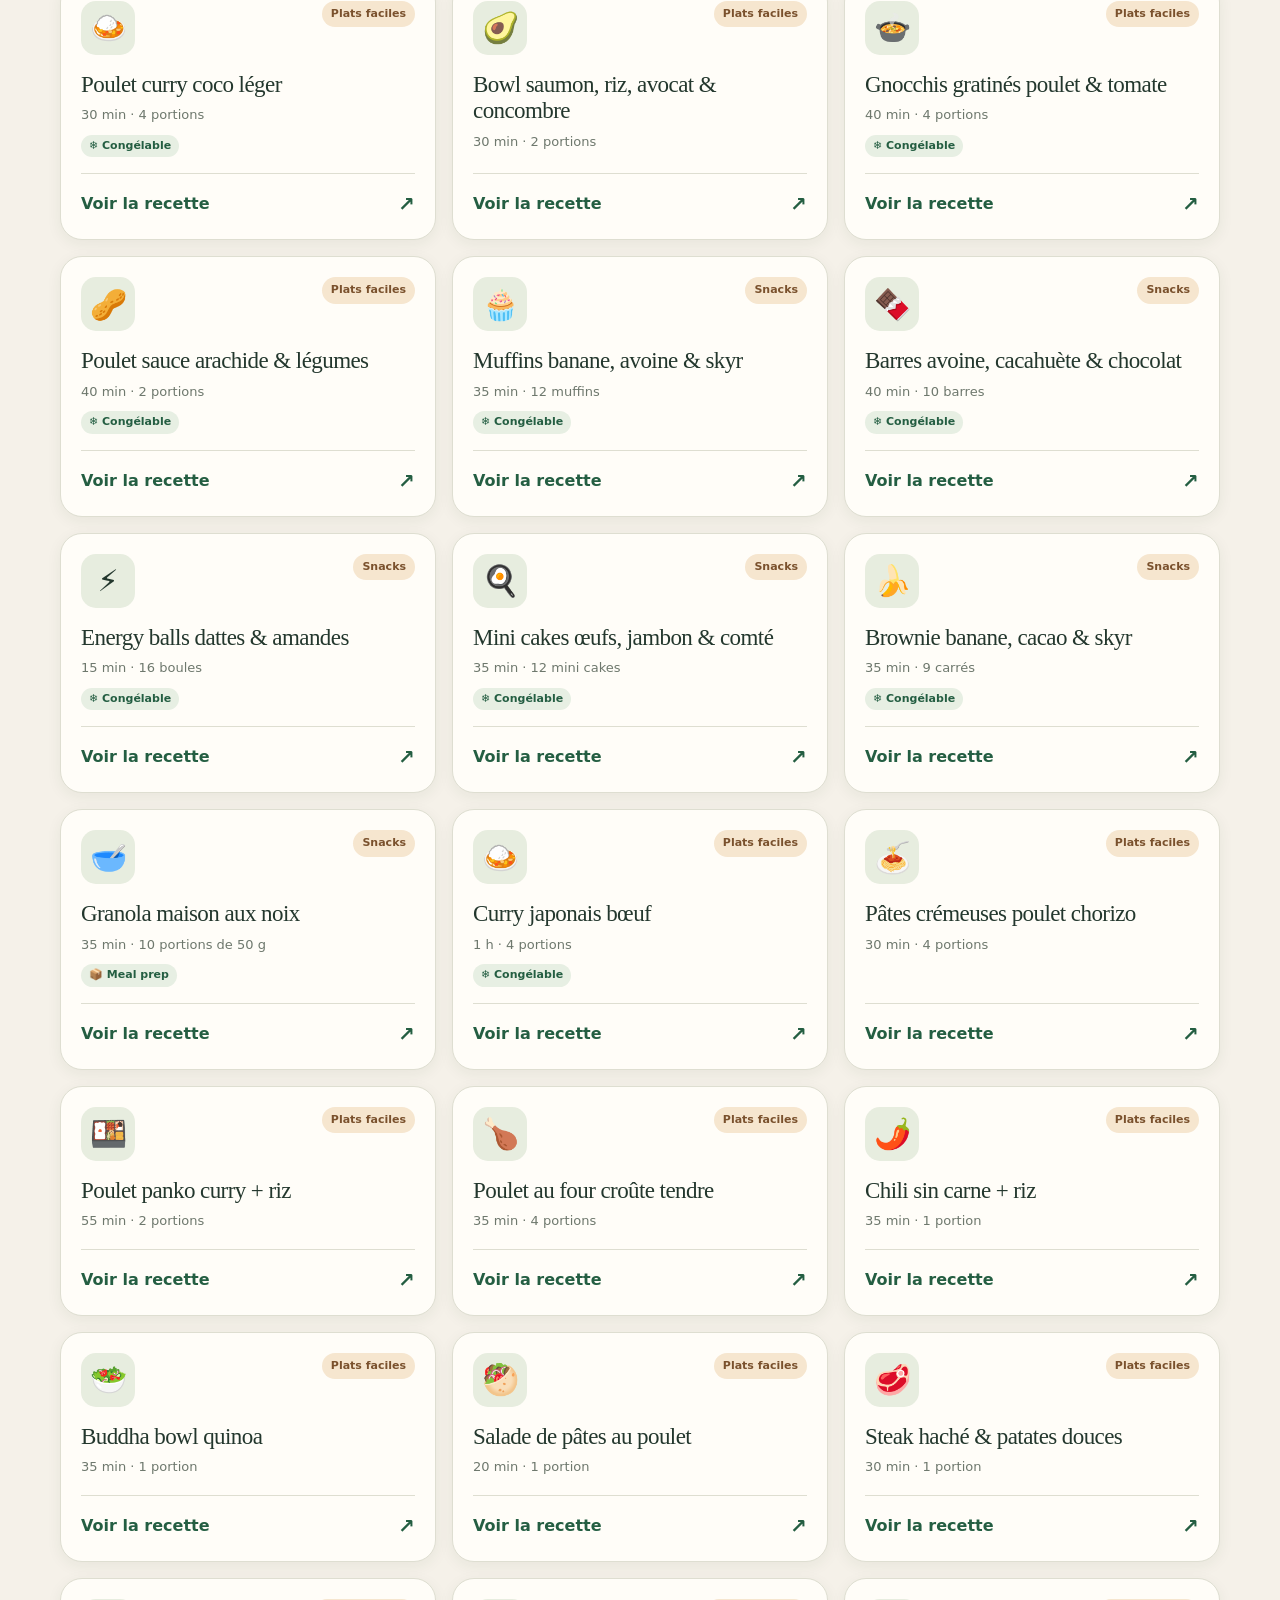
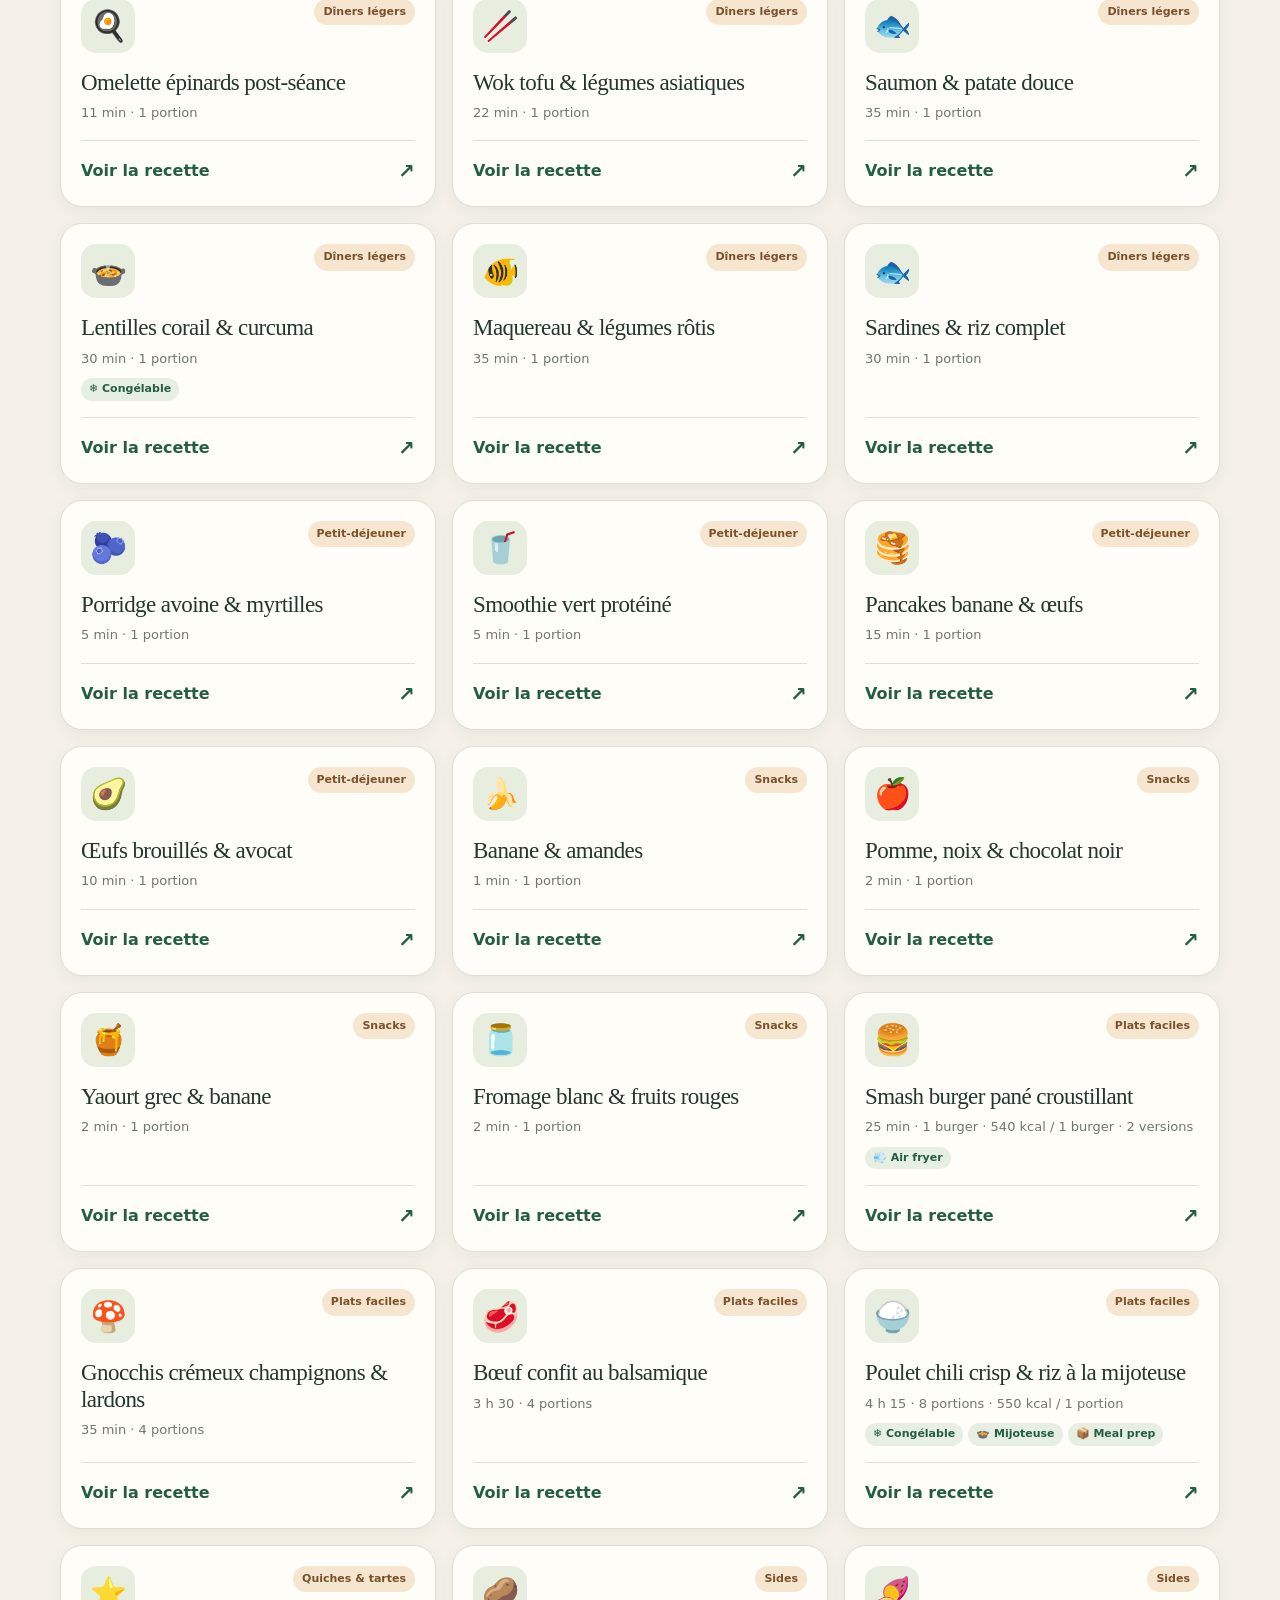
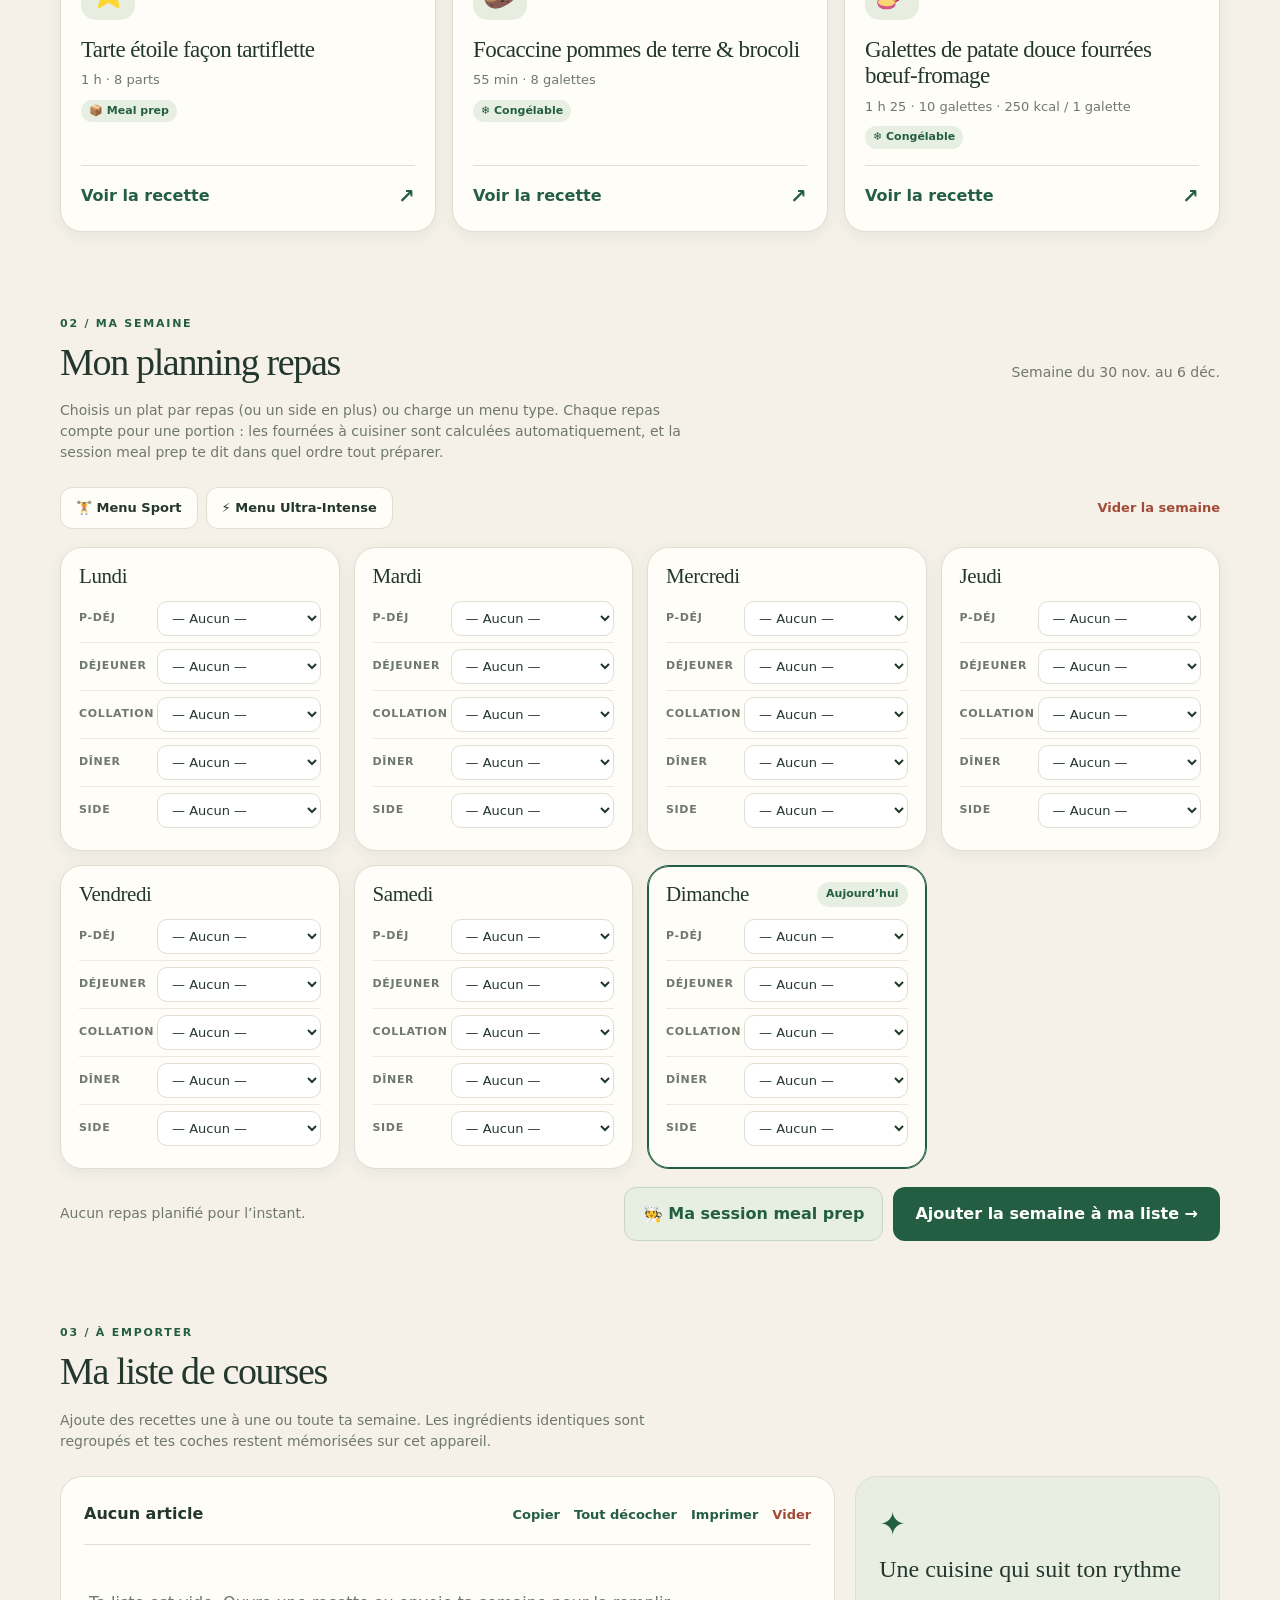
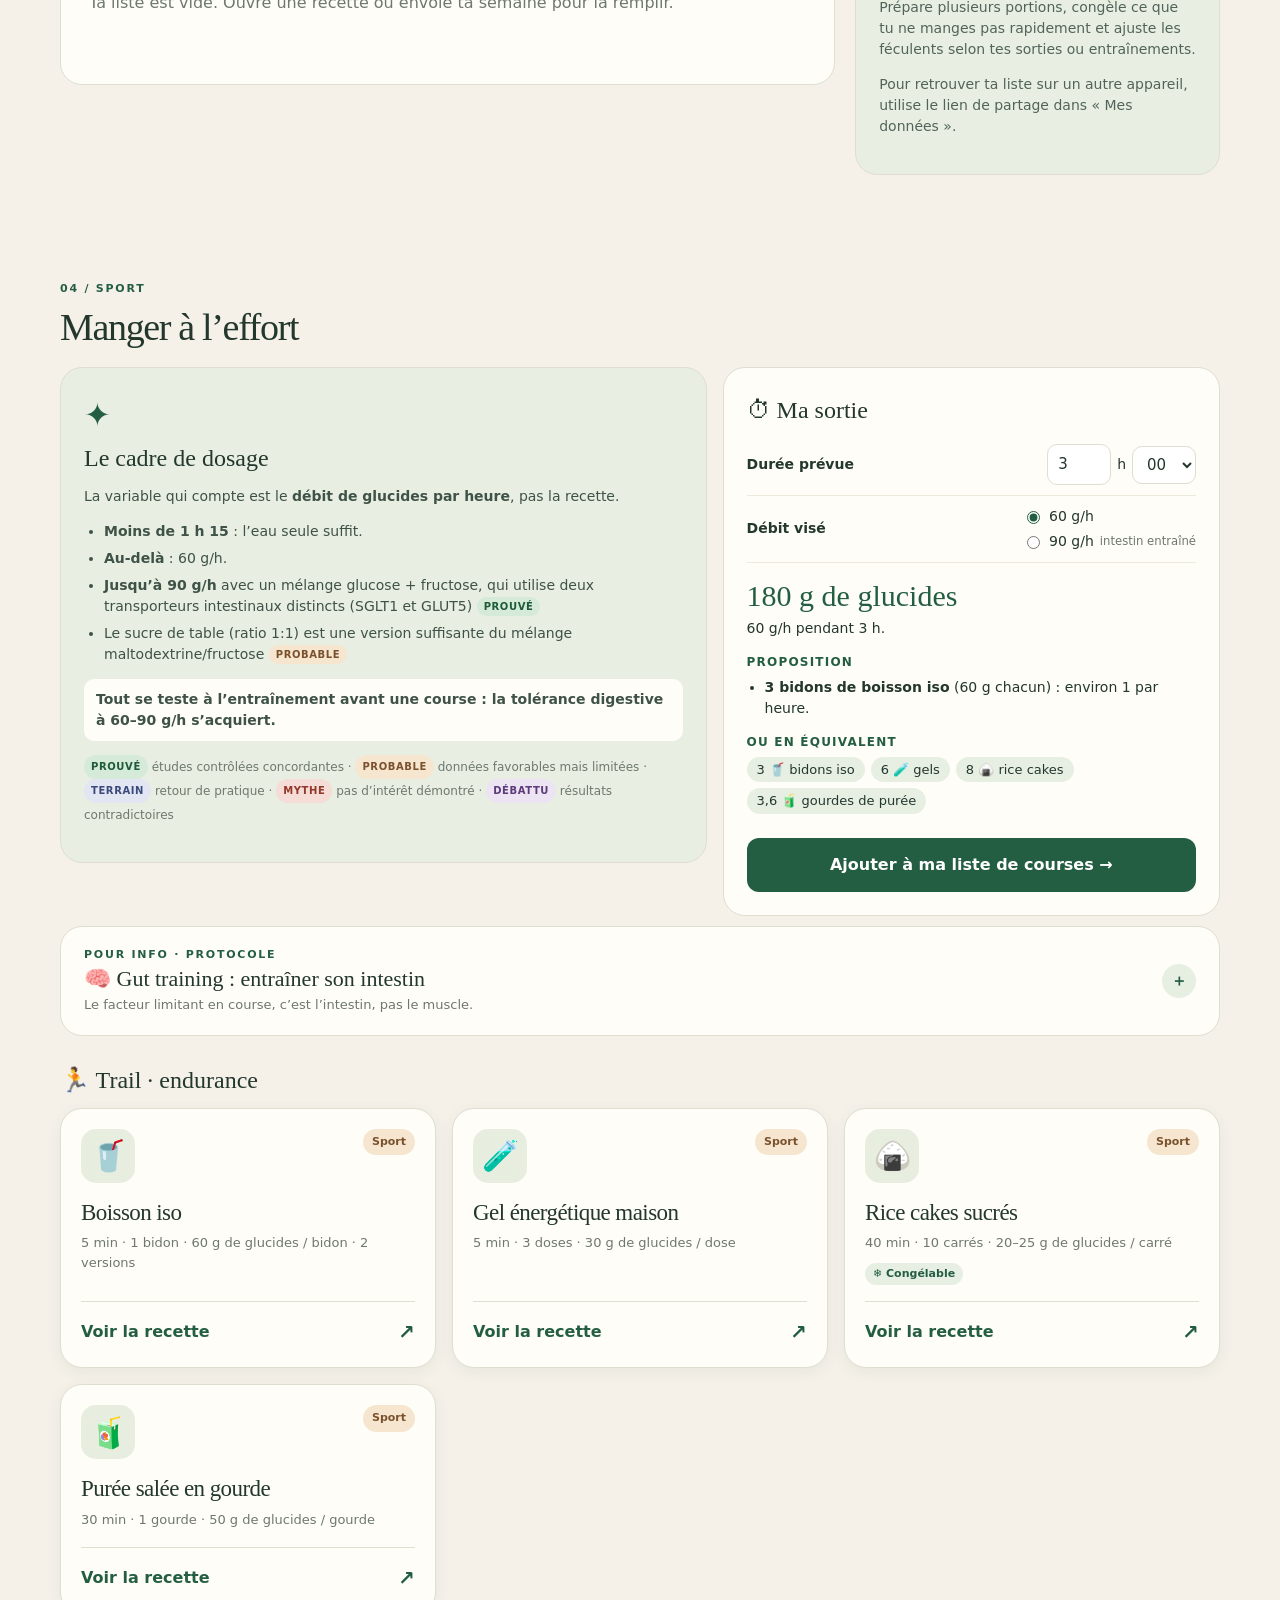
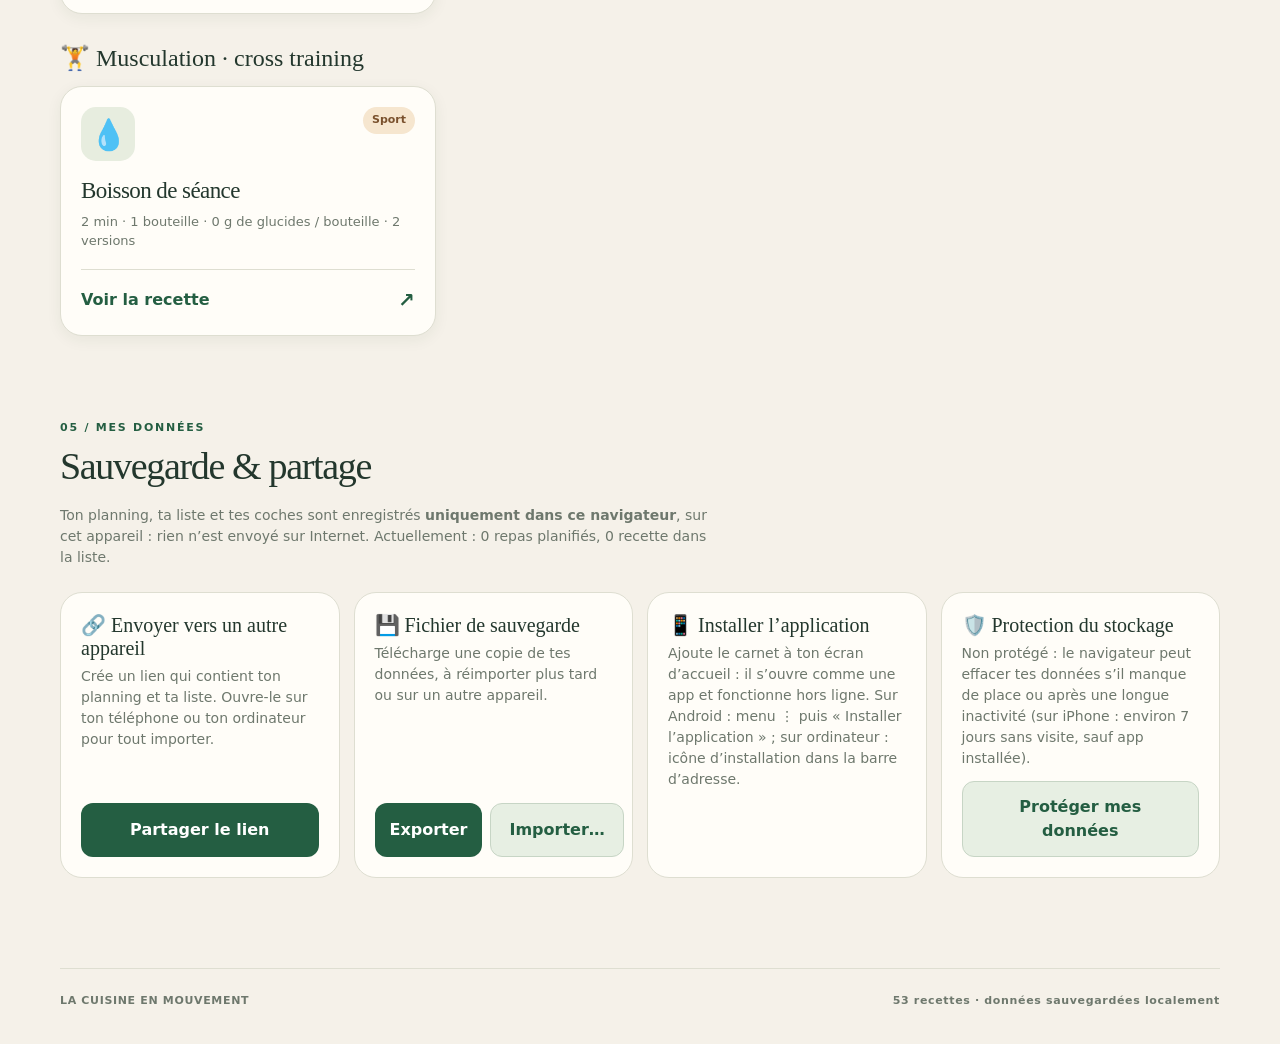
==== commit 44f087b0: "Onglet Sport : encadré gut training (protocole d'entraînement digestif) Case dépliante avec adaptati" ====
--- a/recettes/index.html
+++ b/recettes/index.html
@@ -24,8 +24,17 @@
     <section id="semaine" class="week-section" aria-label="Planning de la semaine"><div class="section-heading"><div><span class="eyebrow">02 / MA SEMAINE</span><h2>Mon planning repas</h2></div><span id="week-label" class="muted"></span></div><p class="muted shopping-intro">Choisis un plat par repas (ou un side en plus) ou charge un menu type. Chaque repas compte pour une portion : les fournées à cuisiner sont calculées automatiquement, et la session meal prep te dit dans quel ordre tout préparer.</p><div class="week-tools"><button type="button" class="filter" data-tpl="sport">🏋️ Menu Sport</button><button type="button" class="filter" data-tpl="ultra">⚡ Menu Ultra-Intense</button><button id="clear-week" class="text-btn danger" type="button">Vider la semaine</button></div><div id="week" class="week"></div><div class="week-foot"><div id="week-summary" class="muted"></div><div class="week-actions"><button id="open-prep" class="btn-secondary" type="button">🧑‍🍳 Ma session meal prep</button><button id="week-to-list" class="add" type="button">Ajouter la semaine à ma liste →</button></div></div></section>
     <section id="courses" class="shopping"><div class="section-heading"><div><span class="eyebrow">03 / À EMPORTER</span><h2>Ma liste de courses</h2></div></div><p class="muted shopping-intro">Ajoute des recettes une à une ou toute ta semaine. Les ingrédients identiques sont regroupés et tes coches restent mémorisées sur cet appareil.</p><div class="shopping-layout"><div class="basket"><div class="basket-head"><strong id="shopping-status">Aucun article</strong><div class="basket-actions"><button id="copy" class="text-btn" type="button">Copier</button><button id="uncheck" class="text-btn" type="button">Tout décocher</button><button id="print" class="text-btn" type="button">Imprimer</button><button id="clear" class="text-btn danger" type="button">Vider</button></div></div><div id="shopping-list"></div></div><aside class="tip"><span class="tip-icon">✦</span><h3>Une cuisine qui suit ton rythme</h3><p>Prépare plusieurs portions, congèle ce que tu ne manges pas rapidement et ajuste les féculents selon tes sorties ou entraînements.</p><p>Pour retrouver ta liste sur un autre appareil, utilise le lien de partage dans « Mes données ».</p></aside></div></section>
     <section id="sport" class="sport-section" aria-label="Nutrition sportive"><div class="section-heading"><div><span class="eyebrow">04 / SPORT</span><h2>Manger à l’effort</h2></div></div>
-      <div class="sport-top"><article class="dose-card"><span class="tip-icon">✦</span><h3>Le cadre de dosage</h3><p>La variable qui compte est le <strong>débit de glucides par heure</strong>, pas la recette.</p><ul><li><strong>Moins de 1 h 15</strong> : l’eau seule suffit.</li><li><strong>Au-delà</strong> : 60 g/h.</li><li><strong>Jusqu’à 90 g/h</strong> avec un mélange glucose + fructose, qui utilise deux transporteurs intestinaux distincts (SGLT1 et GLUT5) <span class="ev ev-prouve">PROUVÉ</span></li><li>Le sucre de table (ratio 1:1) est une version suffisante du mélange maltodextrine/fructose <span class="ev ev-probable">PROBABLE</span></li></ul><p class="dose-warn">Tout se teste à l’entraînement avant une course : la tolérance digestive à 60–90 g/h s’acquiert.</p><p class="ev-legend"><span class="ev ev-prouve">PROUVÉ</span> études contrôlées concordantes · <span class="ev ev-probable">PROBABLE</span> données favorables mais limitées · <span class="ev ev-terrain">TERRAIN</span> retour de pratique · <span class="ev ev-mythe">MYTHE</span> pas d’intérêt démontré</p></article>
+      <div class="sport-top"><article class="dose-card"><span class="tip-icon">✦</span><h3>Le cadre de dosage</h3><p>La variable qui compte est le <strong>débit de glucides par heure</strong>, pas la recette.</p><ul><li><strong>Moins de 1 h 15</strong> : l’eau seule suffit.</li><li><strong>Au-delà</strong> : 60 g/h.</li><li><strong>Jusqu’à 90 g/h</strong> avec un mélange glucose + fructose, qui utilise deux transporteurs intestinaux distincts (SGLT1 et GLUT5) <span class="ev ev-prouve">PROUVÉ</span></li><li>Le sucre de table (ratio 1:1) est une version suffisante du mélange maltodextrine/fructose <span class="ev ev-probable">PROBABLE</span></li></ul><p class="dose-warn">Tout se teste à l’entraînement avant une course : la tolérance digestive à 60–90 g/h s’acquiert.</p><p class="ev-legend"><span class="ev ev-prouve">PROUVÉ</span> études contrôlées concordantes · <span class="ev ev-probable">PROBABLE</span> données favorables mais limitées · <span class="ev ev-terrain">TERRAIN</span> retour de pratique · <span class="ev ev-mythe">MYTHE</span> pas d’intérêt démontré · <span class="ev ev-debattu">DÉBATTU</span> résultats contradictoires</p></article>
       <form id="sport-calc" class="calc" onsubmit="return false"><h3>⏱ Ma sortie</h3><div class="calc-row"><label>Durée prévue</label><span class="calc-dur"><input id="sp-h" type="number" min="0" max="30" value="3" inputmode="numeric" aria-label="Heures"> h <select id="sp-m" aria-label="Minutes"><option value="0">00</option><option value="15">15</option><option value="30">30</option><option value="45">45</option></select></span></div><div class="calc-row"><label>Débit visé</label><span class="calc-rate"><label><input type="radio" name="sp-rate" value="60" checked> 60 g/h</label><label><input type="radio" name="sp-rate" value="90"> 90 g/h <small>intestin entraîné</small></label></span></div><div id="sp-result" class="calc-result" aria-live="polite"></div><button id="sp-add" class="add" type="button">Ajouter à ma liste de courses →</button></form></div>
+      <details class="gut"><summary><span><span class="eyebrow">POUR INFO · PROTOCOLE</span><strong>🧠 Gut training : entraîner son intestin</strong><small>Le facteur limitant en course, c’est l’intestin, pas le muscle.</small></span><span class="gut-chev" aria-hidden="true">＋</span></summary><div class="gut-body">
+<p>Le gut training consiste à exposer le tube digestif, de façon répétée, à de hauts débits de glucides et de liquide pendant l’effort. C’est utile parce que le facteur limitant de l’apport en course est l’intestin, pas le muscle : l’oxydation des glucides exogènes plafonne à l’absorption <span class="ev ev-prouve">PROUVÉ</span></p>
+<div class="gut-grid"><section><h4>Ce qui s’adapte</h4><ul><li><strong>Estomac</strong> : la tolérance au volume et la vitesse de vidange gastrique s’améliorent en quelques jours d’exposition, et de façon spécifique au nutriment ingéré <span class="ev ev-prouve">PROUVÉ · petits effectifs</span></li><li><strong>Intestin</strong> : la densité des transporteurs SGLT1 augmente avec l’apport glucidique. C’est robuste chez l’animal, indirect chez l’humain : 28 jours de régime riche en glucides augmentent l’oxydation des glucides exogènes (Cox 2010) <span class="ev ev-probable">PROBABLE</span></li><li><strong>Symptômes</strong> : deux semaines à 90 g/h en courant réduisent les troubles digestifs et la malabsorption, avec un gain de performance (Costa 2017) <span class="ev ev-probable">PROBABLE</span></li></ul></section>
+<section><h4>Pourquoi le trail est le pire cas</h4><p>L’effort détourne jusqu’à 80 % du débit sanguin digestif (hypoperfusion splanchnique) <span class="ev ev-prouve">PROUVÉ</span>. La chaleur, la déshydratation, l’intensité et les chocs mécaniques de la descente aggravent le tableau, ce qui explique que les coureurs aient plus de troubles que les cyclistes.</p></section></div>
+<section class="gut-protocol"><h4>Protocole</h4><ol><li><strong>Durée</strong> : 4 à 8 semaines avant l’objectif, sur 1 à 2 sorties longues par semaine. Deux semaines est le minimum étudié.</li><li><strong>Progression</strong> : <span class="steps-rate"><span>40</span>→<span>60</span>→<span>75</span>→<span>90 g/h</span></span>, par paliers de 10–15 g/h par semaine <span class="ev ev-terrain">TERRAIN</span>. Tu recules d’un palier si les symptômes apparaissent.</li><li><strong>Spécificité</strong> : mêmes produits, même ratio glucose/fructose et même intensité qu’en course, avec au moins une sortie en descente et une à la chaleur.</li><li><strong>Volume</strong> : entraîne aussi le débit de boisson (500–750 ml/h), l’estomac tolère mieux ce qu’il a déjà reçu.</li><li><strong>Réversibilité</strong> : l’adaptation se perd probablement en quelques semaines sans exposition <span class="ev ev-probable">PROBABLE</span>, donc elle se cale en fin de préparation.</li></ol></section>
+<div class="gut-grid"><section><h4>Optimal ou suffisant</h4><p>Sur un trail de moins de 3 h, 60 g/h suffit et se tolère souvent sans préparation dédiée. Le protocole complet se justifie pour viser 90 g/h sur du long. Les 120 g/h sont <span class="ev ev-debattu">DÉBATTU</span> : peu d’études, bénéfice incertain au-delà du plafond d’oxydation.</p></section>
+<section><h4>Deux points annexes</h4><ul><li>Les anti-inflammatoires (AINS) avant ou pendant l’effort augmentent la perméabilité intestinale <span class="ev ev-prouve">PROUVÉ</span> : à éviter.</li><li>Réduire les FODMAP (glucides fermentescibles) 24–48 h avant la course diminue les symptômes chez les sujets sensibles <span class="ev ev-probable">PROBABLE</span></li></ul></section></div>
+<p class="dose-warn">En recomposition, ces glucides se prennent sur ton budget calorique du jour, en les déplaçant autour de la sortie longue plutôt qu’en les ajoutant.</p>
+</div></details>
       <div id="sport-cards"></div></section>
     <section id="donnees" class="data-section" aria-label="Mes données"><div class="section-heading"><div><span class="eyebrow">05 / MES DONNÉES</span><h2>Sauvegarde & partage</h2></div></div><p class="muted shopping-intro">Ton planning, ta liste et tes coches sont enregistrés <strong>uniquement dans ce navigateur</strong>, sur cet appareil : rien n’est envoyé sur Internet. <span id="data-status"></span></p><div class="data-grid"><article class="data-card"><h3>🔗 Envoyer vers un autre appareil</h3><p>Crée un lien qui contient ton planning et ta liste. Ouvre-le sur ton téléphone ou ton ordinateur pour tout importer.</p><button id="share" class="add" type="button">Partager le lien</button></article><article class="data-card"><h3>💾 Fichier de sauvegarde</h3><p>Télécharge une copie de tes données, à réimporter plus tard ou sur un autre appareil.</p><div class="data-actions"><button id="export" class="add" type="button">Exporter</button><button id="import" class="btn-secondary" type="button">Importer…</button></div><input id="import-file" type="file" accept="application/json,.json" hidden></article><article class="data-card"><h3>📱 Installer l’application</h3><p id="install-help">Ajoute le carnet à ton écran d’accueil : il s’ouvre comme une app et fonctionne hors ligne, même au magasin.</p><button id="install" class="add" type="button" hidden>Installer</button></article><article class="data-card"><h3>🛡️ Protection du stockage</h3><p id="storage-status">Vérification…</p><button id="persist" class="btn-secondary" type="button" hidden>Protéger mes données</button></article></div></section>
   </main>
--- a/recettes/style.css
+++ b/recettes/style.css
@@ -83,3 +83,14 @@
 @media(max-width:860px){.sport-top{grid-template-columns:1fr}}
 @media(max-width:590px){.sport-section{padding-bottom:50px}.dose-card,.calc{padding:19px}}
 @media print{#sport{display:none!important}}
+/* Gut training */
+.ev-debattu{background:#ece3f3;color:#5d3a7a}
+.gut{background:var(--paper);border:1px solid var(--line);border-radius:var(--radius);margin:6px 0 10px;overflow:hidden}
+.gut summary{list-style:none;cursor:pointer;display:flex;justify-content:space-between;align-items:center;gap:14px;padding:20px 23px}.gut summary::-webkit-details-marker{display:none}
+.gut summary>span:first-child{display:flex;flex-direction:column;gap:3px}.gut summary strong{font:22px Georgia,serif}.gut summary small{color:var(--muted);font-size:13px}
+.gut-chev{display:grid;place-items:center;width:34px;height:34px;border-radius:50%;background:var(--light);color:var(--green);font-weight:800;flex-shrink:0;transition:transform .2s}.gut[open] .gut-chev{transform:rotate(45deg)}
+.gut-body{padding:0 23px 20px;border-top:1px solid var(--line);font-size:14px;color:#3f5247}.gut-body>p:first-child{margin-top:16px}
+.gut-grid{display:grid;grid-template-columns:1fr 1fr;gap:20px}.gut h4{font:19px Georgia,serif;color:var(--ink);margin:16px 0 8px}.gut ul,.gut ol{padding-left:20px;margin:0}.gut li{margin-bottom:8px}
+.gut-protocol{background:#e8eee2;border-radius:14px;padding:4px 18px 10px;margin-top:16px}
+.steps-rate{display:inline-flex;align-items:center;gap:4px;white-space:nowrap}.steps-rate span{background:var(--green);color:#fff;border-radius:99px;padding:1px 8px;font-weight:800;font-size:12px}
+@media(max-width:700px){.gut-grid{grid-template-columns:1fr;gap:0}.gut summary{padding:18px}.gut-body{padding:0 18px 18px}.steps-rate{white-space:normal;flex-wrap:wrap}}
